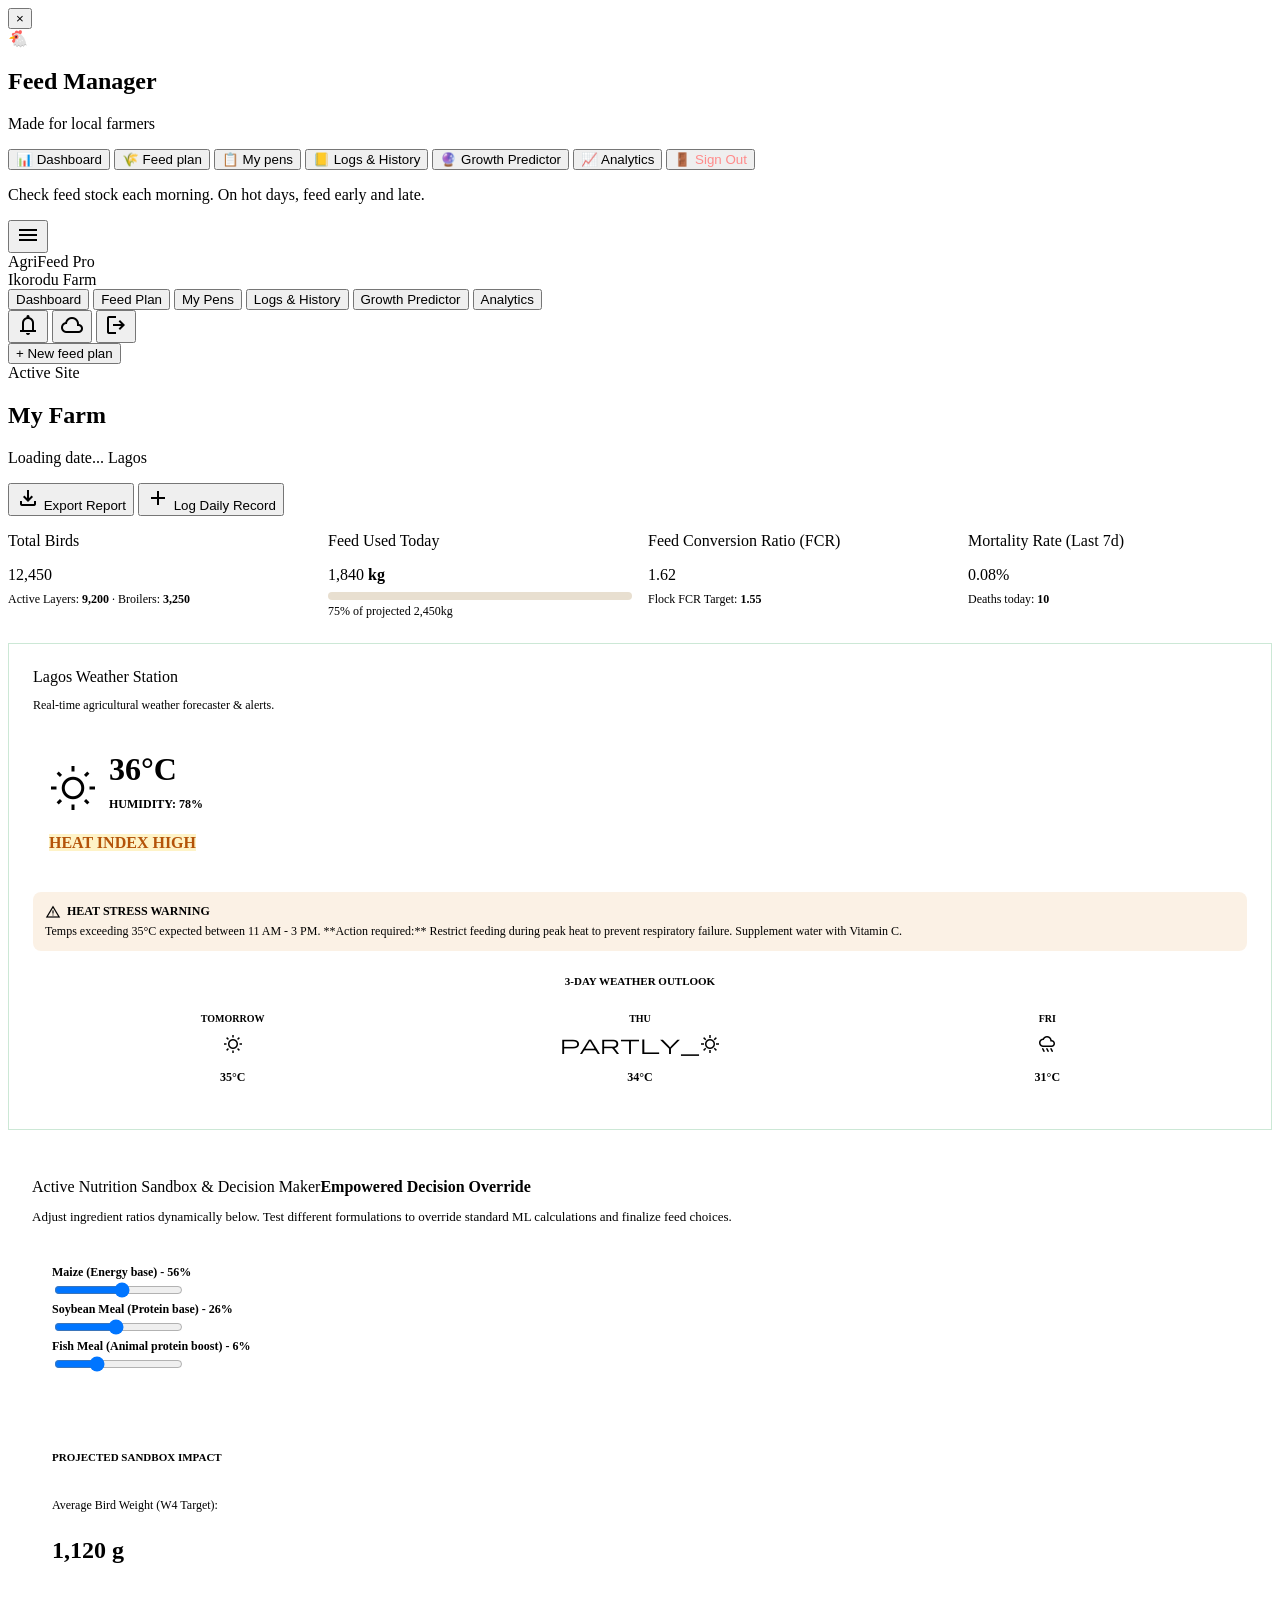
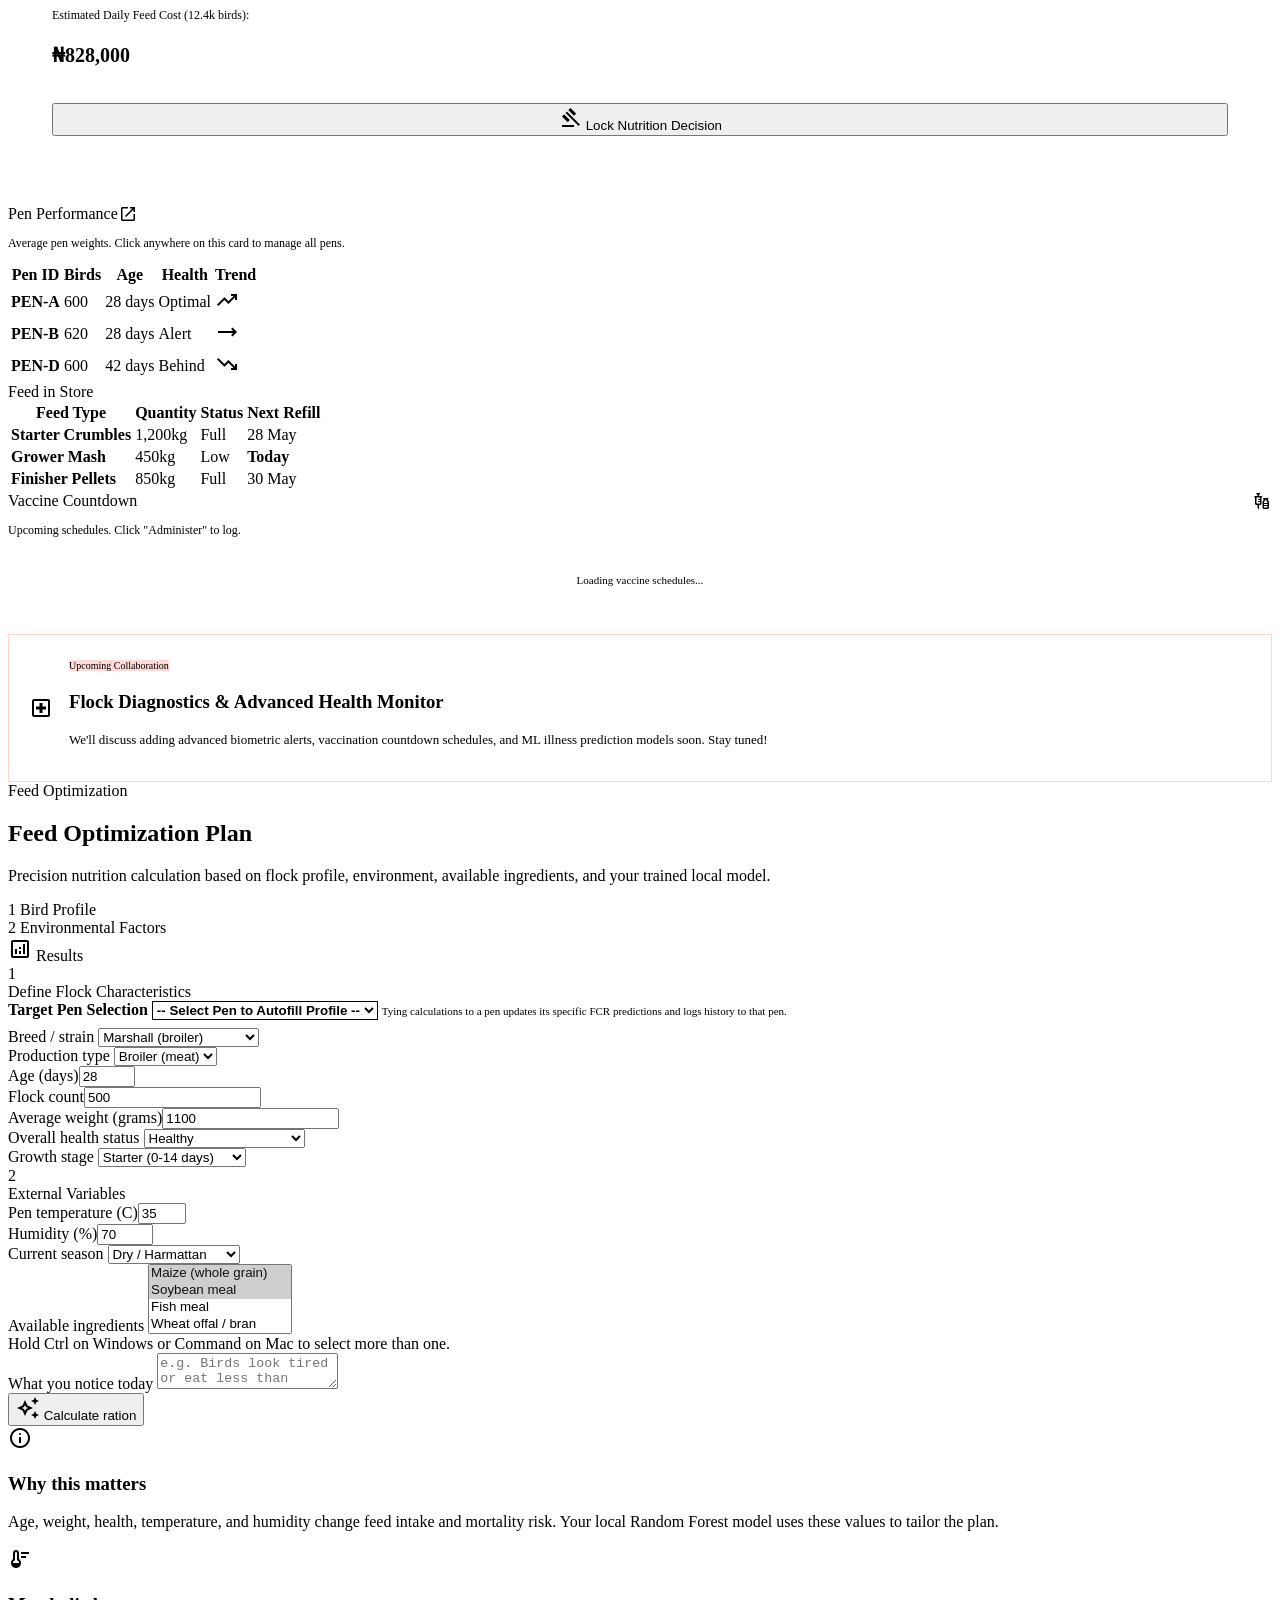
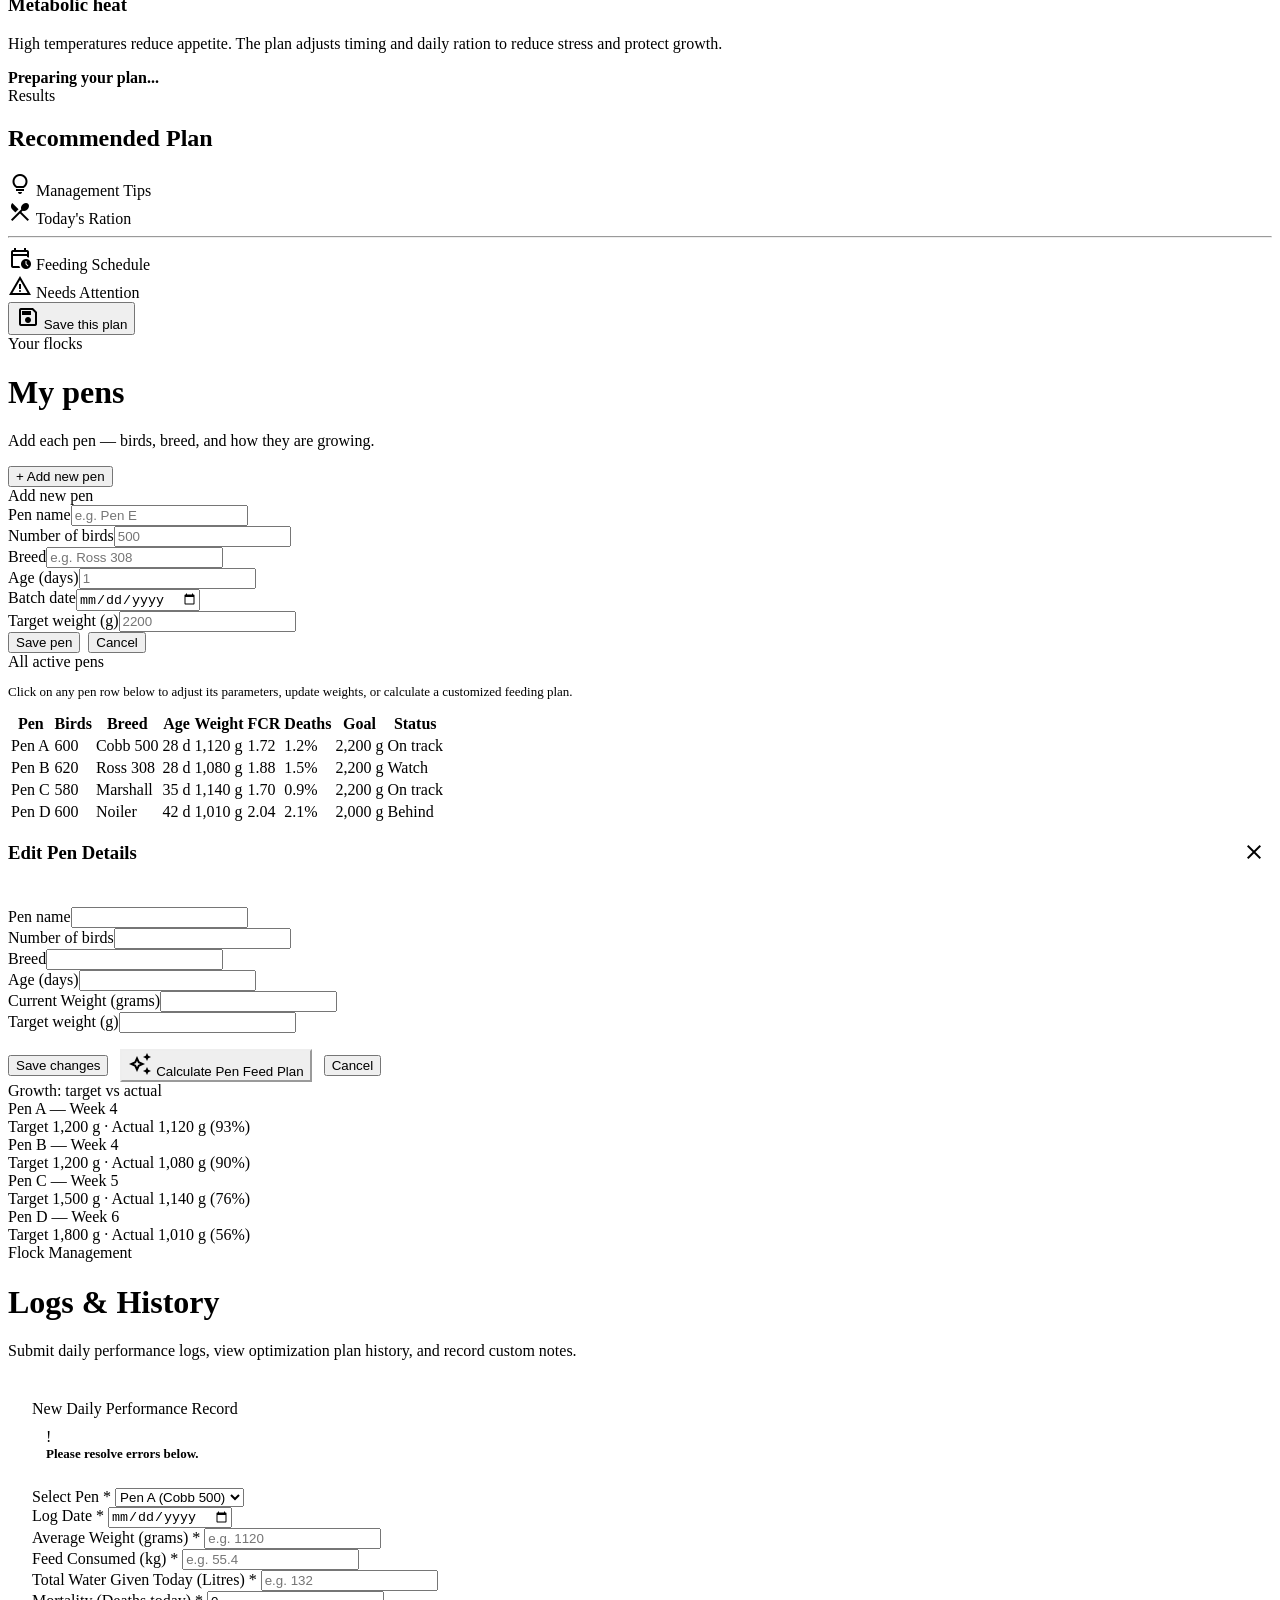
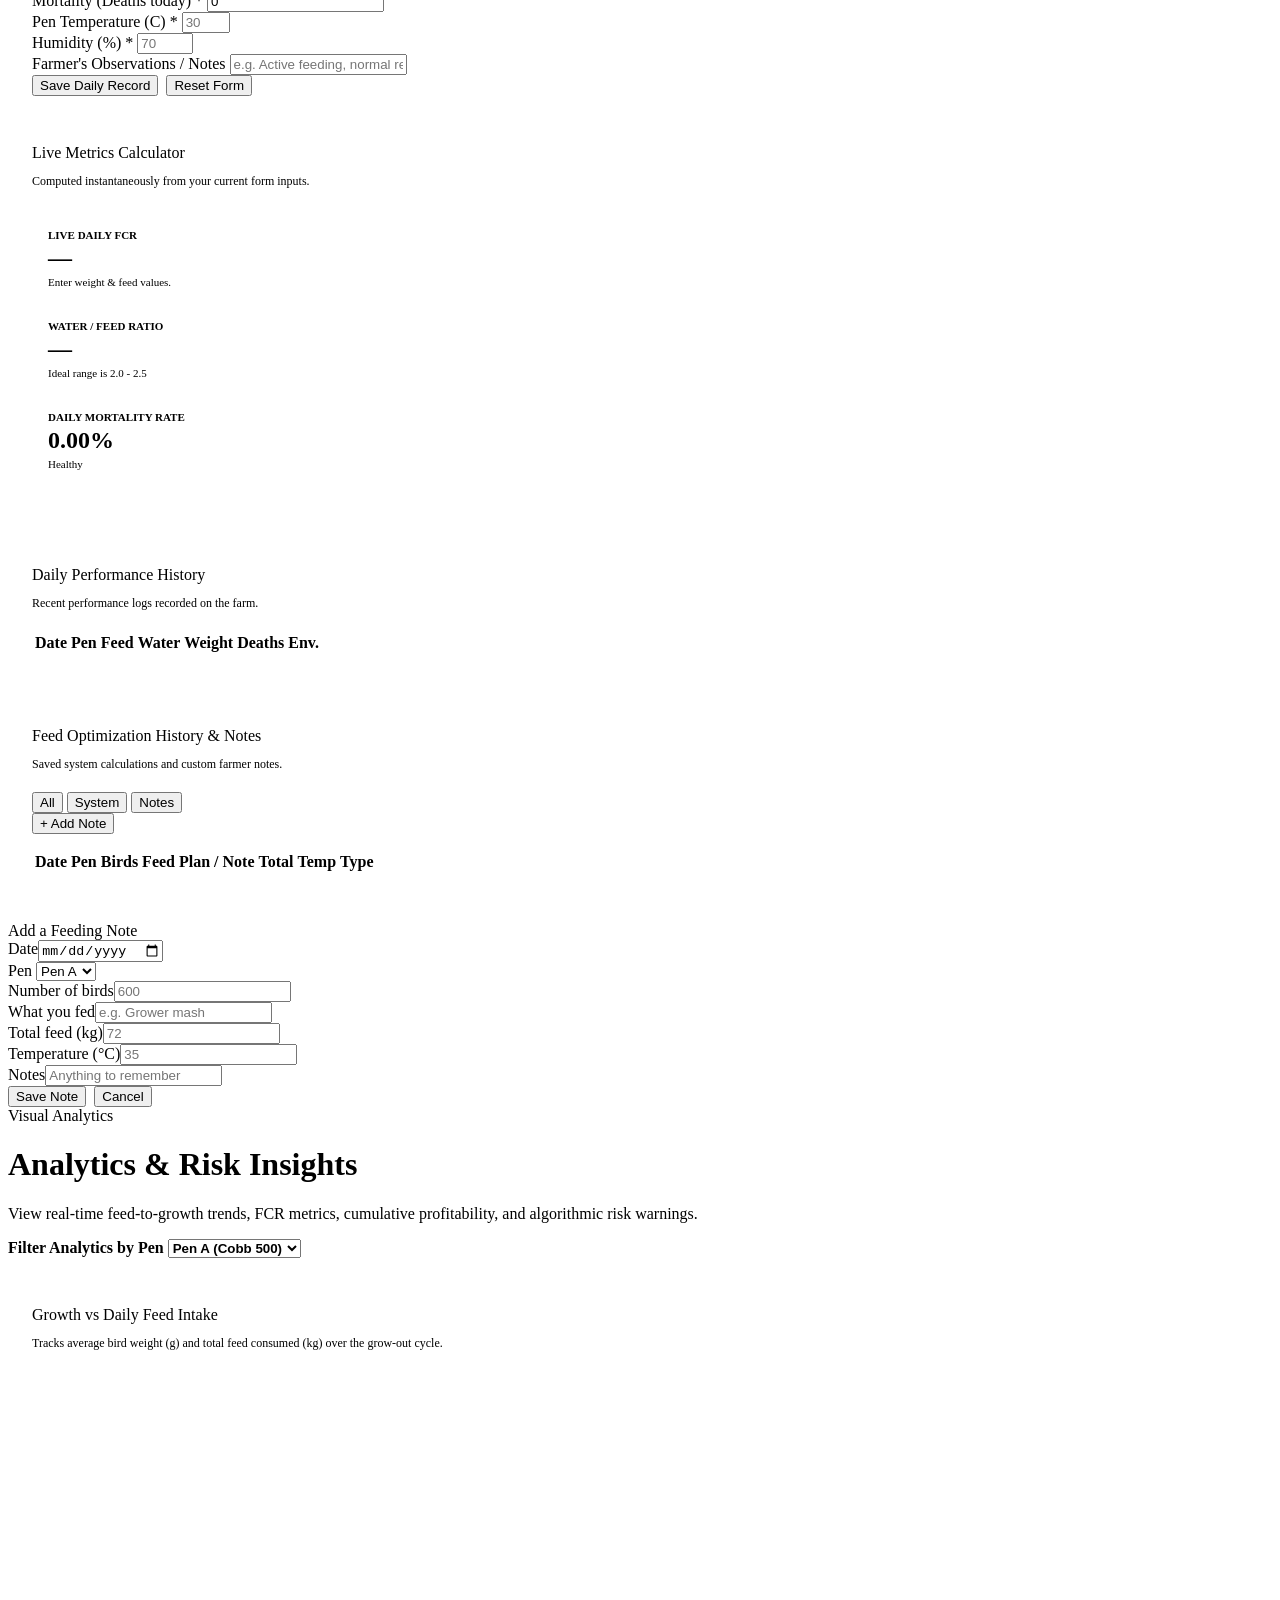
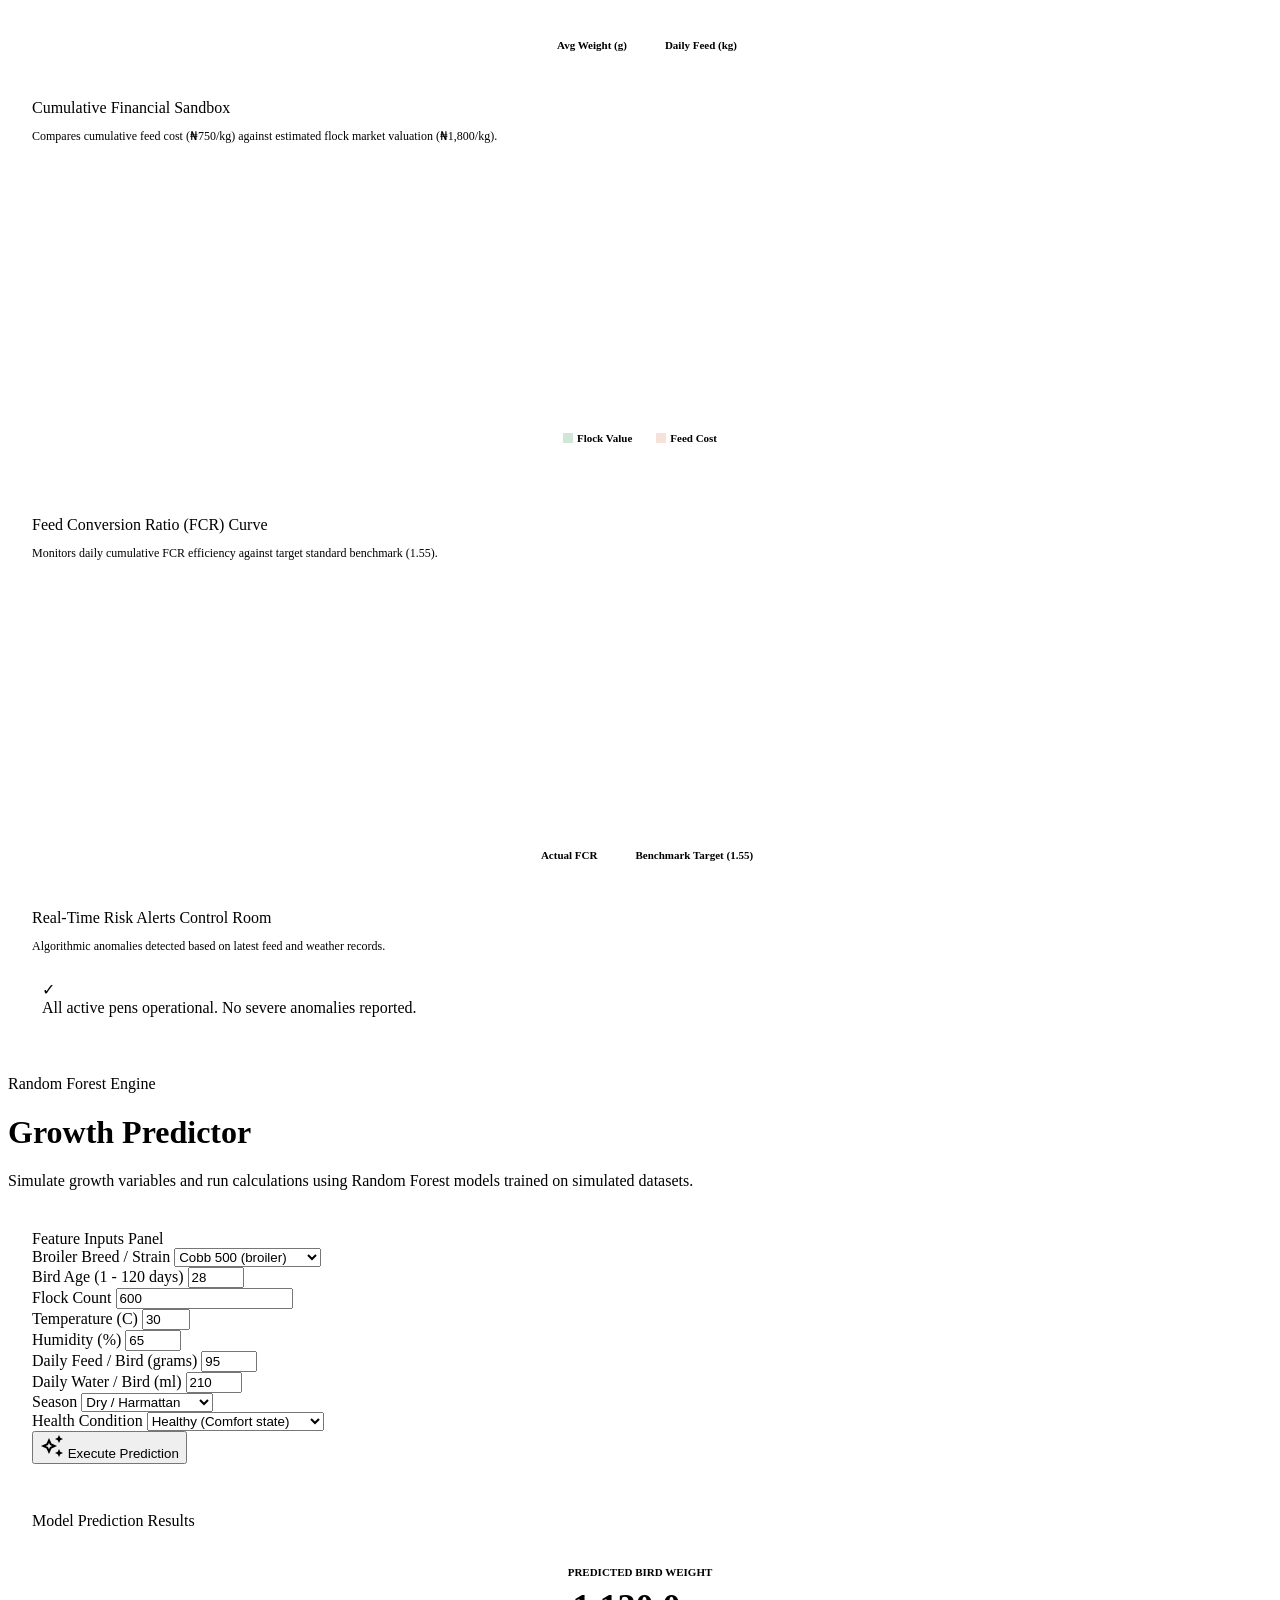
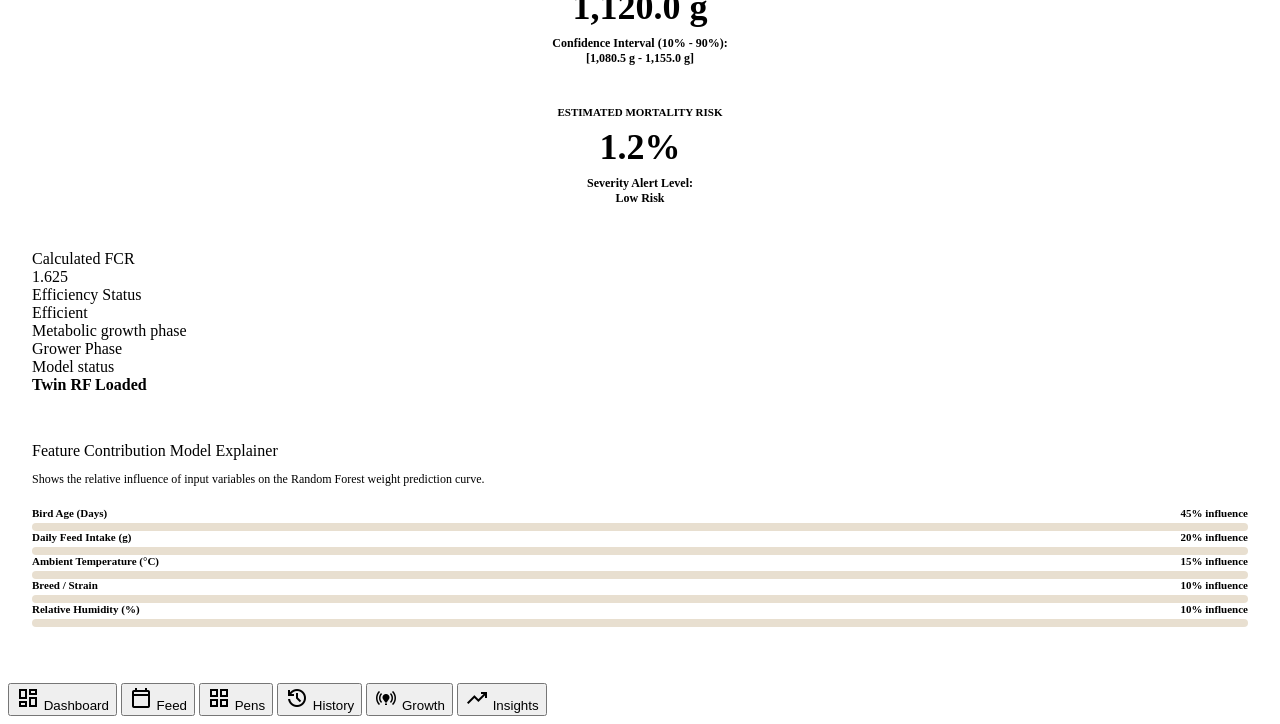
==== FYP Again/frontend/app.html @ c26911e1 "Add files via upload" ====
<!DOCTYPE html>
<html lang="en">
<head>
<meta charset="UTF-8">
<meta name="viewport" content="width=device-width, initial-scale=1.0">
<meta name="theme-color" content="#00522e">
<meta name="description" content="Simple poultry feed advice for local farmers">
<title>Poultry Feed Manager</title>
<link rel="preconnect" href="https://fonts.googleapis.com">
<link rel="preconnect" href="https://fonts.gstatic.com" crossorigin>
<link href="https://fonts.googleapis.com/css2?family=JetBrains+Mono:wght@600&family=Manrope:wght@400;600;700;800&family=Work+Sans:wght@400;500;600&display=swap" rel="stylesheet">
<link href="https://fonts.googleapis.com/css2?family=Material+Symbols+Outlined:wght,FILL@100..700,0..1&display=swap" rel="stylesheet">
<link rel="stylesheet" href="/static/styles.css">
</head>
<body>

<div class="app-shell">
  <div class="sidebar-overlay" onclick="toggleSidebar()"></div>

  <aside class="sidebar" aria-label="Main navigation">
    <button type="button" class="sidebar-close-btn" onclick="toggleSidebar()" aria-label="Close Sidebar">&times;</button>
    <div class="sidebar-brand">
      <span class="logo" aria-hidden="true">🐔</span>
      <div>
        <h2>Feed Manager</h2>
        <p>Made for local farmers</p>
      </div>
    </div>
    <div class="sidebar-nav" role="tablist">
      <button type="button" class="nav-btn active" data-page="dashboard" onclick="showPage('dashboard', this)">
        <span class="nav-icon" aria-hidden="true">📊</span> Dashboard
      </button>
      <button type="button" class="nav-btn" data-page="predict" onclick="showPage('predict', this)">
        <span class="nav-icon" aria-hidden="true">🌾</span> Feed plan
      </button>
      <button type="button" class="nav-btn" data-page="flock" onclick="showPage('flock', this)">
        <span class="nav-icon" aria-hidden="true">📋</span> My pens
      </button>
      <button type="button" class="nav-btn" data-page="records" onclick="showPage('records', this)">
        <span class="nav-icon" aria-hidden="true">📒</span> Logs &amp; History
      </button>
      <button type="button" class="nav-btn" data-page="mlpredict" onclick="showPage('mlpredict', this)">
        <span class="nav-icon" aria-hidden="true">🔮</span> Growth Predictor
      </button>
      <button type="button" class="nav-btn" data-page="analytics" onclick="showPage('analytics', this)">
        <span class="nav-icon" aria-hidden="true">📈</span> Analytics
      </button>
      <button type="button" class="nav-btn" onclick="handleLogout()" style="margin-top: auto; color: #ff8b8b;">
        <span class="nav-icon" aria-hidden="true">🚪</span> Sign Out
      </button>
    </div>
    <p class="sidebar-footer">Check feed stock each morning. On hot days, feed early and late.</p>
  </aside>
  
  <div class="main-wrap">
    <header class="topbar">
      <button type="button" class="hamburger-btn" onclick="toggleSidebar()" aria-label="Toggle Sidebar Menu">
        <span class="material-symbols-outlined">menu</span>
      </button>
      <div class="topbar-brand">
        <div class="topbar-title" id="topbar-title">AgriFeed Pro</div>
        <div class="topbar-sub" id="topbar-sub">Ikorodu Farm</div>
      </div>
      <nav class="topbar-nav" aria-label="Desktop navigation">
        <button type="button" class="nav-btn active" data-page="dashboard" onclick="showPage('dashboard', this)">Dashboard</button>
        <button type="button" class="nav-btn" data-page="predict" onclick="showPage('predict', this)">Feed Plan</button>
        <button type="button" class="nav-btn" data-page="flock" onclick="showPage('flock', this)">My Pens</button>
        <button type="button" class="nav-btn" data-page="records" onclick="showPage('records', this)">Logs &amp; History</button>
        <button type="button" class="nav-btn" data-page="mlpredict" onclick="showPage('mlpredict', this)">Growth Predictor</button>
        <button type="button" class="nav-btn" data-page="analytics" aria-label="Analytics page" onclick="showPage('analytics', this)">Analytics</button>
      </nav>
      <div class="topbar-actions">
        <button type="button" class="icon-btn" aria-label="Notifications"><span class="material-symbols-outlined">notifications</span></button>
        <button type="button" class="icon-btn" aria-label="Weather"><span class="material-symbols-outlined">cloud</span></button>
        <button type="button" class="icon-btn" aria-label="Sign Out" title="Sign Out" onclick="handleLogout()"><span class="material-symbols-outlined" style="color: var(--danger);">logout</span></button>
      </div>
      <button type="button" class="btn btn-primary btn-sm topbar-cta" onclick="goFeedPlan()">+ New feed plan</button>
    </header>

    <main class="main-content">

<!-- DASHBOARD -->
<div id="page-dashboard" class="page active">
  <section class="dashboard-hero">
    <div>
      <span class="page-eyebrow">Active Site</span>
      <h1>My Farm</h1>
      <p id="farm-date-line">Loading date... Lagos</p>
    </div>
    <div class="hero-actions">
      <button type="button" class="btn btn-secondary btn-sm" onclick="alert('Exporting PDF Report to downloads...')"><span class="material-symbols-outlined">download</span> Export Report</button>
      <button type="button" class="btn btn-primary btn-sm" onclick="goRecords()"><span class="material-symbols-outlined">add</span> Log Daily Record</button>
    </div>
  </section>

  <!-- Detailed Dashboard Stats Cards -->
  <section class="dashboard-stats" style="display:grid;grid-template-columns:repeat(auto-fit, minmax(240px, 1fr));gap:1rem;margin-bottom:1.5rem">
    <div class="stat-card pro-stat">
      <p class="stat-label">Total Birds</p>
      <div class="stat-value">12,450</div>
      <div class="stat-footer" style="font-size:12px;color:var(--text-sec);margin-top:8px">
        <span>Active Layers:</span> <strong style="color:var(--primary)">9,200</strong> · Broilers: <strong style="color:var(--accent)">3,250</strong>
      </div>
    </div>
    <div class="stat-card pro-stat">
      <p class="stat-label">Feed Used Today</p>
      <div class="stat-value" style="color:var(--primary)">1,840<span style="font-size:1rem;font-weight:600;margin-left:4px">kg</span></div>
      <div class="mini-progress" style="background:#e8dfd0;border-radius:6px;height:8px;width:100%;margin-top:8px;position:relative">
        <span style="width:75%;background:var(--primary);height:100%;display:block;border-radius:6px"></span>
      </div>
      <div class="stat-note" style="font-size:12px;color:var(--text-muted);margin-top:4px">75% of projected 2,450kg</div>
    </div>
    <div class="stat-card pro-stat">
      <p class="stat-label">Feed Conversion Ratio (FCR)</p>
      <div class="stat-value" style="color:var(--accent)">1.62</div>
      <div class="stat-footer" style="font-size:12px;color:var(--text-sec);margin-top:8px">
        <span>Flock FCR Target:</span> <strong style="color:var(--primary)">1.55</strong>
      </div>
    </div>
    <div class="stat-card pro-stat danger-stat" style="border-left-color:var(--danger)">
      <p class="stat-label">Mortality Rate (Last 7d)</p>
      <div class="stat-value" style="color:var(--danger)">0.08%</div>
      <div class="stat-footer" style="font-size:12px;color:var(--text-sec);margin-top:8px">
        <span>Deaths today:</span> <strong style="color:var(--danger)">10</strong>
      </div>
    </div>
  </section>

  <!-- Bento Grid: Interactive Modules, Alerts, and Beautiful SVG charts -->
  <section class="dashboard-grid" style="display:grid;grid-template-columns:1fr;gap:1.5rem;margin-bottom:1.5rem">
    
    <!-- Row 1: Aesthetics Chart + Active Weather Station -->
    <div style="display:grid;grid-template-columns:1fr;gap:1.5rem" class="md:grid-cols-3">
      
      <!-- Interactive Local Weather forecaster box + AgTech Alerts -->
      <div class="card weather-card md:col-span-3" style="background:linear-gradient(135deg, var(--surface) 0%, var(--primary-soft) 100%);border-radius:var(--radius);padding:1.5rem;box-shadow:var(--shadow-soft);border:1px solid #cce8d6">
        <div class="card-title" style="border-bottom:none;margin-bottom:8px">Lagos Weather Station</div>
        <p style="font-size:12px;color:var(--text-sec);margin-bottom:1.5rem">Real-time agricultural weather forecaster & alerts.</p>
        
        <div style="display:grid;grid-template-columns:1fr;gap:1.5rem" class="md:grid-cols-3">
          <!-- Current Stats -->
          <div style="display:flex;flex-direction:column;justify-content:center;background:var(--surface);padding:1rem;border-radius:var(--radius-sm);border:1px solid var(--border-soft)">
            <div style="display:flex;align-items:center;gap:12px">
              <span class="material-symbols-outlined" style="font-size:48px;color:var(--accent-bright)">wb_sunny</span>
              <div>
                <span style="font-size:32px;font-weight:800;line-height:1">36&deg;C</span>
                <p style="font-size:12px;color:var(--text-muted);font-weight:700">HUMIDITY: 78%</p>
              </div>
            </div>
            <div style="margin-top:10px">
              <span class="badge badge-warn" style="background:#fef3c7;color:#b45309;font-weight:800">HEAT INDEX HIGH</span>
            </div>
          </div>
          
          <!-- Heat stress alerts -->
          <div class="weather-alert" style="background:rgba(217,119,6,0.1);border-left:4px solid var(--accent);border-radius:8px;padding:12px;font-size:12px;color:var(--warn);display:flex;flex-direction:column;justify-content:center">
            <div style="display:flex;align-items:center;gap:6px;font-weight:800;margin-bottom:4px">
              <span class="material-symbols-outlined" style="font-size:16px">warning</span>
              HEAT STRESS WARNING
            </div>
            Temps exceeding 35&deg;C expected between 11 AM - 3 PM. **Action required:** Restrict feeding during peak heat to prevent respiratory failure. Supplement water with Vitamin C.
          </div>
          
          <!-- Outlook -->
          <div style="display:flex;flex-direction:column;justify-content:center">
            <div style="font-size:11px;font-weight:700;color:var(--text-muted);margin-bottom:8px;text-align:center">3-DAY WEATHER OUTLOOK</div>
            <div style="display:grid;grid-template-columns:repeat(3, 1fr);gap:8px;text-align:center">
              <div style="background:rgba(255,255,255,0.5);border-radius:10px;padding:8px">
                <p style="font-size:10px;font-weight:700;color:var(--text-muted)">TOMORROW</p>
                <span class="material-symbols-outlined" style="font-size:20px;color:var(--accent-bright)">wb_sunny</span>
                <p style="font-size:12px;font-weight:800">35&deg;C</p>
              </div>
              <div style="background:rgba(255,255,255,0.5);border-radius:10px;padding:8px">
                <p style="font-size:10px;font-weight:700;color:var(--text-muted)">THU</p>
                <span class="material-symbols-outlined" style="font-size:20px;color:var(--accent-bright)">partly_sunny</span>
                <p style="font-size:12px;font-weight:800">34&deg;C</p>
              </div>
              <div style="background:rgba(255,255,255,0.5);border-radius:10px;padding:8px">
                <p style="font-size:10px;font-weight:700;color:var(--text-muted)">FRI</p>
                <span class="material-symbols-outlined" style="font-size:20px;color:var(--sky)">rainy</span>
                <p style="font-size:12px;font-weight:800">31&deg;C</p>
              </div>
            </div>
          </div>
        </div>
      </div>
      
    </div>

    <!-- Row 2: Nutrition Decision Sandbox ( empowers farmers with hard decisions ) -->
    <div class="card sandbox-card" style="background:var(--surface);border-radius:var(--radius);padding:1.5rem;box-shadow:var(--shadow-soft);border:2px solid var(--primary-soft)">
      <div style="display:flex;justify-content:between;align-items:center;margin-bottom:12px">
        <div class="card-title" style="margin-bottom:0;border-bottom:none">Active Nutrition Sandbox & Decision Maker</div>
        <span class="badge badge-green" style="font-weight:800">Empowered Decision Override</span>
      </div>
      <p style="font-size:13px;color:var(--text-muted);margin-bottom:20px">Adjust ingredient ratios dynamically below. Test different formulations to override standard ML calculations and finalize feed choices.</p>
      
      <div style="display:grid;grid-template-columns:1fr;gap:1.5rem" class="md:grid-cols-3">
        <!-- Ratios knobs -->
        <div class="space-y-4 md:col-span-2" style="background:var(--surface-muted);padding:1.25rem;border-radius:var(--radius-sm);border:1px solid var(--border-soft)">
          <div style="display:flex;justify-content:between">
            <label style="font-size:12px;font-weight:800;color:var(--text-sec)">Maize (Energy base) - <span id="maizeVal">56%</span></label>
          </div>
          <input type="range" min="40" max="70" value="56" class="w-full accent-primary" id="maizeRange" oninput="updateOverrideSim()">
          
          <div style="display:flex;justify-content:between">
            <label style="font-size:12px;font-weight:800;color:var(--text-sec)">Soybean Meal (Protein base) - <span id="soyVal">26%</span></label>
          </div>
          <input type="range" min="15" max="38" value="26" class="w-full accent-primary" id="soyRange" oninput="updateOverrideSim()">
          
          <div style="display:flex;justify-content:between">
            <label style="font-size:12px;font-weight:800;color:var(--text-sec)">Fish Meal (Animal protein boost) - <span id="fishVal">6%</span></label>
          </div>
          <input type="range" min="2" max="15" value="6" class="w-full accent-primary" id="fishRange" oninput="updateOverrideSim()">
        </div>
        
        <!-- Live projection results -->
        <div style="background:linear-gradient(135deg, var(--surface) 0%, var(--accent-soft) 100%);border-radius:var(--radius-sm);padding:1.25rem;border:1px dashed var(--accent);display:flex;flex-direction:column;justify-content:center">
          <p style="font-size:11px;font-weight:800;color:var(--text-muted);text-transform:uppercase">Projected Sandbox Impact</p>
          
          <div style="margin-top:12px">
            <p style="font-size:12px;color:var(--text-sec)">Average Bird Weight (W4 Target):</p>
            <p style="font-size:24px;font-weight:800;color:var(--primary)" id="simWeight">1,120 g</p>
          </div>
          
          <div style="margin-top:8px">
            <p style="font-size:12px;color:var(--text-sec)">Estimated Daily Feed Cost (12.4k birds):</p>
            <p style="font-size:20px;font-weight:800;color:var(--accent)" id="simCost">₦828,000</p>
          </div>
          
          <button type="button" class="btn btn-primary btn-sm w-full" style="margin-top:16px" onclick="lockNutritionDecision()">
            <span class="material-symbols-outlined">gavel</span> Lock Nutrition Decision
          </button>
        </div>
      </div>
    </div>
  </section>

  <!-- Pen performance (Clickable Navigation) & Feed in Store & Vaccine Countdown -->
  <section class="grid3">
    <!-- Clickable Pen Performance card that goes to Pens page on click -->
    <div class="card data-card hover:border-primary transition-all duration-200" onclick="showPage('flock')" style="cursor:pointer;position:relative" title="Click to open My Pens page">
      <div style="display:flex;justify-content:between;align-items:center;margin-bottom:8px">
        <div class="card-title" style="margin-bottom:0;border-bottom:none">Pen Performance</div>
        <span class="material-symbols-outlined" style="color:var(--primary);font-size:20px">open_in_new</span>
      </div>
      <p style="font-size:12px;color:var(--text-muted);margin-bottom:12px">Average pen weights. Click anywhere on this card to manage all pens.</p>
      
      <div class="tbl-wrap">
        <table>
          <thead>
            <tr><th>Pen ID</th><th>Birds</th><th>Age</th><th>Health</th><th>Trend</th></tr>
          </thead>
          <tbody>
            <tr><td><strong>PEN-A</strong></td><td>600</td><td>28 days</td><td><span class="badge badge-green">Optimal</span></td><td><span class="material-symbols-outlined trend-up" style="color:var(--success)">trending_up</span></td></tr>
            <tr><td><strong>PEN-B</strong></td><td>620</td><td>28 days</td><td><span class="badge badge-warn">Alert</span></td><td><span class="material-symbols-outlined trend-flat" style="color:var(--warn)">trending_flat</span></td></tr>
            <tr><td><strong>PEN-D</strong></td><td>600</td><td>42 days</td><td><span class="badge badge-danger">Behind</span></td><td><span class="material-symbols-outlined trend-down" style="color:var(--danger)">trending_down</span></td></tr>
          </tbody>
        </table>
      </div>
    </div>
    
    <!-- Feed store quantity card -->
    <div class="card data-card" id="stock-card">
      <div class="card-title">Feed in Store</div>
      <div class="tbl-wrap">
        <table>
          <thead>
            <tr><th>Feed Type</th><th>Quantity</th><th>Status</th><th>Next Refill</th></tr>
          </thead>
          <tbody>
            <tr><td><strong>Starter Crumbles</strong></td><td>1,200kg</td><td><span class="badge badge-green">Full</span></td><td>28 May</td></tr>
            <tr><td><strong>Grower Mash</strong></td><td>450kg</td><td><span class="badge badge-warn">Low</span></td><td><strong style="color:var(--danger)">Today</strong></td></tr>
            <tr><td><strong>Finisher Pellets</strong></td><td>850kg</td><td><span class="badge badge-green">Full</span></td><td>30 May</td></tr>
          </tbody>
        </table>
      </div>
    </div>

    <!-- Vaccine Countdown & Alerts Card -->
    <div class="card data-card" id="vaccine-card">
      <div style="display:flex;justify-content:space-between;align-items:center;margin-bottom:8px">
        <div class="card-title" style="margin-bottom:0;border-bottom:none">Vaccine Countdown</div>
        <span class="material-symbols-outlined" style="color:var(--accent);font-size:20px">vaccines</span>
      </div>
      <p style="font-size:12px;color:var(--text-muted);margin-bottom:12px">Upcoming schedules. Click "Administer" to log.</p>
      <div id="vaccine-list-container" class="tbl-wrap" style="max-height: 160px; overflow-y: auto;">
        <div style="font-size:11px;color:var(--text-muted);text-align:center;padding:24px;">Loading vaccine schedules...</div>
      </div>
    </div>
  </section>
  
  <!-- Upcoming Collaboration Alert banner (Health feature block teaser) -->
  <section class="health-teaser" style="margin-top:1.5rem;background:linear-gradient(135deg, var(--surface) 0%, var(--danger-soft) 100%);border-radius:var(--radius);padding:1.25rem;border:1px solid #ffd8c9;box-shadow:var(--shadow-soft);display:flex;align-items:center;gap:1rem">
    <span class="material-symbols-outlined text-[40px]" style="color:var(--danger)">local_hospital</span>
    <div>
      <span class="page-eyebrow" style="background:#ffdad6;color:var(--danger);font-size:10px">Upcoming Collaboration</span>
      <h3 style="font-weight:800;color:var(--primary-strong)">Flock Diagnostics & Advanced Health Monitor</h3>
      <p style="font-size:13px;color:var(--text-sec);margin-top:2px">We'll discuss adding advanced biometric alerts, vaccination countdown schedules, and ML illness prediction models soon. Stay tuned!</p>
    </div>
  </section>
</div>
<!-- FEED PLAN -->
<div id="page-predict" class="page">
  <section class="feed-hero">
    <div>
      <span class="page-eyebrow">Feed Optimization</span>
      <h1>Feed Optimization Plan</h1>
      <p>Precision nutrition calculation based on flock profile, environment, available ingredients, and your trained local model.</p>
    </div>
  </section>

  <div class="stepper" aria-label="Feed plan steps">
    <div class="step-pill active"><span>1</span> Bird Profile</div>
    <div class="step-line"></div>
    <div class="step-pill active"><span>2</span> Environmental Factors</div>
    <div class="step-line"></div>
    <div class="step-pill"><span class="material-symbols-outlined">analytics</span> Results</div>
  </div>

  <section class="feed-layout">
    <div class="feed-main">
      <div class="card card-step pro-form-card">
        <span class="card-step-num">1</span>
        <div class="card-title">Define Flock Characteristics</div>
        <div class="stack">
          <!-- Direct Pen Link Selector -->
          <div class="field" style="margin-bottom: 8px;">
            <label style="color: var(--primary); font-weight: 800;">Target Pen Selection</label>
            <select id="p-pen-select" onchange="loadPenIntoFeedPlan(this.value)" style="border-color: var(--primary); font-weight: 700; background: var(--primary-soft);">
              <option value="">-- Select Pen to Autofill Profile --</option>
              <option value="Pen A">Pen A (600 Cobb 500, 28 days)</option>
              <option value="Pen B">Pen B (620 Ross 308, 28 days)</option>
              <option value="Pen C">Pen C (580 Marshall, 35 days)</option>
              <option value="Pen D">Pen D (600 Noiler, 42 days)</option>
            </select>
            <span style="font-size: 11px; color: var(--text-muted);">Tying calculations to a pen updates its specific FCR predictions and logs history to that pen.</span>
          </div>
          <div class="grid2">
            <div class="field"><label>Breed / strain</label>
              <select id="p-breed">
                <option>Marshall (broiler)</option>
                <option>Ross 308 (broiler)</option>
                <option>Cobb 500 (broiler)</option>
                <option>Isa Brown (layer)</option>
                <option>Lohmann Brown (layer)</option>
                <option>Nigerian Local (broiler)</option>
                <option>Noiler (dual purpose)</option>
              </select>
            </div>
            <div class="field"><label>Production type</label>
              <select id="p-type">
                <option>Broiler (meat)</option>
                <option>Layer (egg)</option>
                <option>Dual purpose</option>
              </select>
            </div>
          </div>
          <div class="grid2">
            <div class="field"><label>Age (days)</label><input type="number" id="p-age" value="28" min="1" max="120"></div>
            <div class="field"><label>Flock count</label><input type="number" id="p-count" value="500" min="1"></div>
          </div>
          <div class="grid2">
            <div class="field"><label>Average weight (grams)</label><input type="number" id="p-weight" value="1100" min="30"></div>
            <div class="field"><label>Overall health status</label>
              <select id="p-health">
                <option>Healthy</option>
                <option>Recovering from illness</option>
                <option>Low appetite</option>
                <option>After vaccination</option>
              </select>
            </div>
          </div>
          <div class="field"><label>Growth stage</label>
            <select id="p-phase">
              <option>Starter (0-14 days)</option>
              <option>Grower (15-28 days)</option>
              <option>Finisher (29-42 days)</option>
              <option>Layer - Pre-lay</option>
              <option>Layer - Peak lay</option>
            </select>
          </div>
        </div>
      </div>

      <div class="card card-step pro-form-card">
        <span class="card-step-num">2</span>
        <div class="card-title">External Variables</div>
        <div class="stack">
          <div class="grid2">
            <div class="field"><label>Pen temperature (C)</label><input type="number" id="p-temp" value="35" min="15" max="45"></div>
            <div class="field"><label>Humidity (%)</label><input type="number" id="p-humidity" value="70" min="20" max="100"></div>
          </div>
          <div class="field"><label>Current season</label>
            <select id="p-season">
              <option>Dry / Harmattan</option>
              <option>Early rainy season</option>
              <option>Peak rainy season</option>
              <option>Late rainy season</option>
            </select>
          </div>
          <div class="field"><label>Available ingredients</label>
            <select id="p-feeds" multiple>
              <option selected>Maize (whole grain)</option>
              <option selected>Soybean meal</option>
              <option>Fish meal</option>
              <option>Wheat offal / bran</option>
              <option>Palm kernel cake</option>
              <option>Groundnut cake</option>
              <option>Blood meal</option>
              <option>Limestone / Calcium</option>
              <option selected>Vitamin premix</option>
              <option>Methionine supplement</option>
            </select>
            <div class="api-note">Hold Ctrl on Windows or Command on Mac to select more than one.</div>
          </div>
          <div class="field"><label>What you notice today</label>
            <textarea id="p-obs" placeholder="e.g. Birds look tired or eat less than usual."></textarea>
          </div>
        </div>
      </div>

      <button type="button" class="btn btn-primary btn-full calculate-btn" onclick="getAdvice()">
        <span class="material-symbols-outlined">auto_awesome</span> Calculate ration
      </button>
    </div>

    <aside class="feed-aside">
      <div class="info-panel primary-panel">
        <span class="material-symbols-outlined">info</span>
        <h3>Why this matters</h3>
        <p>Age, weight, health, temperature, and humidity change feed intake and mortality risk. Your local Random Forest model uses these values to tailor the plan.</p>
      </div>
      <div class="info-panel amber-panel">
        <span class="material-symbols-outlined">thermostat</span>
        <h3>Metabolic heat</h3>
        <p>High temperatures reduce appetite. The plan adjusts timing and daily ration to reduce stress and protect growth.</p>
      </div>
    </aside>
  </section>

  <div class="loading" id="pred-loading">
    <div class="spinner"></div>
    <div style="color:var(--text-sec);font-weight:700">Preparing your plan...</div>
  </div>

  <section id="pred-result" class="results-panel">
    <div class="result-header">
      <span class="page-eyebrow">Results</span>
      <h2>Recommended Plan</h2>
    </div>
    <div class="grid3 results-grid">
      <div class="card result-card">
        <div class="card-title"><span class="material-symbols-outlined">lightbulb</span> Management Tips</div>
        <div id="res-tips"></div>
      </div>
      <div class="card result-card">
        <div class="card-title"><span class="material-symbols-outlined">restaurant_menu</span> Today's Ration</div>
        <div id="res-ration"></div>
        <hr class="divider">
        <div id="res-herd"></div>
      </div>
      <div class="card result-card">
        <div class="card-title"><span class="material-symbols-outlined">calendar_clock</span> Feeding Schedule</div>
        <div id="res-schedule" class="schedule-grid"></div>
      </div>
    </div>
    <div class="card hidden" id="res-alert-card">
      <div class="card-title"><span class="material-symbols-outlined">warning</span> Needs Attention</div>
      <div id="res-alert"></div>
    </div>
    <div class="actions-end">
      <button type="button" class="btn btn-secondary btn-sm" onclick="saveRecord()"><span class="material-symbols-outlined">save</span> Save this plan</button>
    </div>
  </section>
</div>
<!-- PENS -->
<div id="page-flock" class="page">
  <div class="page-header">
    <span class="page-eyebrow">Your flocks</span>
    <h1>My pens</h1>
    <p>Add each pen — birds, breed, and how they are growing.</p>
  </div>

  <div class="toolbar">
    <button type="button" class="btn btn-primary btn-sm" onclick="showAddPen()">+ Add new pen</button>
  </div>

  <div id="add-pen-form" class="card hidden">
    <div class="card-title">Add new pen</div>
    <div class="grid3 mb-lg">
      <div class="field"><label>Pen name</label><input type="text" id="new-pen-name" placeholder="e.g. Pen E"></div>
      <div class="field"><label>Number of birds</label><input type="number" id="new-pen-count" placeholder="500"></div>
      <div class="field"><label>Breed</label><input type="text" id="new-pen-breed" placeholder="e.g. Ross 308"></div>
    </div>
    <div class="grid3 mb-lg">
      <div class="field"><label>Age (days)</label><input type="number" id="new-pen-age" placeholder="1"></div>
      <div class="field"><label>Batch date</label><input type="date" id="new-pen-date"></div>
      <div class="field"><label>Target weight (g)</label><input type="number" id="new-pen-target" placeholder="2200"></div>
    </div>
    <div style="display:flex;gap:8px;flex-wrap:wrap">
      <button type="button" class="btn btn-primary btn-sm" onclick="addPen()">Save pen</button>
      <button type="button" class="btn btn-secondary btn-sm" onclick="toggleHidden('add-pen-form')">Cancel</button>
    </div>
  </div>

  <div class="card">
    <div class="card-title">All active pens</div>
    <p style="font-size: 13px; color: var(--text-muted); margin-bottom: 12px;">Click on any pen row below to adjust its parameters, update weights, or calculate a customized feeding plan.</p>
    <div class="tbl-wrap">
      <table>
        <thead><tr><th>Pen</th><th>Birds</th><th>Breed</th><th>Age</th><th>Weight</th><th>FCR</th><th>Deaths</th><th>Goal</th><th>Status</th></tr></thead>
        <tbody id="pen-tbody">
          <tr onclick="openEditPenModal('Pen A', 600, 'Cobb 500', 28, 2200, 1120, '1.72', '1.2%')" style="cursor: pointer;" class="hover:bg-primary-soft/30 transition-colors"><td>Pen A</td><td>600</td><td>Cobb 500</td><td>28 d</td><td>1,120 g</td><td>1.72</td><td>1.2%</td><td>2,200 g</td><td><span class="badge badge-green">On track</span></td></tr>
          <tr onclick="openEditPenModal('Pen B', 620, 'Ross 308', 28, 2200, 1080, '1.88', '1.5%')" style="cursor: pointer;" class="hover:bg-primary-soft/30 transition-colors"><td>Pen B</td><td>620</td><td>Ross 308</td><td>28 d</td><td>1,080 g</td><td>1.88</td><td>1.5%</td><td>2,200 g</td><td><span class="badge badge-warn">Watch</span></td></tr>
          <tr onclick="openEditPenModal('Pen C', 580, 'Marshall', 35, 2200, 1140, '1.70', '0.9%')" style="cursor: pointer;" class="hover:bg-primary-soft/30 transition-colors"><td>Pen C</td><td>580</td><td>Marshall</td><td>35 d</td><td>1,140 g</td><td>1.70</td><td>0.9%</td><td>2,200 g</td><td><span class="badge badge-green">On track</span></td></tr>
          <tr onclick="openEditPenModal('Pen D', 600, 'Noiler', 42, 2000, 1010, '2.04', '2.1%')" style="cursor: pointer;" class="hover:bg-primary-soft/30 transition-colors"><td>Pen D</td><td>600</td><td>Noiler</td><td>42 d</td><td>1,010 g</td><td>2.04</td><td>2.1%</td><td>2,000 g</td><td><span class="badge badge-danger">Behind</span></td></tr>
        </tbody>
      </table>
    </div>
  </div>

  <!-- Float Modal: Edit Pen Details -->
  <div id="edit-pen-modal" class="card hidden" style="border: 2px solid var(--primary); background: var(--surface);">
    <div style="display: flex; justify-content: space-between; align-items: center; border-bottom: 2px solid var(--border-soft); padding-bottom: 8px; margin-bottom: 16px;">
      <h3 id="edit-pen-title" style="font-weight: 800; color: var(--primary-strong);">Edit Pen Details</h3>
      <button type="button" onclick="closeEditPenModal()" class="icon-btn" style="border: none; background: transparent; cursor: pointer;"><span class="material-symbols-outlined">close</span></button>
    </div>
    
    <input type="hidden" id="edit-pen-original-name">
    
    <div class="grid3 mb-lg">
      <div class="field"><label>Pen name</label><input type="text" id="edit-pen-name"></div>
      <div class="field"><label>Number of birds</label><input type="number" id="edit-pen-count"></div>
      <div class="field"><label>Breed</label><input type="text" id="edit-pen-breed"></div>
    </div>
    <div class="grid3 mb-lg">
      <div class="field"><label>Age (days)</label><input type="number" id="edit-pen-age"></div>
      <div class="field"><label>Current Weight (grams)</label><input type="number" id="edit-pen-weight"></div>
      <div class="field"><label>Target weight (g)</label><input type="number" id="edit-pen-target"></div>
    </div>
    
    <div style="display:flex;gap:12px;flex-wrap:wrap;align-items:center;margin-top:16px">
      <button type="button" class="btn btn-primary btn-sm" onclick="savePenEdits()">Save changes</button>
      <button type="button" class="btn btn-secondary btn-sm" style="border-color: var(--primary); color: var(--primary);" onclick="calculateFeedForActivePen()">
        <span class="material-symbols-outlined">auto_awesome</span> Calculate Pen Feed Plan
      </button>
      <button type="button" class="btn btn-secondary btn-sm" onclick="closeEditPenModal()">Cancel</button>
    </div>
  </div>

  <div class="card">
    <div class="card-title">Growth: target vs actual</div>
    <div class="grid2">
      <div class="progress-item">
        <div class="progress-label">Pen A — Week 4</div>
        <div class="progress-meta">Target 1,200 g · Actual 1,120 g (93%)</div>
        <div class="progress-wrap"><div class="progress-bar amber" style="width:93%"></div></div>
      </div>
      <div class="progress-item">
        <div class="progress-label">Pen B — Week 4</div>
        <div class="progress-meta">Target 1,200 g · Actual 1,080 g (90%)</div>
        <div class="progress-wrap"><div class="progress-bar amber" style="width:90%"></div></div>
      </div>
      <div class="progress-item">
        <div class="progress-label">Pen C — Week 5</div>
        <div class="progress-meta">Target 1,500 g · Actual 1,140 g (76%)</div>
        <div class="progress-wrap"><div class="progress-bar red" style="width:76%"></div></div>
      </div>
      <div class="progress-item">
        <div class="progress-label">Pen D — Week 6</div>
        <div class="progress-meta">Target 1,800 g · Actual 1,010 g (56%)</div>
        <div class="progress-wrap"><div class="progress-bar red" style="width:56%"></div></div>
      </div>
    </div>
  </div>
</div>

<!-- LOGS & HISTORY -->
<div id="page-records" class="page">
  <div class="page-header">
    <span class="page-eyebrow">Flock Management</span>
    <h1>Logs &amp; History</h1>
    <p>Submit daily performance logs, view optimization plan history, and record custom notes.</p>
  </div>

  <!-- Row 1: Daily Logging Form & Live Metrics Calculator (Stacked side-by-side) -->
  <div class="grid3" style="align-items: start; gap: 1.5rem; margin-bottom: 2rem;">
    <!-- Form Card -->
    <div class="card md:col-span-2" style="background: var(--surface); padding: 1.5rem; border-radius: var(--radius);">
      <div class="card-title">New Daily Performance Record</div>
      
      <!-- Live validation feedback panel -->
      <div id="log-validation-alert" class="alert alert-danger hidden" style="margin-bottom: 1rem; padding: 10px 14px; border-radius: 8px;">
        <div class="alert-icon">!</div>
        <div id="log-validation-msg" style="font-size: 13px; font-weight: 600;">Please resolve errors below.</div>
      </div>

      <form id="daily-log-form" onsubmit="event.preventDefault(); submitDailyLog();">
        <div class="grid3 mb-lg">
          <div class="field">
            <label>Select Pen *</label>
            <select id="log-pen-select" required onchange="onLogPenChange()">
              <option value="Pen A">Pen A (Cobb 500)</option>
              <option value="Pen B">Pen B (Ross 308)</option>
              <option value="Pen C">Pen C (Marshall)</option>
              <option value="Pen D">Pen D (Noiler)</option>
            </select>
          </div>
          <div class="field">
            <label>Log Date *</label>
            <input type="date" id="log-date" required>
          </div>
          <div class="field">
            <label>Average Weight (grams) *</label>
            <input type="number" id="log-weight" placeholder="e.g. 1120" min="1" required oninput="validateLogInputs()">
          </div>
        </div>

        <div class="grid2 mb-lg">
          <div class="field">
            <label>Feed Consumed (kg) *</label>
            <input type="number" step="0.01" id="log-feed-kg" placeholder="e.g. 55.4" min="0" required oninput="validateLogInputs()">
          </div>
          <div class="field">
            <label>Total Water Given Today (Litres) *</label>
            <input type="number" id="log-water-l" step="0.1" placeholder="e.g. 132" min="0" required oninput="validateLogInputs()">
          </div>
        </div>

        <div class="grid3 mb-lg">
          <div class="field">
            <label>Mortality (Deaths today) *</label>
            <input type="number" id="log-deaths" placeholder="0" min="0" value="0" required oninput="validateLogInputs()">
          </div>
          <div class="field">
            <label>Pen Temperature (C) *</label>
            <input type="number" id="log-temp" placeholder="30" min="10" max="50" required oninput="validateLogInputs()">
          </div>
          <div class="field">
            <label>Humidity (%) *</label>
            <input type="number" id="log-humidity" placeholder="70" min="10" max="100" required oninput="validateLogInputs()">
          </div>
        </div>

        <div class="field mb-lg">
          <label>Farmer's Observations / Notes</label>
          <input type="text" id="log-notes" placeholder="e.g. Active feeding, normal respiratory sounds.">
        </div>

        <div style="display:flex;gap:8px;flex-wrap:wrap">
          <button type="submit" class="btn btn-primary btn-sm">Save Daily Record</button>
          <button type="button" class="btn btn-secondary btn-sm" onclick="resetLoggingForm()">Reset Form</button>
        </div>
      </form>
    </div>

    <!-- Live metrics card -->
    <div class="card md:col-span-1" style="background: var(--surface); padding: 1.5rem; border-radius: var(--radius); border-top: 5px solid var(--accent);">
      <div class="card-title">Live Metrics Calculator</div>
      <p style="font-size: 12px; color: var(--text-sec); margin-bottom: 1.5rem;">Computed instantaneously from your current form inputs.</p>
      
      <div class="stack" style="gap: 1.25rem;">
        <div style="background: var(--primary-soft); padding: 1rem; border-radius: var(--radius-sm); border: 1px solid var(--border-soft);">
          <div style="font-size: 11px; font-weight: 700; color: var(--primary); text-transform: uppercase;">Live Daily FCR</div>
          <div style="font-size: 24px; font-weight: 800; color: var(--primary-strong); margin: 4px 0;" id="live-fcr">&mdash;</div>
          <div id="live-fcr-status" style="font-size: 11px; color: var(--text-sec);">Enter weight & feed values.</div>
        </div>

        <div style="background: var(--accent-soft); padding: 1rem; border-radius: var(--radius-sm); border: 1px solid var(--border-soft);">
          <div style="font-size: 11px; font-weight: 700; color: var(--accent); text-transform: uppercase;">Water / Feed Ratio</div>
          <div style="font-size: 24px; font-weight: 800; color: var(--accent-strong); margin: 4px 0;" id="live-water-feed">&mdash;</div>
          <div id="live-water-status" style="font-size: 11px; color: var(--text-sec);">Ideal range is 2.0 - 2.5</div>
        </div>

        <div style="background: var(--surface-muted); padding: 1rem; border-radius: var(--radius-sm); border: 1px solid var(--border-soft);">
          <div style="font-size: 11px; font-weight: 700; color: var(--text-muted); text-transform: uppercase;">Daily Mortality Rate</div>
          <div style="font-size: 24px; font-weight: 800; color: var(--text-muted); margin: 4px 0;" id="live-mort-pct">0.00%</div>
          <div id="live-mort-status" style="font-size: 11px; color: var(--text-sec);">Healthy</div>
        </div>
      </div>
    </div>
  </div>

  <!-- Row 2: Double table layout -->
  <div style="display: grid; grid-template-columns: 1fr; gap: 1.5rem;" class="md:grid-cols-2">
    <!-- Left Column: Daily Performance Logs History Table -->
    <div class="card" style="background: var(--surface); padding: 1.5rem; border-radius: var(--radius);">
      <div class="card-title">Daily Performance History</div>
      <p style="font-size: 12px; color: var(--text-muted); margin-bottom: 1.25rem;">Recent performance logs recorded on the farm.</p>
      <div class="tbl-wrap" style="max-height: 400px; overflow-y: auto;">
        <table>
          <thead>
            <tr>
              <th>Date</th>
              <th>Pen</th>
              <th>Feed</th>
              <th>Water</th>
              <th>Weight</th>
              <th>Deaths</th>
              <th>Env.</th>
            </tr>
          </thead>
          <tbody id="logs-tbody">
            <!-- Populated dynamically via javascript -->
          </tbody>
        </table>
      </div>
    </div>

    <!-- Right Column: Saved Feed Plans & Notes -->
    <div class="card" style="background: var(--surface); padding: 1.5rem; border-radius: var(--radius);">
      <div class="card-title">Feed Optimization History &amp; Notes</div>
      <p style="font-size: 12px; color: var(--text-muted); margin-bottom: 1.25rem;">Saved system calculations and custom farmer notes.</p>
      <div class="toolbar-between" style="margin-bottom: 1rem;">
        <div class="tabs inline">
          <button type="button" class="tab active" onclick="filterRecords('all',this)">All</button>
          <button type="button" class="tab" onclick="filterRecords('ai',this)">System</button>
          <button type="button" class="tab" onclick="filterRecords('manual',this)">Notes</button>
        </div>
        <button type="button" class="btn btn-secondary btn-sm" onclick="addManualRecord()">+ Add Note</button>
      </div>
      <div class="tbl-wrap" style="max-height: 400px; overflow-y: auto;">
        <table>
          <thead>
            <tr>
              <th>Date</th>
              <th>Pen</th>
              <th>Birds</th>
              <th>Feed Plan / Note</th>
              <th>Total</th>
              <th>Temp</th>
              <th>Type</th>
            </tr>
          </thead>
          <tbody id="records-tbody">
            <!-- Populated dynamically via javascript -->
          </tbody>
        </table>
      </div>
    </div>
  </div>

  <!-- Manual note popup/drawer card (hidden by default) -->
  <div id="manual-form" class="card hidden" style="margin-top: 1.5rem;">
    <div class="card-title">Add a Feeding Note</div>
    <div class="grid3 mb-lg">
      <div class="field"><label>Date</label><input type="date" id="m-date"></div>
      <div class="field"><label>Pen</label>
        <select id="m-pen"><option>Pen A</option><option>Pen B</option><option>Pen C</option><option>Pen D</option></select>
      </div>
      <div class="field"><label>Number of birds</label><input type="number" id="m-birds" placeholder="600"></div>
    </div>
    <div class="grid2 mb-lg">
      <div class="field"><label>What you fed</label><input type="text" id="m-feed" placeholder="e.g. Grower mash"></div>
      <div class="field"><label>Total feed (kg)</label><input type="number" id="m-kg" placeholder="72"></div>
    </div>
    <div class="grid2 mb-lg">
      <div class="field"><label>Temperature (&deg;C)</label><input type="number" id="m-temp" placeholder="35"></div>
      <div class="field"><label>Notes</label><input type="text" id="m-notes" placeholder="Anything to remember"></div>
    </div>
    <div style="display:flex;gap:8px;flex-wrap:wrap">
      <button type="button" class="btn btn-primary btn-sm" onclick="saveManual()">Save Note</button>
      <button type="button" class="btn btn-secondary btn-sm" onclick="toggleHidden('manual-form')">Cancel</button>
    </div>
  </div>
</div>

<!-- ANALYTICS PAGE -->
<div id="page-analytics" class="page">
  <div class="page-header">
    <span class="page-eyebrow">Visual Analytics</span>
    <h1>Analytics &amp; Risk Insights</h1>
    <p>View real-time feed-to-growth trends, FCR metrics, cumulative profitability, and algorithmic risk warnings.</p>
  </div>

  <div class="toolbar-between" style="margin-bottom: 1.5rem;">
    <div class="field" style="margin-bottom: 0; min-width: 200px;">
      <label style="font-weight: 700;">Filter Analytics by Pen</label>
      <select id="log-pen-select" onchange="renderAnalyticsCharts()" style="font-weight: 700;">
        <option value="Pen A">Pen A (Cobb 500)</option>
        <option value="Pen B">Pen B (Ross 308)</option>
        <option value="Pen C">Pen C (Marshall)</option>
        <option value="Pen D">Pen D (Noiler)</option>
      </select>
    </div>
  </div>

  <div class="grid2" style="gap: 1.5rem; margin-bottom: 1.5rem;">
    <!-- Chart 1: Growth vs Feed consumption -->
    <div class="card" style="background: var(--surface); padding: 1.5rem; border-radius: var(--radius);">
      <div class="card-title">Growth vs Daily Feed Intake</div>
      <p style="font-size: 12px; color: var(--text-muted); margin-bottom: 1rem;">Tracks average bird weight (g) and total feed consumed (kg) over the grow-out cycle.</p>
      <div class="chart-area" style="position: relative; height: 260px; width: 100%;">
        <svg id="chart-growth-feed" viewBox="0 0 500 200" class="w-full h-full" style="overflow: visible;">
          <!-- Painted by scripts.js -->
        </svg>
      </div>
      <div style="display:flex; justify-content:center; gap:1.5rem; font-size:11px; font-weight:700; margin-top:0.75rem;">
        <span style="color:var(--primary); display:flex; align-items:center; gap:4px;"><span style="display:inline-block; width:10px; height:3px; background:var(--primary);"></span> Avg Weight (g)</span>
        <span style="color:var(--accent); display:flex; align-items:center; gap:4px;"><span style="display:inline-block; width:10px; height:3px; background:var(--accent); border-bottom:1px dashed var(--accent);"></span> Daily Feed (kg)</span>
      </div>
    </div>

    <!-- Chart 2: Cumulative Profitability Trend -->
    <div class="card" style="background: var(--surface); padding: 1.5rem; border-radius: var(--radius);">
      <div class="card-title">Cumulative Financial Sandbox</div>
      <p style="font-size: 12px; color: var(--text-muted); margin-bottom: 1rem;">Compares cumulative feed cost (&#8358;750/kg) against estimated flock market valuation (&#8358;1,800/kg).</p>
      <div class="chart-area" style="position: relative; height: 260px; width: 100%;">
        <svg id="chart-profitability" viewBox="0 0 500 200" class="w-full h-full" style="overflow: visible;">
          <!-- Painted by scripts.js -->
        </svg>
      </div>
      <div style="display:flex; justify-content:center; gap:1.5rem; font-size:11px; font-weight:700; margin-top:0.75rem;">
        <span style="color:var(--success); display:flex; align-items:center; gap:4px;"><span style="display:inline-block; width:10px; height:10px; background:rgba(21,128,61,0.2); border:1px solid var(--success);"></span> Flock Value</span>
        <span style="color:var(--danger); display:flex; align-items:center; gap:4px;"><span style="display:inline-block; width:10px; height:10px; background:rgba(194,65,12,0.15); border:1px solid var(--danger);"></span> Feed Cost</span>
      </div>
    </div>
  </div>

  <div class="grid2" style="gap: 1.5rem; margin-bottom: 1.5rem;">
    <!-- Chart 3: FCR Efficiency Curve -->
    <div class="card" style="background: var(--surface); padding: 1.5rem; border-radius: var(--radius);">
      <div class="card-title">Feed Conversion Ratio (FCR) Curve</div>
      <p style="font-size: 12px; color: var(--text-muted); margin-bottom: 1rem;">Monitors daily cumulative FCR efficiency against target standard benchmark (1.55).</p>
      <div class="chart-area" style="position: relative; height: 260px; width: 100%;">
        <svg id="chart-fcr" viewBox="0 0 500 200" class="w-full h-full" style="overflow: visible;">
          <!-- Painted by scripts.js -->
        </svg>
      </div>
      <div style="display:flex; justify-content:center; gap:1.5rem; font-size:11px; font-weight:700; margin-top:0.75rem;">
        <span style="color:var(--primary); display:flex; align-items:center; gap:4px;"><span style="display:inline-block; width:10px; height:3px; background:var(--primary);"></span> Actual FCR</span>
        <span style="color:var(--accent); display:flex; align-items:center; gap:4px;"><span style="display:inline-block; width:10px; height:3px; background:var(--accent); border-bottom:1px dashed var(--accent);"></span> Benchmark Target (1.55)</span>
      </div>
    </div>

    <!-- Real-Time Alerts Card -->
    <div class="card" style="background: var(--surface); padding: 1.5rem; border-radius: var(--radius);">
      <div class="card-title">Real-Time Risk Alerts Control Room</div>
      <p style="font-size: 12px; color: var(--text-muted); margin-bottom: 1rem;">Algorithmic anomalies detected based on latest feed and weather records.</p>
      
      <div class="stack" id="analytics-alerts-container" style="gap: 12px;">
        <!-- Populated dynamically with alerts -->
        <div class="alert alert-success" style="padding: 10px; border-radius: 8px;">
          <div class="alert-icon">&checkmark;</div>
          <div>All active pens operational. No severe anomalies reported.</div>
        </div>
      </div>
    </div>
  </div>
</div>

<!-- GROWTH PREDICTOR PAGE -->
<div id="page-mlpredict" class="page">
  <div class="page-header">
    <span class="page-eyebrow">Random Forest Engine</span>
    <h1>Growth Predictor</h1>
    <p>Simulate growth variables and run calculations using Random Forest models trained on simulated datasets.</p>
  </div>

  <div class="grid3" style="align-items: start; gap: 1.5rem; margin-bottom: 2rem;">
    <!-- Inputs Form Card -->
    <div class="card md:col-span-1" style="background: var(--surface); padding: 1.5rem; border-radius: var(--radius);">
      <div class="card-title">Feature Inputs Panel</div>
      <form id="ml-predict-form" onsubmit="event.preventDefault(); runMlPrediction();">
        <div class="field mb-md">
          <label>Broiler Breed / Strain</label>
          <select id="ml-breed">
            <option value="Cobb 500">Cobb 500 (broiler)</option>
            <option value="Ross 308">Ross 308 (broiler)</option>
            <option value="Marshall">Marshall (broiler)</option>
            <option value="Noiler">Noiler (dual purpose)</option>
          </select>
        </div>
        <div class="field mb-md">
          <label>Bird Age (1 - 120 days)</label>
          <input type="number" id="ml-age" value="28" min="1" max="120" required>
        </div>
        <div class="field mb-md">
          <label>Flock Count</label>
          <input type="number" id="ml-flock-size" value="600" min="1" required>
        </div>
        <div class="field mb-md">
          <label>Temperature (C)</label>
          <input type="number" id="ml-temp" value="30" min="15" max="45" required>
        </div>
        <div class="field mb-md">
          <label>Humidity (%)</label>
          <input type="number" id="ml-humidity" value="65" min="20" max="100" required>
        </div>
        <div class="field mb-md">
          <label>Daily Feed / Bird (grams)</label>
          <input type="number" id="ml-feed" value="95" min="10" max="250" required>
        </div>
        <div class="field mb-md">
          <label>Daily Water / Bird (ml)</label>
          <input type="number" id="ml-water" value="210" min="20" max="500" required>
        </div>
        <div class="field mb-md">
          <label>Season</label>
          <select id="ml-season">
            <option value="Dry/Harmattan">Dry / Harmattan</option>
            <option value="Early Rainy">Early rainy season</option>
            <option value="Peak Rainy">Peak rainy season</option>
            <option value="Late Rainy">Late rainy season</option>
          </select>
        </div>
        <div class="field mb-lg">
          <label>Health Condition</label>
          <select id="ml-health">
            <option value="Healthy">Healthy (Comfort state)</option>
            <option value="Mild Stress">Mild Stress / Low Appetite</option>
            <option value="Recovering">Recovering from illness</option>
            <option value="Post-Vaccination">Post-vaccination stress</option>
          </select>
        </div>
        <button type="submit" class="btn btn-primary btn-full">
          <span class="material-symbols-outlined">auto_awesome</span> Execute Prediction
        </button>
      </form>
    </div>

    <!-- Outputs Panel -->
    <div class="md:col-span-2 stack" style="gap: 1.5rem;">
      <div class="card" style="background: var(--surface); padding: 1.5rem; border-radius: var(--radius); border-top: 5px solid var(--primary);">
        <div class="card-title">Model Prediction Results</div>
        
        <div class="grid2" style="gap: 1.5rem; margin-top: 1rem; margin-bottom: 1.5rem;">
          <!-- Result Card 1: Estimated weight -->
          <div style="background: var(--primary-soft); border-radius: var(--radius); padding: 1.25rem; border: 1px solid var(--border-soft); text-align: center;">
            <div style="font-size: 11px; font-weight: 700; color: var(--primary); text-transform: uppercase; margin-bottom: 8px;">Predicted Bird Weight</div>
            <div id="ml-res-weight" style="font-size: 36px; font-weight: 800; color: var(--primary-strong);">1,120.0 g</div>
            <div style="font-size: 12px; color: var(--text-sec); margin-top: 8px; font-weight: 600;">
              Confidence Interval (10% - 90%):<br>
              <span id="ml-res-weight-range" style="color: var(--primary)">[1,080.5 g - 1,155.0 g]</span>
            </div>
          </div>

          <!-- Result Card 2: Mortality Risk -->
          <div style="background: var(--surface-muted); border-radius: var(--radius); padding: 1.25rem; border: 1px solid var(--border-soft); text-align: center;">
            <div style="font-size: 11px; font-weight: 700; color: var(--text-muted); text-transform: uppercase; margin-bottom: 8px;">Estimated Mortality Risk</div>
            <div id="ml-res-mort-pct" style="font-size: 36px; font-weight: 800; color: var(--success);">1.2%</div>
            <div style="font-size: 12px; color: var(--text-sec); margin-top: 8px; font-weight: 600;">
              Severity Alert Level:<br>
              <span id="ml-res-mort-level" class="badge badge-green">Low Risk</span>
            </div>
          </div>
        </div>

        <div class="detail-grid">
          <div class="detail-item">
            <div class="detail-label">Calculated FCR</div>
            <div class="detail-value" id="ml-res-fcr">1.625</div>
          </div>
          <div class="detail-item">
            <div class="detail-label">Efficiency Status</div>
            <div class="detail-value" id="ml-res-fcr-status"><span class="badge badge-green">Efficient</span></div>
          </div>
          <div class="detail-item">
            <div class="detail-label">Metabolic growth phase</div>
            <div class="detail-value" id="ml-res-phase">Grower Phase</div>
          </div>
          <div class="detail-item">
            <div class="detail-label">Model status</div>
            <div class="detail-value" style="color: var(--success); font-weight: 800;">Twin RF Loaded</div>
          </div>
        </div>
      </div>

      <!-- Feature Importance Explanation Card -->
      <div class="card" style="background: var(--surface); padding: 1.5rem; border-radius: var(--radius);">
        <div class="card-title">Feature Contribution Model Explainer</div>
        <p style="font-size: 12px; color: var(--text-muted); margin-bottom: 1.25rem;">
          Shows the relative influence of input variables on the Random Forest weight prediction curve.
        </p>
        
        <div class="stack" style="gap: 12px;">
          <div>
            <div style="display:flex; justify-content:space-between; font-size:11px; font-weight:700; color:var(--text-sec); margin-bottom:4px;">
              <span>Bird Age (Days)</span>
              <span>45% influence</span>
            </div>
            <div style="background:#e8dfd0; height:8px; border-radius:4px; overflow:hidden;">
              <div style="background:var(--primary); width:45%; height:100%;"></div>
            </div>
          </div>

          <div>
            <div style="display:flex; justify-content:space-between; font-size:11px; font-weight:700; color:var(--text-sec); margin-bottom:4px;">
              <span>Daily Feed Intake (g)</span>
              <span>20% influence</span>
            </div>
            <div style="background:#e8dfd0; height:8px; border-radius:4px; overflow:hidden;">
              <div style="background:var(--primary); width:20%; height:100%;"></div>
            </div>
          </div>

          <div>
            <div style="display:flex; justify-content:space-between; font-size:11px; font-weight:700; color:var(--text-sec); margin-bottom:4px;">
              <span>Ambient Temperature (&deg;C)</span>
              <span>15% influence</span>
            </div>
            <div style="background:#e8dfd0; height:8px; border-radius:4px; overflow:hidden;">
              <div style="background:var(--primary); width:15%; height:100%;"></div>
            </div>
          </div>

          <div>
            <div style="display:flex; justify-content:space-between; font-size:11px; font-weight:700; color:var(--text-sec); margin-bottom:4px;">
              <span>Breed / Strain</span>
              <span>10% influence</span>
            </div>
            <div style="background:#e8dfd0; height:8px; border-radius:4px; overflow:hidden;">
              <div style="background:var(--primary); width:10%; height:100%;"></div>
            </div>
          </div>

          <div>
            <div style="display:flex; justify-content:space-between; font-size:11px; font-weight:700; color:var(--text-sec); margin-bottom:4px;">
              <span>Relative Humidity (%)</span>
              <span>10% influence</span>
            </div>
            <div style="background:#e8dfd0; height:8px; border-radius:4px; overflow:hidden;">
              <div style="background:var(--primary); width:10%; height:100%;"></div>
            </div>
          </div>
        </div>
      </div>
    </div>
  </div>
</div>

    </main>
  </div>
</div>

<nav class="bottom-nav" aria-label="Mobile menu">
  <button type="button" class="nav-btn active" data-page="dashboard" onclick="showPage('dashboard', this)">
    <span class="material-symbols-outlined nav-icon" aria-hidden="true">dashboard</span> Dashboard
  </button>
  <button type="button" class="nav-btn" data-page="predict" onclick="showPage('predict', this)">
    <span class="material-symbols-outlined nav-icon" aria-hidden="true">calendar_today</span> Feed
  </button>
  <button type="button" class="nav-btn" data-page="flock" onclick="showPage('flock', this)">
    <span class="material-symbols-outlined nav-icon" aria-hidden="true">grid_view</span> Pens
  </button>
  <button type="button" class="nav-btn" data-page="records" onclick="showPage('records', this)">
    <span class="material-symbols-outlined nav-icon" aria-hidden="true">history</span> History
  </button>
  <button type="button" class="nav-btn" data-page="mlpredict" onclick="showPage('mlpredict', this)">
    <span class="material-symbols-outlined nav-icon" aria-hidden="true">online_prediction</span> Growth
  </button>
  <button type="button" class="nav-btn" data-page="analytics" onclick="showPage('analytics', this)">
    <span class="material-symbols-outlined nav-icon" aria-hidden="true">trending_up</span> Insights
  </button>
</nav>

<script src="/static/scripts.js" defer></script>
</body>
</html>
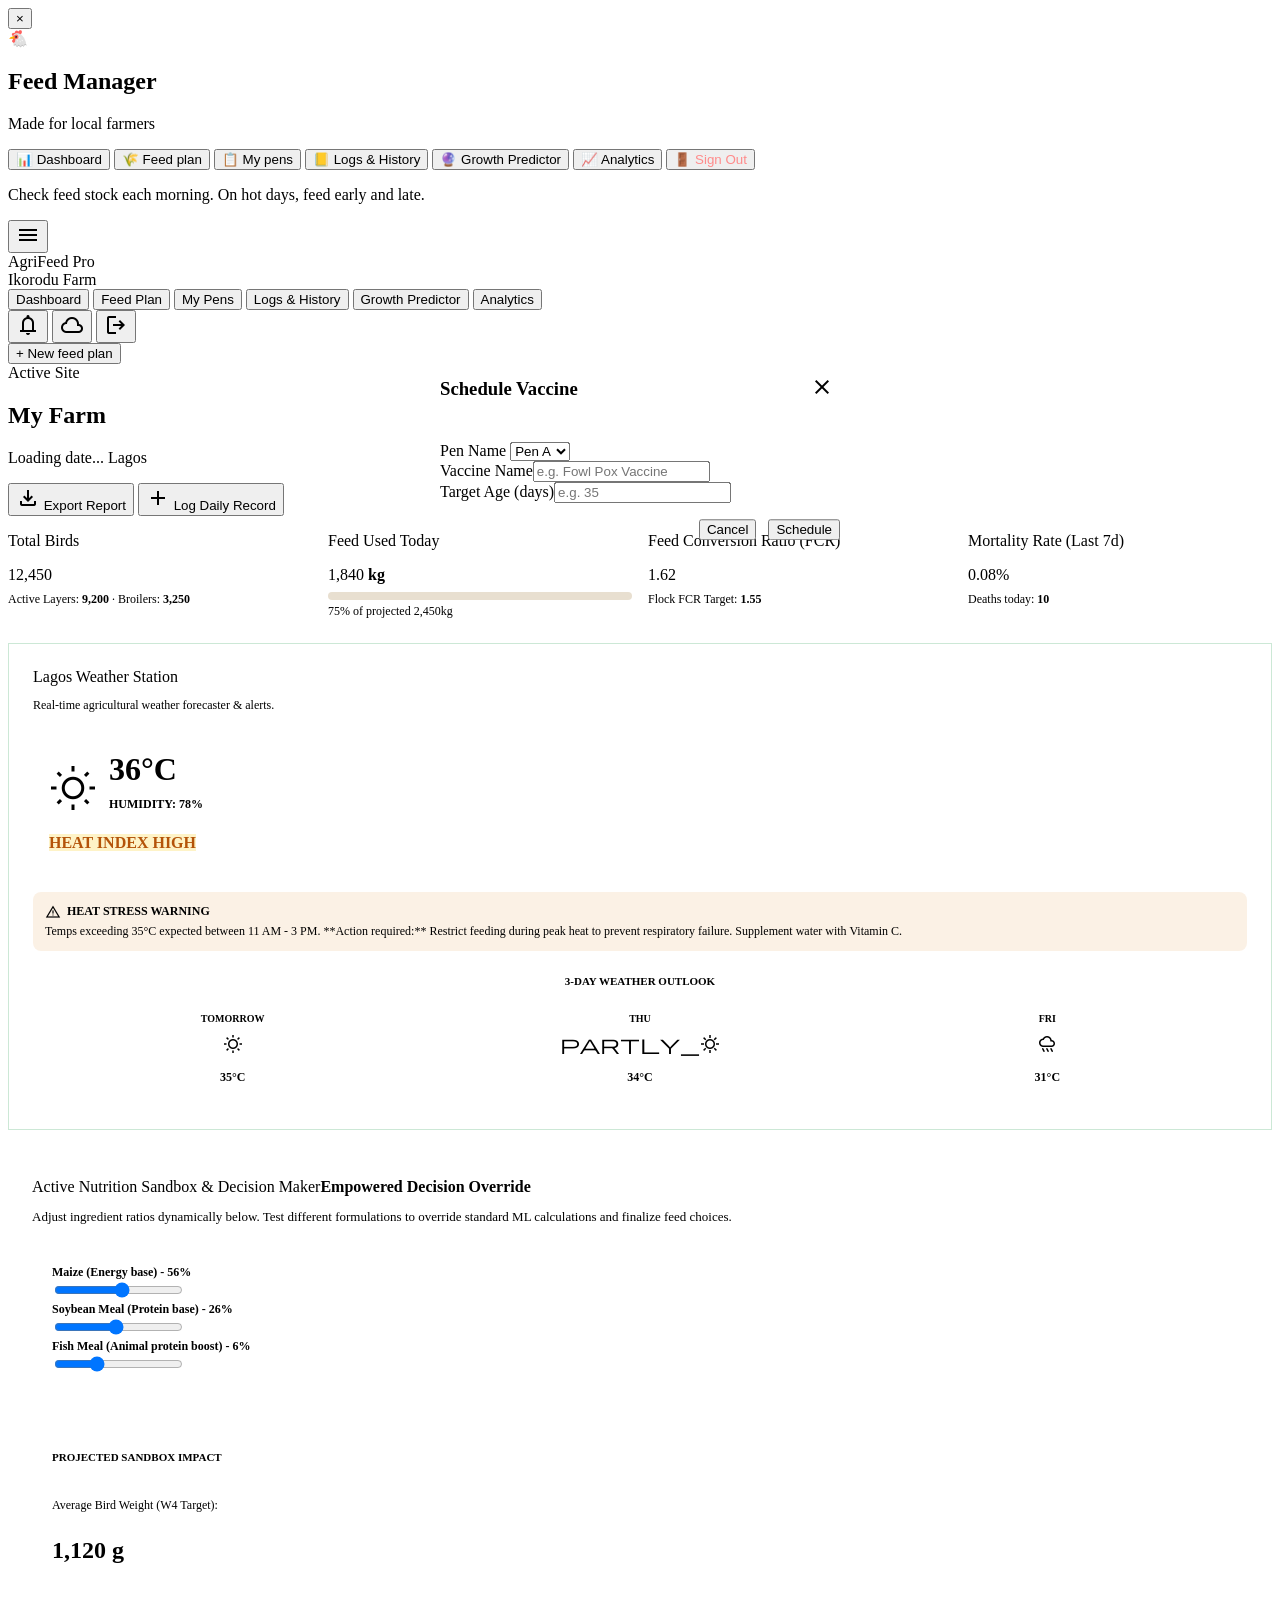
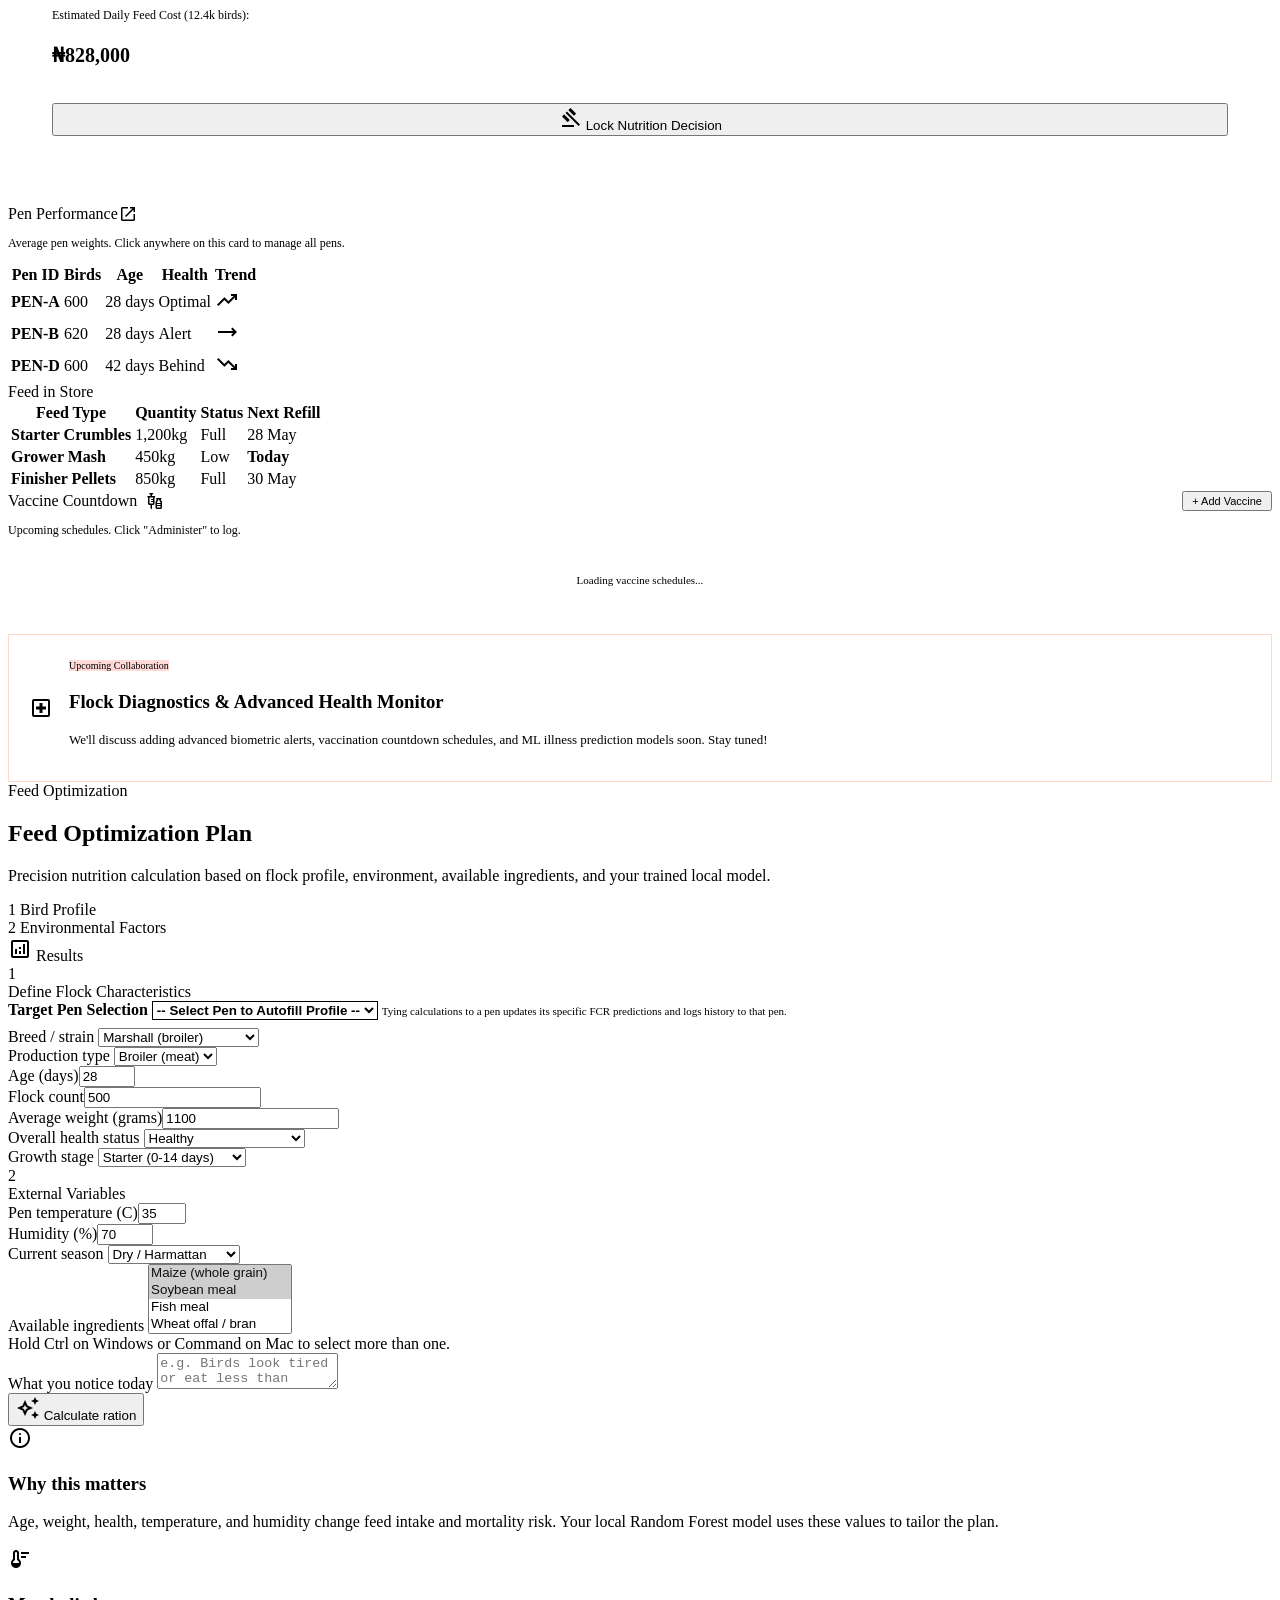
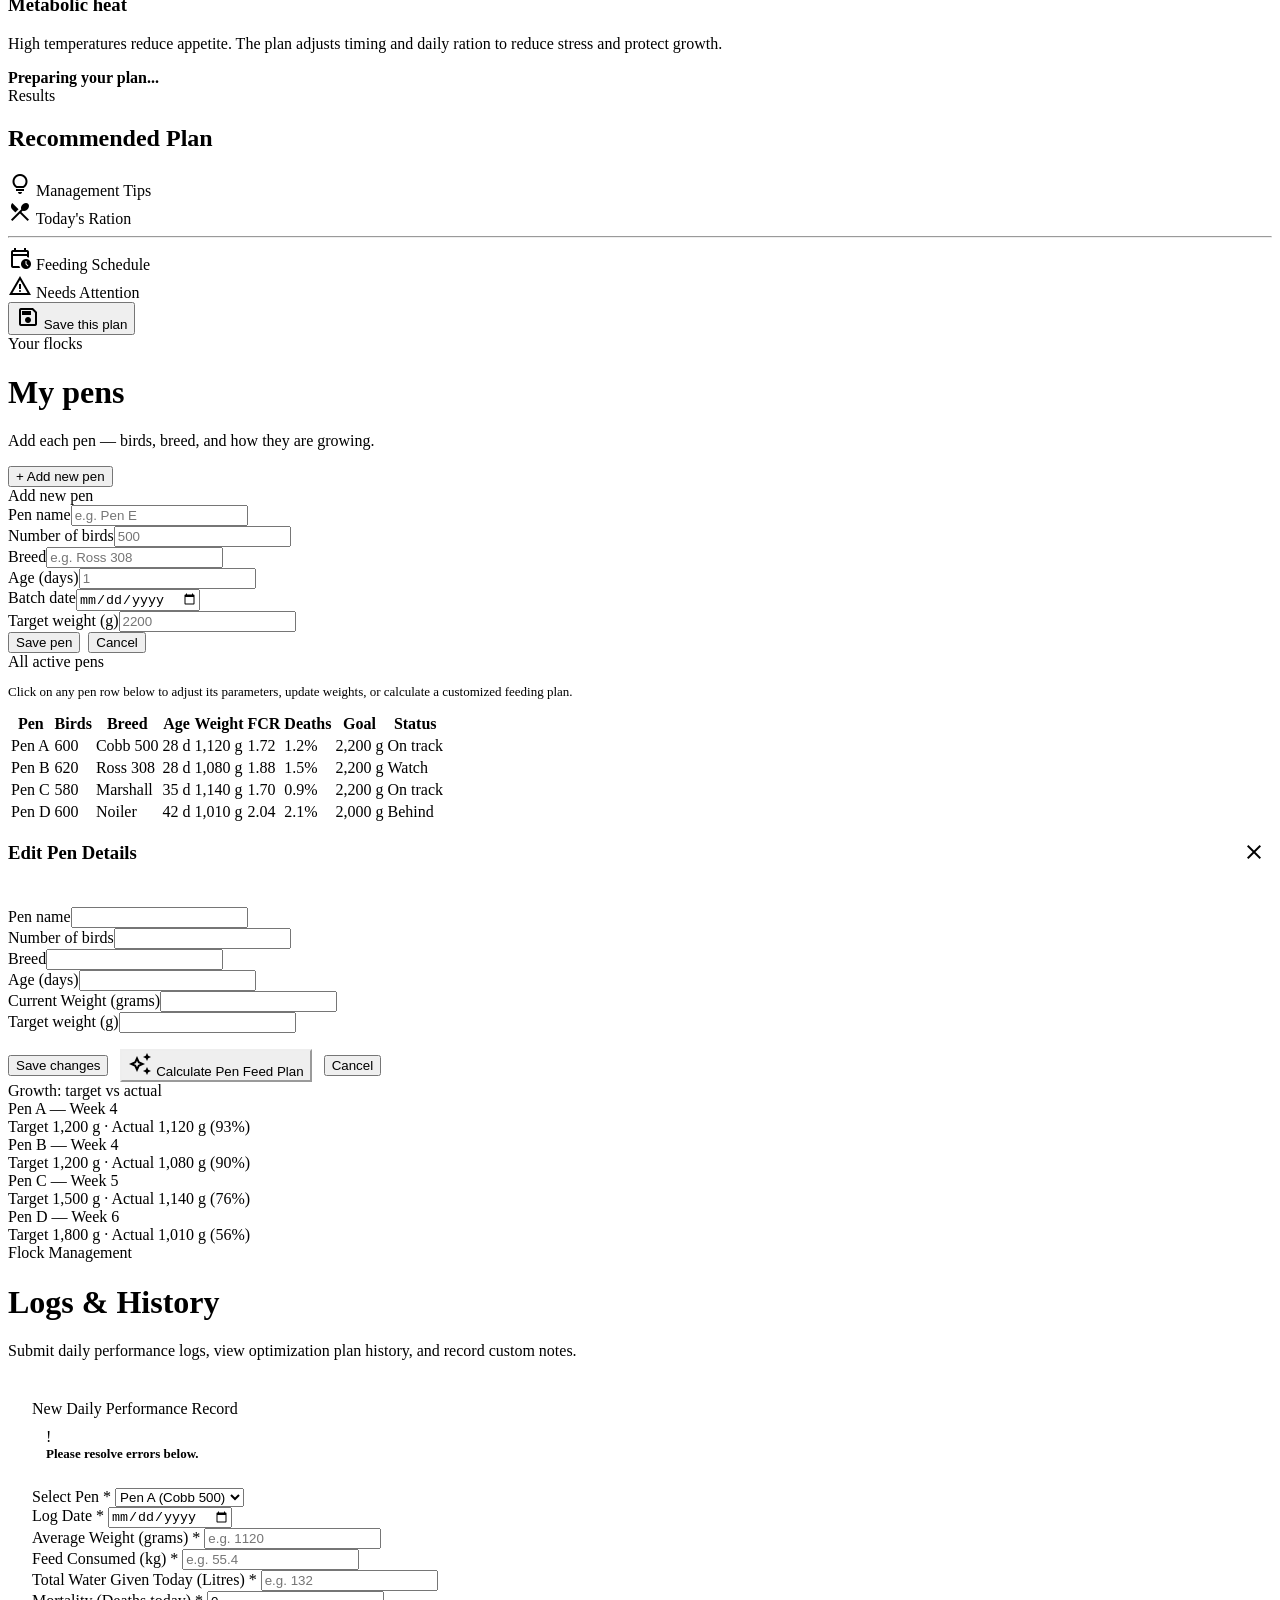
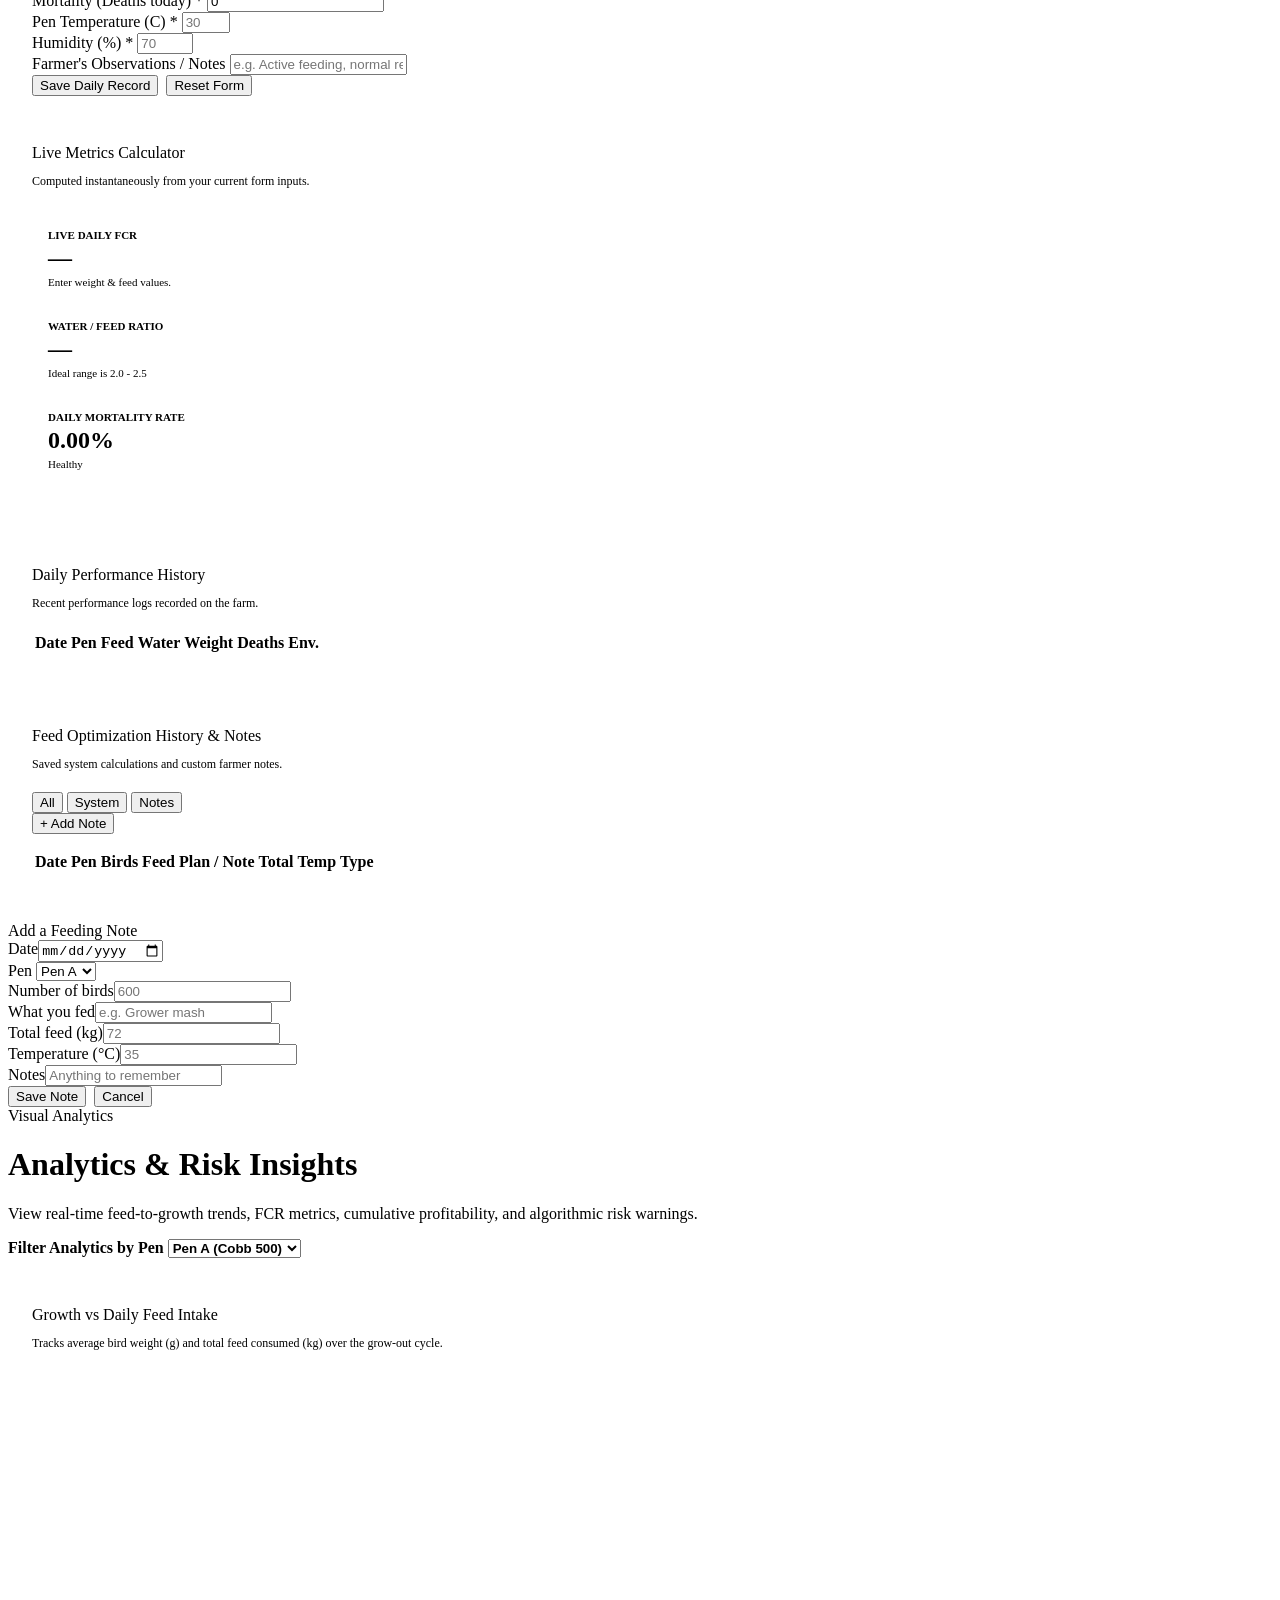
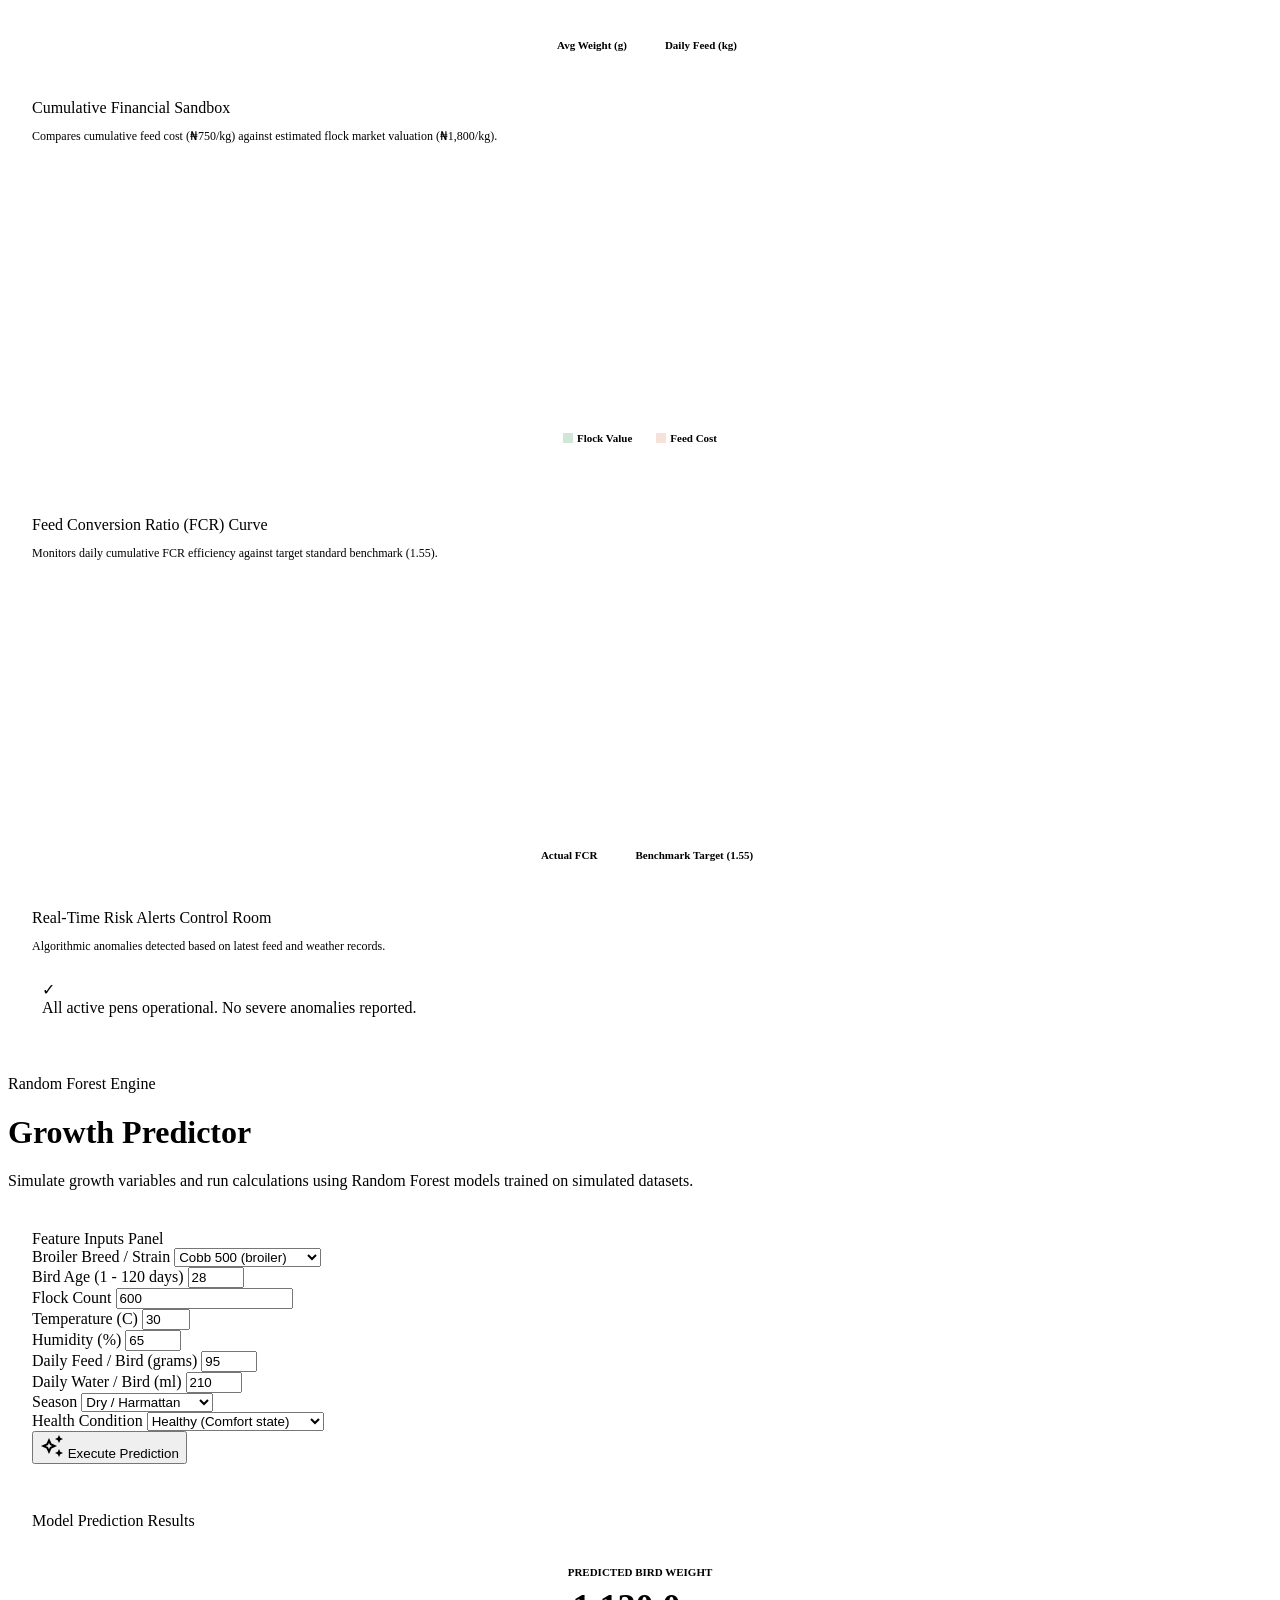
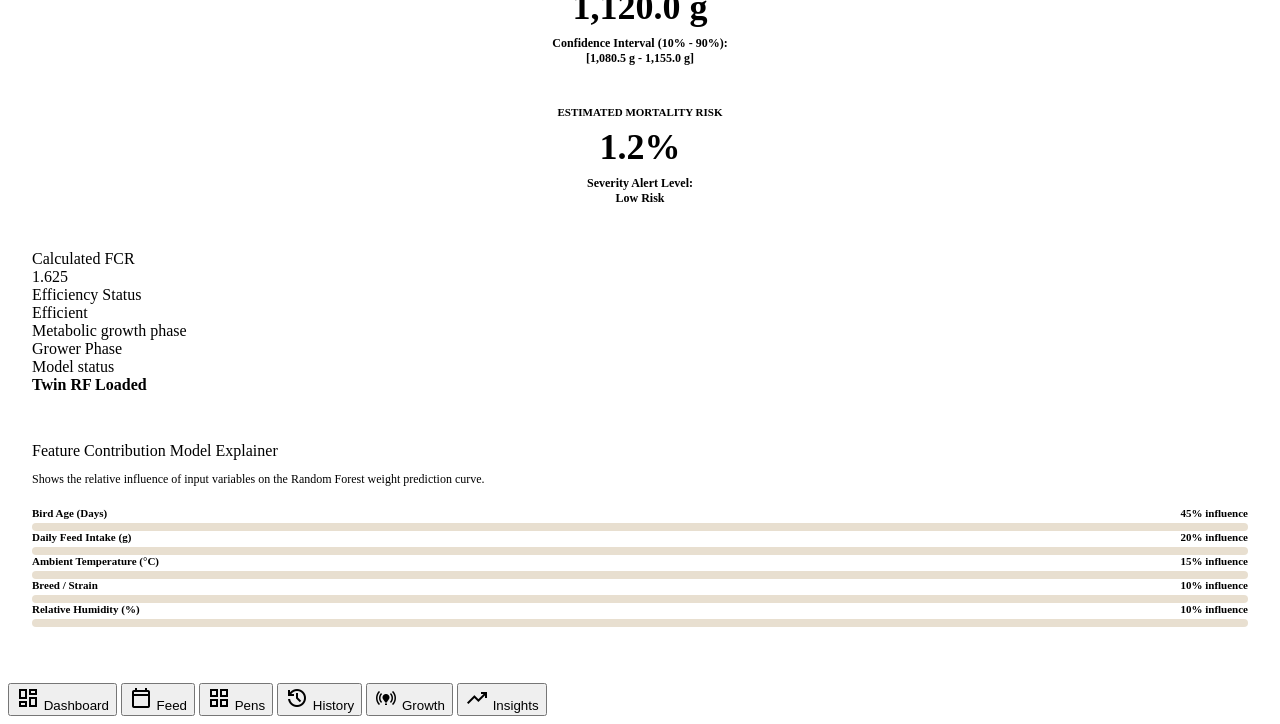
==== commit 218fcf01: "Add UI and API for adding scheduled vaccines Co-authored-by: Bukenke <180950652+Bukenke@users.norepl" ====
--- a/FYP Again/frontend/app.html
+++ b/FYP Again/frontend/app.html
@@ -1,1060 +1,1087 @@
-<!DOCTYPE html>
-<html lang="en">
-<head>
-<meta charset="UTF-8">
-<meta name="viewport" content="width=device-width, initial-scale=1.0">
-<meta name="theme-color" content="#00522e">
-<meta name="description" content="Simple poultry feed advice for local farmers">
-<title>Poultry Feed Manager</title>
-<link rel="preconnect" href="https://fonts.googleapis.com">
-<link rel="preconnect" href="https://fonts.gstatic.com" crossorigin>
-<link href="https://fonts.googleapis.com/css2?family=JetBrains+Mono:wght@600&family=Manrope:wght@400;600;700;800&family=Work+Sans:wght@400;500;600&display=swap" rel="stylesheet">
-<link href="https://fonts.googleapis.com/css2?family=Material+Symbols+Outlined:wght,FILL@100..700,0..1&display=swap" rel="stylesheet">
-<link rel="stylesheet" href="/static/styles.css">
-</head>
-<body>
-
-<div class="app-shell">
-  <div class="sidebar-overlay" onclick="toggleSidebar()"></div>
-
-  <aside class="sidebar" aria-label="Main navigation">
-    <button type="button" class="sidebar-close-btn" onclick="toggleSidebar()" aria-label="Close Sidebar">&times;</button>
-    <div class="sidebar-brand">
-      <span class="logo" aria-hidden="true">🐔</span>
-      <div>
-        <h2>Feed Manager</h2>
-        <p>Made for local farmers</p>
-      </div>
-    </div>
-    <div class="sidebar-nav" role="tablist">
-      <button type="button" class="nav-btn active" data-page="dashboard" onclick="showPage('dashboard', this)">
-        <span class="nav-icon" aria-hidden="true">📊</span> Dashboard
-      </button>
-      <button type="button" class="nav-btn" data-page="predict" onclick="showPage('predict', this)">
-        <span class="nav-icon" aria-hidden="true">🌾</span> Feed plan
-      </button>
-      <button type="button" class="nav-btn" data-page="flock" onclick="showPage('flock', this)">
-        <span class="nav-icon" aria-hidden="true">📋</span> My pens
-      </button>
-      <button type="button" class="nav-btn" data-page="records" onclick="showPage('records', this)">
-        <span class="nav-icon" aria-hidden="true">📒</span> Logs &amp; History
-      </button>
-      <button type="button" class="nav-btn" data-page="mlpredict" onclick="showPage('mlpredict', this)">
-        <span class="nav-icon" aria-hidden="true">🔮</span> Growth Predictor
-      </button>
-      <button type="button" class="nav-btn" data-page="analytics" onclick="showPage('analytics', this)">
-        <span class="nav-icon" aria-hidden="true">📈</span> Analytics
-      </button>
-      <button type="button" class="nav-btn" onclick="handleLogout()" style="margin-top: auto; color: #ff8b8b;">
-        <span class="nav-icon" aria-hidden="true">🚪</span> Sign Out
-      </button>
-    </div>
-    <p class="sidebar-footer">Check feed stock each morning. On hot days, feed early and late.</p>
-  </aside>
-  
-  <div class="main-wrap">
-    <header class="topbar">
-      <button type="button" class="hamburger-btn" onclick="toggleSidebar()" aria-label="Toggle Sidebar Menu">
-        <span class="material-symbols-outlined">menu</span>
-      </button>
-      <div class="topbar-brand">
-        <div class="topbar-title" id="topbar-title">AgriFeed Pro</div>
-        <div class="topbar-sub" id="topbar-sub">Ikorodu Farm</div>
-      </div>
-      <nav class="topbar-nav" aria-label="Desktop navigation">
-        <button type="button" class="nav-btn active" data-page="dashboard" onclick="showPage('dashboard', this)">Dashboard</button>
-        <button type="button" class="nav-btn" data-page="predict" onclick="showPage('predict', this)">Feed Plan</button>
-        <button type="button" class="nav-btn" data-page="flock" onclick="showPage('flock', this)">My Pens</button>
-        <button type="button" class="nav-btn" data-page="records" onclick="showPage('records', this)">Logs &amp; History</button>
-        <button type="button" class="nav-btn" data-page="mlpredict" onclick="showPage('mlpredict', this)">Growth Predictor</button>
-        <button type="button" class="nav-btn" data-page="analytics" aria-label="Analytics page" onclick="showPage('analytics', this)">Analytics</button>
-      </nav>
-      <div class="topbar-actions">
-        <button type="button" class="icon-btn" aria-label="Notifications"><span class="material-symbols-outlined">notifications</span></button>
-        <button type="button" class="icon-btn" aria-label="Weather"><span class="material-symbols-outlined">cloud</span></button>
-        <button type="button" class="icon-btn" aria-label="Sign Out" title="Sign Out" onclick="handleLogout()"><span class="material-symbols-outlined" style="color: var(--danger);">logout</span></button>
-      </div>
-      <button type="button" class="btn btn-primary btn-sm topbar-cta" onclick="goFeedPlan()">+ New feed plan</button>
-    </header>
-
-    <main class="main-content">
-
-<!-- DASHBOARD -->
-<div id="page-dashboard" class="page active">
-  <section class="dashboard-hero">
-    <div>
-      <span class="page-eyebrow">Active Site</span>
-      <h1>My Farm</h1>
-      <p id="farm-date-line">Loading date... Lagos</p>
-    </div>
-    <div class="hero-actions">
-      <button type="button" class="btn btn-secondary btn-sm" onclick="alert('Exporting PDF Report to downloads...')"><span class="material-symbols-outlined">download</span> Export Report</button>
-      <button type="button" class="btn btn-primary btn-sm" onclick="goRecords()"><span class="material-symbols-outlined">add</span> Log Daily Record</button>
-    </div>
-  </section>
-
-  <!-- Detailed Dashboard Stats Cards -->
-  <section class="dashboard-stats" style="display:grid;grid-template-columns:repeat(auto-fit, minmax(240px, 1fr));gap:1rem;margin-bottom:1.5rem">
-    <div class="stat-card pro-stat">
-      <p class="stat-label">Total Birds</p>
-      <div class="stat-value">12,450</div>
-      <div class="stat-footer" style="font-size:12px;color:var(--text-sec);margin-top:8px">
-        <span>Active Layers:</span> <strong style="color:var(--primary)">9,200</strong> · Broilers: <strong style="color:var(--accent)">3,250</strong>
-      </div>
-    </div>
-    <div class="stat-card pro-stat">
-      <p class="stat-label">Feed Used Today</p>
-      <div class="stat-value" style="color:var(--primary)">1,840<span style="font-size:1rem;font-weight:600;margin-left:4px">kg</span></div>
-      <div class="mini-progress" style="background:#e8dfd0;border-radius:6px;height:8px;width:100%;margin-top:8px;position:relative">
-        <span style="width:75%;background:var(--primary);height:100%;display:block;border-radius:6px"></span>
-      </div>
-      <div class="stat-note" style="font-size:12px;color:var(--text-muted);margin-top:4px">75% of projected 2,450kg</div>
-    </div>
-    <div class="stat-card pro-stat">
-      <p class="stat-label">Feed Conversion Ratio (FCR)</p>
-      <div class="stat-value" style="color:var(--accent)">1.62</div>
-      <div class="stat-footer" style="font-size:12px;color:var(--text-sec);margin-top:8px">
-        <span>Flock FCR Target:</span> <strong style="color:var(--primary)">1.55</strong>
-      </div>
-    </div>
-    <div class="stat-card pro-stat danger-stat" style="border-left-color:var(--danger)">
-      <p class="stat-label">Mortality Rate (Last 7d)</p>
-      <div class="stat-value" style="color:var(--danger)">0.08%</div>
-      <div class="stat-footer" style="font-size:12px;color:var(--text-sec);margin-top:8px">
-        <span>Deaths today:</span> <strong style="color:var(--danger)">10</strong>
-      </div>
-    </div>
-  </section>
-
-  <!-- Bento Grid: Interactive Modules, Alerts, and Beautiful SVG charts -->
-  <section class="dashboard-grid" style="display:grid;grid-template-columns:1fr;gap:1.5rem;margin-bottom:1.5rem">
-    
-    <!-- Row 1: Aesthetics Chart + Active Weather Station -->
-    <div style="display:grid;grid-template-columns:1fr;gap:1.5rem" class="md:grid-cols-3">
-      
-      <!-- Interactive Local Weather forecaster box + AgTech Alerts -->
-      <div class="card weather-card md:col-span-3" style="background:linear-gradient(135deg, var(--surface) 0%, var(--primary-soft) 100%);border-radius:var(--radius);padding:1.5rem;box-shadow:var(--shadow-soft);border:1px solid #cce8d6">
-        <div class="card-title" style="border-bottom:none;margin-bottom:8px">Lagos Weather Station</div>
-        <p style="font-size:12px;color:var(--text-sec);margin-bottom:1.5rem">Real-time agricultural weather forecaster & alerts.</p>
-        
-        <div style="display:grid;grid-template-columns:1fr;gap:1.5rem" class="md:grid-cols-3">
-          <!-- Current Stats -->
-          <div style="display:flex;flex-direction:column;justify-content:center;background:var(--surface);padding:1rem;border-radius:var(--radius-sm);border:1px solid var(--border-soft)">
-            <div style="display:flex;align-items:center;gap:12px">
-              <span class="material-symbols-outlined" style="font-size:48px;color:var(--accent-bright)">wb_sunny</span>
-              <div>
-                <span style="font-size:32px;font-weight:800;line-height:1">36&deg;C</span>
-                <p style="font-size:12px;color:var(--text-muted);font-weight:700">HUMIDITY: 78%</p>
-              </div>
-            </div>
-            <div style="margin-top:10px">
-              <span class="badge badge-warn" style="background:#fef3c7;color:#b45309;font-weight:800">HEAT INDEX HIGH</span>
-            </div>
-          </div>
-          
-          <!-- Heat stress alerts -->
-          <div class="weather-alert" style="background:rgba(217,119,6,0.1);border-left:4px solid var(--accent);border-radius:8px;padding:12px;font-size:12px;color:var(--warn);display:flex;flex-direction:column;justify-content:center">
-            <div style="display:flex;align-items:center;gap:6px;font-weight:800;margin-bottom:4px">
-              <span class="material-symbols-outlined" style="font-size:16px">warning</span>
-              HEAT STRESS WARNING
-            </div>
-            Temps exceeding 35&deg;C expected between 11 AM - 3 PM. **Action required:** Restrict feeding during peak heat to prevent respiratory failure. Supplement water with Vitamin C.
-          </div>
-          
-          <!-- Outlook -->
-          <div style="display:flex;flex-direction:column;justify-content:center">
-            <div style="font-size:11px;font-weight:700;color:var(--text-muted);margin-bottom:8px;text-align:center">3-DAY WEATHER OUTLOOK</div>
-            <div style="display:grid;grid-template-columns:repeat(3, 1fr);gap:8px;text-align:center">
-              <div style="background:rgba(255,255,255,0.5);border-radius:10px;padding:8px">
-                <p style="font-size:10px;font-weight:700;color:var(--text-muted)">TOMORROW</p>
-                <span class="material-symbols-outlined" style="font-size:20px;color:var(--accent-bright)">wb_sunny</span>
-                <p style="font-size:12px;font-weight:800">35&deg;C</p>
-              </div>
-              <div style="background:rgba(255,255,255,0.5);border-radius:10px;padding:8px">
-                <p style="font-size:10px;font-weight:700;color:var(--text-muted)">THU</p>
-                <span class="material-symbols-outlined" style="font-size:20px;color:var(--accent-bright)">partly_sunny</span>
-                <p style="font-size:12px;font-weight:800">34&deg;C</p>
-              </div>
-              <div style="background:rgba(255,255,255,0.5);border-radius:10px;padding:8px">
-                <p style="font-size:10px;font-weight:700;color:var(--text-muted)">FRI</p>
-                <span class="material-symbols-outlined" style="font-size:20px;color:var(--sky)">rainy</span>
-                <p style="font-size:12px;font-weight:800">31&deg;C</p>
-              </div>
-            </div>
-          </div>
-        </div>
-      </div>
-      
-    </div>
-
-    <!-- Row 2: Nutrition Decision Sandbox ( empowers farmers with hard decisions ) -->
-    <div class="card sandbox-card" style="background:var(--surface);border-radius:var(--radius);padding:1.5rem;box-shadow:var(--shadow-soft);border:2px solid var(--primary-soft)">
-      <div style="display:flex;justify-content:between;align-items:center;margin-bottom:12px">
-        <div class="card-title" style="margin-bottom:0;border-bottom:none">Active Nutrition Sandbox & Decision Maker</div>
-        <span class="badge badge-green" style="font-weight:800">Empowered Decision Override</span>
-      </div>
-      <p style="font-size:13px;color:var(--text-muted);margin-bottom:20px">Adjust ingredient ratios dynamically below. Test different formulations to override standard ML calculations and finalize feed choices.</p>
-      
-      <div style="display:grid;grid-template-columns:1fr;gap:1.5rem" class="md:grid-cols-3">
-        <!-- Ratios knobs -->
-        <div class="space-y-4 md:col-span-2" style="background:var(--surface-muted);padding:1.25rem;border-radius:var(--radius-sm);border:1px solid var(--border-soft)">
-          <div style="display:flex;justify-content:between">
-            <label style="font-size:12px;font-weight:800;color:var(--text-sec)">Maize (Energy base) - <span id="maizeVal">56%</span></label>
-          </div>
-          <input type="range" min="40" max="70" value="56" class="w-full accent-primary" id="maizeRange" oninput="updateOverrideSim()">
-          
-          <div style="display:flex;justify-content:between">
-            <label style="font-size:12px;font-weight:800;color:var(--text-sec)">Soybean Meal (Protein base) - <span id="soyVal">26%</span></label>
-          </div>
-          <input type="range" min="15" max="38" value="26" class="w-full accent-primary" id="soyRange" oninput="updateOverrideSim()">
-          
-          <div style="display:flex;justify-content:between">
-            <label style="font-size:12px;font-weight:800;color:var(--text-sec)">Fish Meal (Animal protein boost) - <span id="fishVal">6%</span></label>
-          </div>
-          <input type="range" min="2" max="15" value="6" class="w-full accent-primary" id="fishRange" oninput="updateOverrideSim()">
-        </div>
-        
-        <!-- Live projection results -->
-        <div style="background:linear-gradient(135deg, var(--surface) 0%, var(--accent-soft) 100%);border-radius:var(--radius-sm);padding:1.25rem;border:1px dashed var(--accent);display:flex;flex-direction:column;justify-content:center">
-          <p style="font-size:11px;font-weight:800;color:var(--text-muted);text-transform:uppercase">Projected Sandbox Impact</p>
-          
-          <div style="margin-top:12px">
-            <p style="font-size:12px;color:var(--text-sec)">Average Bird Weight (W4 Target):</p>
-            <p style="font-size:24px;font-weight:800;color:var(--primary)" id="simWeight">1,120 g</p>
-          </div>
-          
-          <div style="margin-top:8px">
-            <p style="font-size:12px;color:var(--text-sec)">Estimated Daily Feed Cost (12.4k birds):</p>
-            <p style="font-size:20px;font-weight:800;color:var(--accent)" id="simCost">₦828,000</p>
-          </div>
-          
-          <button type="button" class="btn btn-primary btn-sm w-full" style="margin-top:16px" onclick="lockNutritionDecision()">
-            <span class="material-symbols-outlined">gavel</span> Lock Nutrition Decision
-          </button>
-        </div>
-      </div>
-    </div>
-  </section>
-
-  <!-- Pen performance (Clickable Navigation) & Feed in Store & Vaccine Countdown -->
-  <section class="grid3">
-    <!-- Clickable Pen Performance card that goes to Pens page on click -->
-    <div class="card data-card hover:border-primary transition-all duration-200" onclick="showPage('flock')" style="cursor:pointer;position:relative" title="Click to open My Pens page">
-      <div style="display:flex;justify-content:between;align-items:center;margin-bottom:8px">
-        <div class="card-title" style="margin-bottom:0;border-bottom:none">Pen Performance</div>
-        <span class="material-symbols-outlined" style="color:var(--primary);font-size:20px">open_in_new</span>
-      </div>
-      <p style="font-size:12px;color:var(--text-muted);margin-bottom:12px">Average pen weights. Click anywhere on this card to manage all pens.</p>
-      
-      <div class="tbl-wrap">
-        <table>
-          <thead>
-            <tr><th>Pen ID</th><th>Birds</th><th>Age</th><th>Health</th><th>Trend</th></tr>
-          </thead>
-          <tbody>
-            <tr><td><strong>PEN-A</strong></td><td>600</td><td>28 days</td><td><span class="badge badge-green">Optimal</span></td><td><span class="material-symbols-outlined trend-up" style="color:var(--success)">trending_up</span></td></tr>
-            <tr><td><strong>PEN-B</strong></td><td>620</td><td>28 days</td><td><span class="badge badge-warn">Alert</span></td><td><span class="material-symbols-outlined trend-flat" style="color:var(--warn)">trending_flat</span></td></tr>
-            <tr><td><strong>PEN-D</strong></td><td>600</td><td>42 days</td><td><span class="badge badge-danger">Behind</span></td><td><span class="material-symbols-outlined trend-down" style="color:var(--danger)">trending_down</span></td></tr>
-          </tbody>
-        </table>
-      </div>
-    </div>
-    
-    <!-- Feed store quantity card -->
-    <div class="card data-card" id="stock-card">
-      <div class="card-title">Feed in Store</div>
-      <div class="tbl-wrap">
-        <table>
-          <thead>
-            <tr><th>Feed Type</th><th>Quantity</th><th>Status</th><th>Next Refill</th></tr>
-          </thead>
-          <tbody>
-            <tr><td><strong>Starter Crumbles</strong></td><td>1,200kg</td><td><span class="badge badge-green">Full</span></td><td>28 May</td></tr>
-            <tr><td><strong>Grower Mash</strong></td><td>450kg</td><td><span class="badge badge-warn">Low</span></td><td><strong style="color:var(--danger)">Today</strong></td></tr>
-            <tr><td><strong>Finisher Pellets</strong></td><td>850kg</td><td><span class="badge badge-green">Full</span></td><td>30 May</td></tr>
-          </tbody>
-        </table>
-      </div>
-    </div>
-
-    <!-- Vaccine Countdown & Alerts Card -->
-    <div class="card data-card" id="vaccine-card">
-      <div style="display:flex;justify-content:space-between;align-items:center;margin-bottom:8px">
-        <div class="card-title" style="margin-bottom:0;border-bottom:none">Vaccine Countdown</div>
-        <span class="material-symbols-outlined" style="color:var(--accent);font-size:20px">vaccines</span>
-      </div>
-      <p style="font-size:12px;color:var(--text-muted);margin-bottom:12px">Upcoming schedules. Click "Administer" to log.</p>
-      <div id="vaccine-list-container" class="tbl-wrap" style="max-height: 160px; overflow-y: auto;">
-        <div style="font-size:11px;color:var(--text-muted);text-align:center;padding:24px;">Loading vaccine schedules...</div>
-      </div>
-    </div>
-  </section>
-  
-  <!-- Upcoming Collaboration Alert banner (Health feature block teaser) -->
-  <section class="health-teaser" style="margin-top:1.5rem;background:linear-gradient(135deg, var(--surface) 0%, var(--danger-soft) 100%);border-radius:var(--radius);padding:1.25rem;border:1px solid #ffd8c9;box-shadow:var(--shadow-soft);display:flex;align-items:center;gap:1rem">
-    <span class="material-symbols-outlined text-[40px]" style="color:var(--danger)">local_hospital</span>
-    <div>
-      <span class="page-eyebrow" style="background:#ffdad6;color:var(--danger);font-size:10px">Upcoming Collaboration</span>
-      <h3 style="font-weight:800;color:var(--primary-strong)">Flock Diagnostics & Advanced Health Monitor</h3>
-      <p style="font-size:13px;color:var(--text-sec);margin-top:2px">We'll discuss adding advanced biometric alerts, vaccination countdown schedules, and ML illness prediction models soon. Stay tuned!</p>
-    </div>
-  </section>
-</div>
-<!-- FEED PLAN -->
-<div id="page-predict" class="page">
-  <section class="feed-hero">
-    <div>
-      <span class="page-eyebrow">Feed Optimization</span>
-      <h1>Feed Optimization Plan</h1>
-      <p>Precision nutrition calculation based on flock profile, environment, available ingredients, and your trained local model.</p>
-    </div>
-  </section>
-
-  <div class="stepper" aria-label="Feed plan steps">
-    <div class="step-pill active"><span>1</span> Bird Profile</div>
-    <div class="step-line"></div>
-    <div class="step-pill active"><span>2</span> Environmental Factors</div>
-    <div class="step-line"></div>
-    <div class="step-pill"><span class="material-symbols-outlined">analytics</span> Results</div>
-  </div>
-
-  <section class="feed-layout">
-    <div class="feed-main">
-      <div class="card card-step pro-form-card">
-        <span class="card-step-num">1</span>
-        <div class="card-title">Define Flock Characteristics</div>
-        <div class="stack">
-          <!-- Direct Pen Link Selector -->
-          <div class="field" style="margin-bottom: 8px;">
-            <label style="color: var(--primary); font-weight: 800;">Target Pen Selection</label>
-            <select id="p-pen-select" onchange="loadPenIntoFeedPlan(this.value)" style="border-color: var(--primary); font-weight: 700; background: var(--primary-soft);">
-              <option value="">-- Select Pen to Autofill Profile --</option>
-              <option value="Pen A">Pen A (600 Cobb 500, 28 days)</option>
-              <option value="Pen B">Pen B (620 Ross 308, 28 days)</option>
-              <option value="Pen C">Pen C (580 Marshall, 35 days)</option>
-              <option value="Pen D">Pen D (600 Noiler, 42 days)</option>
-            </select>
-            <span style="font-size: 11px; color: var(--text-muted);">Tying calculations to a pen updates its specific FCR predictions and logs history to that pen.</span>
-          </div>
-          <div class="grid2">
-            <div class="field"><label>Breed / strain</label>
-              <select id="p-breed">
-                <option>Marshall (broiler)</option>
-                <option>Ross 308 (broiler)</option>
-                <option>Cobb 500 (broiler)</option>
-                <option>Isa Brown (layer)</option>
-                <option>Lohmann Brown (layer)</option>
-                <option>Nigerian Local (broiler)</option>
-                <option>Noiler (dual purpose)</option>
-              </select>
-            </div>
-            <div class="field"><label>Production type</label>
-              <select id="p-type">
-                <option>Broiler (meat)</option>
-                <option>Layer (egg)</option>
-                <option>Dual purpose</option>
-              </select>
-            </div>
-          </div>
-          <div class="grid2">
-            <div class="field"><label>Age (days)</label><input type="number" id="p-age" value="28" min="1" max="120"></div>
-            <div class="field"><label>Flock count</label><input type="number" id="p-count" value="500" min="1"></div>
-          </div>
-          <div class="grid2">
-            <div class="field"><label>Average weight (grams)</label><input type="number" id="p-weight" value="1100" min="30"></div>
-            <div class="field"><label>Overall health status</label>
-              <select id="p-health">
-                <option>Healthy</option>
-                <option>Recovering from illness</option>
-                <option>Low appetite</option>
-                <option>After vaccination</option>
-              </select>
-            </div>
-          </div>
-          <div class="field"><label>Growth stage</label>
-            <select id="p-phase">
-              <option>Starter (0-14 days)</option>
-              <option>Grower (15-28 days)</option>
-              <option>Finisher (29-42 days)</option>
-              <option>Layer - Pre-lay</option>
-              <option>Layer - Peak lay</option>
-            </select>
-          </div>
-        </div>
-      </div>
-
-      <div class="card card-step pro-form-card">
-        <span class="card-step-num">2</span>
-        <div class="card-title">External Variables</div>
-        <div class="stack">
-          <div class="grid2">
-            <div class="field"><label>Pen temperature (C)</label><input type="number" id="p-temp" value="35" min="15" max="45"></div>
-            <div class="field"><label>Humidity (%)</label><input type="number" id="p-humidity" value="70" min="20" max="100"></div>
-          </div>
-          <div class="field"><label>Current season</label>
-            <select id="p-season">
-              <option>Dry / Harmattan</option>
-              <option>Early rainy season</option>
-              <option>Peak rainy season</option>
-              <option>Late rainy season</option>
-            </select>
-          </div>
-          <div class="field"><label>Available ingredients</label>
-            <select id="p-feeds" multiple>
-              <option selected>Maize (whole grain)</option>
-              <option selected>Soybean meal</option>
-              <option>Fish meal</option>
-              <option>Wheat offal / bran</option>
-              <option>Palm kernel cake</option>
-              <option>Groundnut cake</option>
-              <option>Blood meal</option>
-              <option>Limestone / Calcium</option>
-              <option selected>Vitamin premix</option>
-              <option>Methionine supplement</option>
-            </select>
-            <div class="api-note">Hold Ctrl on Windows or Command on Mac to select more than one.</div>
-          </div>
-          <div class="field"><label>What you notice today</label>
-            <textarea id="p-obs" placeholder="e.g. Birds look tired or eat less than usual."></textarea>
-          </div>
-        </div>
-      </div>
-
-      <button type="button" class="btn btn-primary btn-full calculate-btn" onclick="getAdvice()">
-        <span class="material-symbols-outlined">auto_awesome</span> Calculate ration
-      </button>
-    </div>
-
-    <aside class="feed-aside">
-      <div class="info-panel primary-panel">
-        <span class="material-symbols-outlined">info</span>
-        <h3>Why this matters</h3>
-        <p>Age, weight, health, temperature, and humidity change feed intake and mortality risk. Your local Random Forest model uses these values to tailor the plan.</p>
-      </div>
-      <div class="info-panel amber-panel">
-        <span class="material-symbols-outlined">thermostat</span>
-        <h3>Metabolic heat</h3>
-        <p>High temperatures reduce appetite. The plan adjusts timing and daily ration to reduce stress and protect growth.</p>
-      </div>
-    </aside>
-  </section>
-
-  <div class="loading" id="pred-loading">
-    <div class="spinner"></div>
-    <div style="color:var(--text-sec);font-weight:700">Preparing your plan...</div>
-  </div>
-
-  <section id="pred-result" class="results-panel">
-    <div class="result-header">
-      <span class="page-eyebrow">Results</span>
-      <h2>Recommended Plan</h2>
-    </div>
-    <div class="grid3 results-grid">
-      <div class="card result-card">
-        <div class="card-title"><span class="material-symbols-outlined">lightbulb</span> Management Tips</div>
-        <div id="res-tips"></div>
-      </div>
-      <div class="card result-card">
-        <div class="card-title"><span class="material-symbols-outlined">restaurant_menu</span> Today's Ration</div>
-        <div id="res-ration"></div>
-        <hr class="divider">
-        <div id="res-herd"></div>
-      </div>
-      <div class="card result-card">
-        <div class="card-title"><span class="material-symbols-outlined">calendar_clock</span> Feeding Schedule</div>
-        <div id="res-schedule" class="schedule-grid"></div>
-      </div>
-    </div>
-    <div class="card hidden" id="res-alert-card">
-      <div class="card-title"><span class="material-symbols-outlined">warning</span> Needs Attention</div>
-      <div id="res-alert"></div>
-    </div>
-    <div class="actions-end">
-      <button type="button" class="btn btn-secondary btn-sm" onclick="saveRecord()"><span class="material-symbols-outlined">save</span> Save this plan</button>
-    </div>
-  </section>
-</div>
-<!-- PENS -->
-<div id="page-flock" class="page">
-  <div class="page-header">
-    <span class="page-eyebrow">Your flocks</span>
-    <h1>My pens</h1>
-    <p>Add each pen — birds, breed, and how they are growing.</p>
-  </div>
-
-  <div class="toolbar">
-    <button type="button" class="btn btn-primary btn-sm" onclick="showAddPen()">+ Add new pen</button>
-  </div>
-
-  <div id="add-pen-form" class="card hidden">
-    <div class="card-title">Add new pen</div>
-    <div class="grid3 mb-lg">
-      <div class="field"><label>Pen name</label><input type="text" id="new-pen-name" placeholder="e.g. Pen E"></div>
-      <div class="field"><label>Number of birds</label><input type="number" id="new-pen-count" placeholder="500"></div>
-      <div class="field"><label>Breed</label><input type="text" id="new-pen-breed" placeholder="e.g. Ross 308"></div>
-    </div>
-    <div class="grid3 mb-lg">
-      <div class="field"><label>Age (days)</label><input type="number" id="new-pen-age" placeholder="1"></div>
-      <div class="field"><label>Batch date</label><input type="date" id="new-pen-date"></div>
-      <div class="field"><label>Target weight (g)</label><input type="number" id="new-pen-target" placeholder="2200"></div>
-    </div>
-    <div style="display:flex;gap:8px;flex-wrap:wrap">
-      <button type="button" class="btn btn-primary btn-sm" onclick="addPen()">Save pen</button>
-      <button type="button" class="btn btn-secondary btn-sm" onclick="toggleHidden('add-pen-form')">Cancel</button>
-    </div>
-  </div>
-
-  <div class="card">
-    <div class="card-title">All active pens</div>
-    <p style="font-size: 13px; color: var(--text-muted); margin-bottom: 12px;">Click on any pen row below to adjust its parameters, update weights, or calculate a customized feeding plan.</p>
-    <div class="tbl-wrap">
-      <table>
-        <thead><tr><th>Pen</th><th>Birds</th><th>Breed</th><th>Age</th><th>Weight</th><th>FCR</th><th>Deaths</th><th>Goal</th><th>Status</th></tr></thead>
-        <tbody id="pen-tbody">
-          <tr onclick="openEditPenModal('Pen A', 600, 'Cobb 500', 28, 2200, 1120, '1.72', '1.2%')" style="cursor: pointer;" class="hover:bg-primary-soft/30 transition-colors"><td>Pen A</td><td>600</td><td>Cobb 500</td><td>28 d</td><td>1,120 g</td><td>1.72</td><td>1.2%</td><td>2,200 g</td><td><span class="badge badge-green">On track</span></td></tr>
-          <tr onclick="openEditPenModal('Pen B', 620, 'Ross 308', 28, 2200, 1080, '1.88', '1.5%')" style="cursor: pointer;" class="hover:bg-primary-soft/30 transition-colors"><td>Pen B</td><td>620</td><td>Ross 308</td><td>28 d</td><td>1,080 g</td><td>1.88</td><td>1.5%</td><td>2,200 g</td><td><span class="badge badge-warn">Watch</span></td></tr>
-          <tr onclick="openEditPenModal('Pen C', 580, 'Marshall', 35, 2200, 1140, '1.70', '0.9%')" style="cursor: pointer;" class="hover:bg-primary-soft/30 transition-colors"><td>Pen C</td><td>580</td><td>Marshall</td><td>35 d</td><td>1,140 g</td><td>1.70</td><td>0.9%</td><td>2,200 g</td><td><span class="badge badge-green">On track</span></td></tr>
-          <tr onclick="openEditPenModal('Pen D', 600, 'Noiler', 42, 2000, 1010, '2.04', '2.1%')" style="cursor: pointer;" class="hover:bg-primary-soft/30 transition-colors"><td>Pen D</td><td>600</td><td>Noiler</td><td>42 d</td><td>1,010 g</td><td>2.04</td><td>2.1%</td><td>2,000 g</td><td><span class="badge badge-danger">Behind</span></td></tr>
-        </tbody>
-      </table>
-    </div>
-  </div>
-
-  <!-- Float Modal: Edit Pen Details -->
-  <div id="edit-pen-modal" class="card hidden" style="border: 2px solid var(--primary); background: var(--surface);">
-    <div style="display: flex; justify-content: space-between; align-items: center; border-bottom: 2px solid var(--border-soft); padding-bottom: 8px; margin-bottom: 16px;">
-      <h3 id="edit-pen-title" style="font-weight: 800; color: var(--primary-strong);">Edit Pen Details</h3>
-      <button type="button" onclick="closeEditPenModal()" class="icon-btn" style="border: none; background: transparent; cursor: pointer;"><span class="material-symbols-outlined">close</span></button>
-    </div>
-    
-    <input type="hidden" id="edit-pen-original-name">
-    
-    <div class="grid3 mb-lg">
-      <div class="field"><label>Pen name</label><input type="text" id="edit-pen-name"></div>
-      <div class="field"><label>Number of birds</label><input type="number" id="edit-pen-count"></div>
-      <div class="field"><label>Breed</label><input type="text" id="edit-pen-breed"></div>
-    </div>
-    <div class="grid3 mb-lg">
-      <div class="field"><label>Age (days)</label><input type="number" id="edit-pen-age"></div>
-      <div class="field"><label>Current Weight (grams)</label><input type="number" id="edit-pen-weight"></div>
-      <div class="field"><label>Target weight (g)</label><input type="number" id="edit-pen-target"></div>
-    </div>
-    
-    <div style="display:flex;gap:12px;flex-wrap:wrap;align-items:center;margin-top:16px">
-      <button type="button" class="btn btn-primary btn-sm" onclick="savePenEdits()">Save changes</button>
-      <button type="button" class="btn btn-secondary btn-sm" style="border-color: var(--primary); color: var(--primary);" onclick="calculateFeedForActivePen()">
-        <span class="material-symbols-outlined">auto_awesome</span> Calculate Pen Feed Plan
-      </button>
-      <button type="button" class="btn btn-secondary btn-sm" onclick="closeEditPenModal()">Cancel</button>
-    </div>
-  </div>
-
-  <div class="card">
-    <div class="card-title">Growth: target vs actual</div>
-    <div class="grid2">
-      <div class="progress-item">
-        <div class="progress-label">Pen A — Week 4</div>
-        <div class="progress-meta">Target 1,200 g · Actual 1,120 g (93%)</div>
-        <div class="progress-wrap"><div class="progress-bar amber" style="width:93%"></div></div>
-      </div>
-      <div class="progress-item">
-        <div class="progress-label">Pen B — Week 4</div>
-        <div class="progress-meta">Target 1,200 g · Actual 1,080 g (90%)</div>
-        <div class="progress-wrap"><div class="progress-bar amber" style="width:90%"></div></div>
-      </div>
-      <div class="progress-item">
-        <div class="progress-label">Pen C — Week 5</div>
-        <div class="progress-meta">Target 1,500 g · Actual 1,140 g (76%)</div>
-        <div class="progress-wrap"><div class="progress-bar red" style="width:76%"></div></div>
-      </div>
-      <div class="progress-item">
-        <div class="progress-label">Pen D — Week 6</div>
-        <div class="progress-meta">Target 1,800 g · Actual 1,010 g (56%)</div>
-        <div class="progress-wrap"><div class="progress-bar red" style="width:56%"></div></div>
-      </div>
-    </div>
-  </div>
-</div>
-
-<!-- LOGS & HISTORY -->
-<div id="page-records" class="page">
-  <div class="page-header">
-    <span class="page-eyebrow">Flock Management</span>
-    <h1>Logs &amp; History</h1>
-    <p>Submit daily performance logs, view optimization plan history, and record custom notes.</p>
-  </div>
-
-  <!-- Row 1: Daily Logging Form & Live Metrics Calculator (Stacked side-by-side) -->
-  <div class="grid3" style="align-items: start; gap: 1.5rem; margin-bottom: 2rem;">
-    <!-- Form Card -->
-    <div class="card md:col-span-2" style="background: var(--surface); padding: 1.5rem; border-radius: var(--radius);">
-      <div class="card-title">New Daily Performance Record</div>
-      
-      <!-- Live validation feedback panel -->
-      <div id="log-validation-alert" class="alert alert-danger hidden" style="margin-bottom: 1rem; padding: 10px 14px; border-radius: 8px;">
-        <div class="alert-icon">!</div>
-        <div id="log-validation-msg" style="font-size: 13px; font-weight: 600;">Please resolve errors below.</div>
-      </div>
-
-      <form id="daily-log-form" onsubmit="event.preventDefault(); submitDailyLog();">
-        <div class="grid3 mb-lg">
-          <div class="field">
-            <label>Select Pen *</label>
-            <select id="log-pen-select" required onchange="onLogPenChange()">
-              <option value="Pen A">Pen A (Cobb 500)</option>
-              <option value="Pen B">Pen B (Ross 308)</option>
-              <option value="Pen C">Pen C (Marshall)</option>
-              <option value="Pen D">Pen D (Noiler)</option>
-            </select>
-          </div>
-          <div class="field">
-            <label>Log Date *</label>
-            <input type="date" id="log-date" required>
-          </div>
-          <div class="field">
-            <label>Average Weight (grams) *</label>
-            <input type="number" id="log-weight" placeholder="e.g. 1120" min="1" required oninput="validateLogInputs()">
-          </div>
-        </div>
-
-        <div class="grid2 mb-lg">
-          <div class="field">
-            <label>Feed Consumed (kg) *</label>
-            <input type="number" step="0.01" id="log-feed-kg" placeholder="e.g. 55.4" min="0" required oninput="validateLogInputs()">
-          </div>
-          <div class="field">
-            <label>Total Water Given Today (Litres) *</label>
-            <input type="number" id="log-water-l" step="0.1" placeholder="e.g. 132" min="0" required oninput="validateLogInputs()">
-          </div>
-        </div>
-
-        <div class="grid3 mb-lg">
-          <div class="field">
-            <label>Mortality (Deaths today) *</label>
-            <input type="number" id="log-deaths" placeholder="0" min="0" value="0" required oninput="validateLogInputs()">
-          </div>
-          <div class="field">
-            <label>Pen Temperature (C) *</label>
-            <input type="number" id="log-temp" placeholder="30" min="10" max="50" required oninput="validateLogInputs()">
-          </div>
-          <div class="field">
-            <label>Humidity (%) *</label>
-            <input type="number" id="log-humidity" placeholder="70" min="10" max="100" required oninput="validateLogInputs()">
-          </div>
-        </div>
-
-        <div class="field mb-lg">
-          <label>Farmer's Observations / Notes</label>
-          <input type="text" id="log-notes" placeholder="e.g. Active feeding, normal respiratory sounds.">
-        </div>
-
-        <div style="display:flex;gap:8px;flex-wrap:wrap">
-          <button type="submit" class="btn btn-primary btn-sm">Save Daily Record</button>
-          <button type="button" class="btn btn-secondary btn-sm" onclick="resetLoggingForm()">Reset Form</button>
-        </div>
-      </form>
-    </div>
-
-    <!-- Live metrics card -->
-    <div class="card md:col-span-1" style="background: var(--surface); padding: 1.5rem; border-radius: var(--radius); border-top: 5px solid var(--accent);">
-      <div class="card-title">Live Metrics Calculator</div>
-      <p style="font-size: 12px; color: var(--text-sec); margin-bottom: 1.5rem;">Computed instantaneously from your current form inputs.</p>
-      
-      <div class="stack" style="gap: 1.25rem;">
-        <div style="background: var(--primary-soft); padding: 1rem; border-radius: var(--radius-sm); border: 1px solid var(--border-soft);">
-          <div style="font-size: 11px; font-weight: 700; color: var(--primary); text-transform: uppercase;">Live Daily FCR</div>
-          <div style="font-size: 24px; font-weight: 800; color: var(--primary-strong); margin: 4px 0;" id="live-fcr">&mdash;</div>
-          <div id="live-fcr-status" style="font-size: 11px; color: var(--text-sec);">Enter weight & feed values.</div>
-        </div>
-
-        <div style="background: var(--accent-soft); padding: 1rem; border-radius: var(--radius-sm); border: 1px solid var(--border-soft);">
-          <div style="font-size: 11px; font-weight: 700; color: var(--accent); text-transform: uppercase;">Water / Feed Ratio</div>
-          <div style="font-size: 24px; font-weight: 800; color: var(--accent-strong); margin: 4px 0;" id="live-water-feed">&mdash;</div>
-          <div id="live-water-status" style="font-size: 11px; color: var(--text-sec);">Ideal range is 2.0 - 2.5</div>
-        </div>
-
-        <div style="background: var(--surface-muted); padding: 1rem; border-radius: var(--radius-sm); border: 1px solid var(--border-soft);">
-          <div style="font-size: 11px; font-weight: 700; color: var(--text-muted); text-transform: uppercase;">Daily Mortality Rate</div>
-          <div style="font-size: 24px; font-weight: 800; color: var(--text-muted); margin: 4px 0;" id="live-mort-pct">0.00%</div>
-          <div id="live-mort-status" style="font-size: 11px; color: var(--text-sec);">Healthy</div>
-        </div>
-      </div>
-    </div>
-  </div>
-
-  <!-- Row 2: Double table layout -->
-  <div style="display: grid; grid-template-columns: 1fr; gap: 1.5rem;" class="md:grid-cols-2">
-    <!-- Left Column: Daily Performance Logs History Table -->
-    <div class="card" style="background: var(--surface); padding: 1.5rem; border-radius: var(--radius);">
-      <div class="card-title">Daily Performance History</div>
-      <p style="font-size: 12px; color: var(--text-muted); margin-bottom: 1.25rem;">Recent performance logs recorded on the farm.</p>
-      <div class="tbl-wrap" style="max-height: 400px; overflow-y: auto;">
-        <table>
-          <thead>
-            <tr>
-              <th>Date</th>
-              <th>Pen</th>
-              <th>Feed</th>
-              <th>Water</th>
-              <th>Weight</th>
-              <th>Deaths</th>
-              <th>Env.</th>
-            </tr>
-          </thead>
-          <tbody id="logs-tbody">
-            <!-- Populated dynamically via javascript -->
-          </tbody>
-        </table>
-      </div>
-    </div>
-
-    <!-- Right Column: Saved Feed Plans & Notes -->
-    <div class="card" style="background: var(--surface); padding: 1.5rem; border-radius: var(--radius);">
-      <div class="card-title">Feed Optimization History &amp; Notes</div>
-      <p style="font-size: 12px; color: var(--text-muted); margin-bottom: 1.25rem;">Saved system calculations and custom farmer notes.</p>
-      <div class="toolbar-between" style="margin-bottom: 1rem;">
-        <div class="tabs inline">
-          <button type="button" class="tab active" onclick="filterRecords('all',this)">All</button>
-          <button type="button" class="tab" onclick="filterRecords('ai',this)">System</button>
-          <button type="button" class="tab" onclick="filterRecords('manual',this)">Notes</button>
-        </div>
-        <button type="button" class="btn btn-secondary btn-sm" onclick="addManualRecord()">+ Add Note</button>
-      </div>
-      <div class="tbl-wrap" style="max-height: 400px; overflow-y: auto;">
-        <table>
-          <thead>
-            <tr>
-              <th>Date</th>
-              <th>Pen</th>
-              <th>Birds</th>
-              <th>Feed Plan / Note</th>
-              <th>Total</th>
-              <th>Temp</th>
-              <th>Type</th>
-            </tr>
-          </thead>
-          <tbody id="records-tbody">
-            <!-- Populated dynamically via javascript -->
-          </tbody>
-        </table>
-      </div>
-    </div>
-  </div>
-
-  <!-- Manual note popup/drawer card (hidden by default) -->
-  <div id="manual-form" class="card hidden" style="margin-top: 1.5rem;">
-    <div class="card-title">Add a Feeding Note</div>
-    <div class="grid3 mb-lg">
-      <div class="field"><label>Date</label><input type="date" id="m-date"></div>
-      <div class="field"><label>Pen</label>
-        <select id="m-pen"><option>Pen A</option><option>Pen B</option><option>Pen C</option><option>Pen D</option></select>
-      </div>
-      <div class="field"><label>Number of birds</label><input type="number" id="m-birds" placeholder="600"></div>
-    </div>
-    <div class="grid2 mb-lg">
-      <div class="field"><label>What you fed</label><input type="text" id="m-feed" placeholder="e.g. Grower mash"></div>
-      <div class="field"><label>Total feed (kg)</label><input type="number" id="m-kg" placeholder="72"></div>
-    </div>
-    <div class="grid2 mb-lg">
-      <div class="field"><label>Temperature (&deg;C)</label><input type="number" id="m-temp" placeholder="35"></div>
-      <div class="field"><label>Notes</label><input type="text" id="m-notes" placeholder="Anything to remember"></div>
-    </div>
-    <div style="display:flex;gap:8px;flex-wrap:wrap">
-      <button type="button" class="btn btn-primary btn-sm" onclick="saveManual()">Save Note</button>
-      <button type="button" class="btn btn-secondary btn-sm" onclick="toggleHidden('manual-form')">Cancel</button>
-    </div>
-  </div>
-</div>
-
-<!-- ANALYTICS PAGE -->
-<div id="page-analytics" class="page">
-  <div class="page-header">
-    <span class="page-eyebrow">Visual Analytics</span>
-    <h1>Analytics &amp; Risk Insights</h1>
-    <p>View real-time feed-to-growth trends, FCR metrics, cumulative profitability, and algorithmic risk warnings.</p>
-  </div>
-
-  <div class="toolbar-between" style="margin-bottom: 1.5rem;">
-    <div class="field" style="margin-bottom: 0; min-width: 200px;">
-      <label style="font-weight: 700;">Filter Analytics by Pen</label>
-      <select id="log-pen-select" onchange="renderAnalyticsCharts()" style="font-weight: 700;">
-        <option value="Pen A">Pen A (Cobb 500)</option>
-        <option value="Pen B">Pen B (Ross 308)</option>
-        <option value="Pen C">Pen C (Marshall)</option>
-        <option value="Pen D">Pen D (Noiler)</option>
-      </select>
-    </div>
-  </div>
-
-  <div class="grid2" style="gap: 1.5rem; margin-bottom: 1.5rem;">
-    <!-- Chart 1: Growth vs Feed consumption -->
-    <div class="card" style="background: var(--surface); padding: 1.5rem; border-radius: var(--radius);">
-      <div class="card-title">Growth vs Daily Feed Intake</div>
-      <p style="font-size: 12px; color: var(--text-muted); margin-bottom: 1rem;">Tracks average bird weight (g) and total feed consumed (kg) over the grow-out cycle.</p>
-      <div class="chart-area" style="position: relative; height: 260px; width: 100%;">
-        <svg id="chart-growth-feed" viewBox="0 0 500 200" class="w-full h-full" style="overflow: visible;">
-          <!-- Painted by scripts.js -->
-        </svg>
-      </div>
-      <div style="display:flex; justify-content:center; gap:1.5rem; font-size:11px; font-weight:700; margin-top:0.75rem;">
-        <span style="color:var(--primary); display:flex; align-items:center; gap:4px;"><span style="display:inline-block; width:10px; height:3px; background:var(--primary);"></span> Avg Weight (g)</span>
-        <span style="color:var(--accent); display:flex; align-items:center; gap:4px;"><span style="display:inline-block; width:10px; height:3px; background:var(--accent); border-bottom:1px dashed var(--accent);"></span> Daily Feed (kg)</span>
-      </div>
-    </div>
-
-    <!-- Chart 2: Cumulative Profitability Trend -->
-    <div class="card" style="background: var(--surface); padding: 1.5rem; border-radius: var(--radius);">
-      <div class="card-title">Cumulative Financial Sandbox</div>
-      <p style="font-size: 12px; color: var(--text-muted); margin-bottom: 1rem;">Compares cumulative feed cost (&#8358;750/kg) against estimated flock market valuation (&#8358;1,800/kg).</p>
-      <div class="chart-area" style="position: relative; height: 260px; width: 100%;">
-        <svg id="chart-profitability" viewBox="0 0 500 200" class="w-full h-full" style="overflow: visible;">
-          <!-- Painted by scripts.js -->
-        </svg>
-      </div>
-      <div style="display:flex; justify-content:center; gap:1.5rem; font-size:11px; font-weight:700; margin-top:0.75rem;">
-        <span style="color:var(--success); display:flex; align-items:center; gap:4px;"><span style="display:inline-block; width:10px; height:10px; background:rgba(21,128,61,0.2); border:1px solid var(--success);"></span> Flock Value</span>
-        <span style="color:var(--danger); display:flex; align-items:center; gap:4px;"><span style="display:inline-block; width:10px; height:10px; background:rgba(194,65,12,0.15); border:1px solid var(--danger);"></span> Feed Cost</span>
-      </div>
-    </div>
-  </div>
-
-  <div class="grid2" style="gap: 1.5rem; margin-bottom: 1.5rem;">
-    <!-- Chart 3: FCR Efficiency Curve -->
-    <div class="card" style="background: var(--surface); padding: 1.5rem; border-radius: var(--radius);">
-      <div class="card-title">Feed Conversion Ratio (FCR) Curve</div>
-      <p style="font-size: 12px; color: var(--text-muted); margin-bottom: 1rem;">Monitors daily cumulative FCR efficiency against target standard benchmark (1.55).</p>
-      <div class="chart-area" style="position: relative; height: 260px; width: 100%;">
-        <svg id="chart-fcr" viewBox="0 0 500 200" class="w-full h-full" style="overflow: visible;">
-          <!-- Painted by scripts.js -->
-        </svg>
-      </div>
-      <div style="display:flex; justify-content:center; gap:1.5rem; font-size:11px; font-weight:700; margin-top:0.75rem;">
-        <span style="color:var(--primary); display:flex; align-items:center; gap:4px;"><span style="display:inline-block; width:10px; height:3px; background:var(--primary);"></span> Actual FCR</span>
-        <span style="color:var(--accent); display:flex; align-items:center; gap:4px;"><span style="display:inline-block; width:10px; height:3px; background:var(--accent); border-bottom:1px dashed var(--accent);"></span> Benchmark Target (1.55)</span>
-      </div>
-    </div>
-
-    <!-- Real-Time Alerts Card -->
-    <div class="card" style="background: var(--surface); padding: 1.5rem; border-radius: var(--radius);">
-      <div class="card-title">Real-Time Risk Alerts Control Room</div>
-      <p style="font-size: 12px; color: var(--text-muted); margin-bottom: 1rem;">Algorithmic anomalies detected based on latest feed and weather records.</p>
-      
-      <div class="stack" id="analytics-alerts-container" style="gap: 12px;">
-        <!-- Populated dynamically with alerts -->
-        <div class="alert alert-success" style="padding: 10px; border-radius: 8px;">
-          <div class="alert-icon">&checkmark;</div>
-          <div>All active pens operational. No severe anomalies reported.</div>
-        </div>
-      </div>
-    </div>
-  </div>
-</div>
-
-<!-- GROWTH PREDICTOR PAGE -->
-<div id="page-mlpredict" class="page">
-  <div class="page-header">
-    <span class="page-eyebrow">Random Forest Engine</span>
-    <h1>Growth Predictor</h1>
-    <p>Simulate growth variables and run calculations using Random Forest models trained on simulated datasets.</p>
-  </div>
-
-  <div class="grid3" style="align-items: start; gap: 1.5rem; margin-bottom: 2rem;">
-    <!-- Inputs Form Card -->
-    <div class="card md:col-span-1" style="background: var(--surface); padding: 1.5rem; border-radius: var(--radius);">
-      <div class="card-title">Feature Inputs Panel</div>
-      <form id="ml-predict-form" onsubmit="event.preventDefault(); runMlPrediction();">
-        <div class="field mb-md">
-          <label>Broiler Breed / Strain</label>
-          <select id="ml-breed">
-            <option value="Cobb 500">Cobb 500 (broiler)</option>
-            <option value="Ross 308">Ross 308 (broiler)</option>
-            <option value="Marshall">Marshall (broiler)</option>
-            <option value="Noiler">Noiler (dual purpose)</option>
-          </select>
-        </div>
-        <div class="field mb-md">
-          <label>Bird Age (1 - 120 days)</label>
-          <input type="number" id="ml-age" value="28" min="1" max="120" required>
-        </div>
-        <div class="field mb-md">
-          <label>Flock Count</label>
-          <input type="number" id="ml-flock-size" value="600" min="1" required>
-        </div>
-        <div class="field mb-md">
-          <label>Temperature (C)</label>
-          <input type="number" id="ml-temp" value="30" min="15" max="45" required>
-        </div>
-        <div class="field mb-md">
-          <label>Humidity (%)</label>
-          <input type="number" id="ml-humidity" value="65" min="20" max="100" required>
-        </div>
-        <div class="field mb-md">
-          <label>Daily Feed / Bird (grams)</label>
-          <input type="number" id="ml-feed" value="95" min="10" max="250" required>
-        </div>
-        <div class="field mb-md">
-          <label>Daily Water / Bird (ml)</label>
-          <input type="number" id="ml-water" value="210" min="20" max="500" required>
-        </div>
-        <div class="field mb-md">
-          <label>Season</label>
-          <select id="ml-season">
-            <option value="Dry/Harmattan">Dry / Harmattan</option>
-            <option value="Early Rainy">Early rainy season</option>
-            <option value="Peak Rainy">Peak rainy season</option>
-            <option value="Late Rainy">Late rainy season</option>
-          </select>
-        </div>
-        <div class="field mb-lg">
-          <label>Health Condition</label>
-          <select id="ml-health">
-            <option value="Healthy">Healthy (Comfort state)</option>
-            <option value="Mild Stress">Mild Stress / Low Appetite</option>
-            <option value="Recovering">Recovering from illness</option>
-            <option value="Post-Vaccination">Post-vaccination stress</option>
-          </select>
-        </div>
-        <button type="submit" class="btn btn-primary btn-full">
-          <span class="material-symbols-outlined">auto_awesome</span> Execute Prediction
-        </button>
-      </form>
-    </div>
-
-    <!-- Outputs Panel -->
-    <div class="md:col-span-2 stack" style="gap: 1.5rem;">
-      <div class="card" style="background: var(--surface); padding: 1.5rem; border-radius: var(--radius); border-top: 5px solid var(--primary);">
-        <div class="card-title">Model Prediction Results</div>
-        
-        <div class="grid2" style="gap: 1.5rem; margin-top: 1rem; margin-bottom: 1.5rem;">
-          <!-- Result Card 1: Estimated weight -->
-          <div style="background: var(--primary-soft); border-radius: var(--radius); padding: 1.25rem; border: 1px solid var(--border-soft); text-align: center;">
-            <div style="font-size: 11px; font-weight: 700; color: var(--primary); text-transform: uppercase; margin-bottom: 8px;">Predicted Bird Weight</div>
-            <div id="ml-res-weight" style="font-size: 36px; font-weight: 800; color: var(--primary-strong);">1,120.0 g</div>
-            <div style="font-size: 12px; color: var(--text-sec); margin-top: 8px; font-weight: 600;">
-              Confidence Interval (10% - 90%):<br>
-              <span id="ml-res-weight-range" style="color: var(--primary)">[1,080.5 g - 1,155.0 g]</span>
-            </div>
-          </div>
-
-          <!-- Result Card 2: Mortality Risk -->
-          <div style="background: var(--surface-muted); border-radius: var(--radius); padding: 1.25rem; border: 1px solid var(--border-soft); text-align: center;">
-            <div style="font-size: 11px; font-weight: 700; color: var(--text-muted); text-transform: uppercase; margin-bottom: 8px;">Estimated Mortality Risk</div>
-            <div id="ml-res-mort-pct" style="font-size: 36px; font-weight: 800; color: var(--success);">1.2%</div>
-            <div style="font-size: 12px; color: var(--text-sec); margin-top: 8px; font-weight: 600;">
-              Severity Alert Level:<br>
-              <span id="ml-res-mort-level" class="badge badge-green">Low Risk</span>
-            </div>
-          </div>
-        </div>
-
-        <div class="detail-grid">
-          <div class="detail-item">
-            <div class="detail-label">Calculated FCR</div>
-            <div class="detail-value" id="ml-res-fcr">1.625</div>
-          </div>
-          <div class="detail-item">
-            <div class="detail-label">Efficiency Status</div>
-            <div class="detail-value" id="ml-res-fcr-status"><span class="badge badge-green">Efficient</span></div>
-          </div>
-          <div class="detail-item">
-            <div class="detail-label">Metabolic growth phase</div>
-            <div class="detail-value" id="ml-res-phase">Grower Phase</div>
-          </div>
-          <div class="detail-item">
-            <div class="detail-label">Model status</div>
-            <div class="detail-value" style="color: var(--success); font-weight: 800;">Twin RF Loaded</div>
-          </div>
-        </div>
-      </div>
-
-      <!-- Feature Importance Explanation Card -->
-      <div class="card" style="background: var(--surface); padding: 1.5rem; border-radius: var(--radius);">
-        <div class="card-title">Feature Contribution Model Explainer</div>
-        <p style="font-size: 12px; color: var(--text-muted); margin-bottom: 1.25rem;">
-          Shows the relative influence of input variables on the Random Forest weight prediction curve.
-        </p>
-        
-        <div class="stack" style="gap: 12px;">
-          <div>
-            <div style="display:flex; justify-content:space-between; font-size:11px; font-weight:700; color:var(--text-sec); margin-bottom:4px;">
-              <span>Bird Age (Days)</span>
-              <span>45% influence</span>
-            </div>
-            <div style="background:#e8dfd0; height:8px; border-radius:4px; overflow:hidden;">
-              <div style="background:var(--primary); width:45%; height:100%;"></div>
-            </div>
-          </div>
-
-          <div>
-            <div style="display:flex; justify-content:space-between; font-size:11px; font-weight:700; color:var(--text-sec); margin-bottom:4px;">
-              <span>Daily Feed Intake (g)</span>
-              <span>20% influence</span>
-            </div>
-            <div style="background:#e8dfd0; height:8px; border-radius:4px; overflow:hidden;">
-              <div style="background:var(--primary); width:20%; height:100%;"></div>
-            </div>
-          </div>
-
-          <div>
-            <div style="display:flex; justify-content:space-between; font-size:11px; font-weight:700; color:var(--text-sec); margin-bottom:4px;">
-              <span>Ambient Temperature (&deg;C)</span>
-              <span>15% influence</span>
-            </div>
-            <div style="background:#e8dfd0; height:8px; border-radius:4px; overflow:hidden;">
-              <div style="background:var(--primary); width:15%; height:100%;"></div>
-            </div>
-          </div>
-
-          <div>
-            <div style="display:flex; justify-content:space-between; font-size:11px; font-weight:700; color:var(--text-sec); margin-bottom:4px;">
-              <span>Breed / Strain</span>
-              <span>10% influence</span>
-            </div>
-            <div style="background:#e8dfd0; height:8px; border-radius:4px; overflow:hidden;">
-              <div style="background:var(--primary); width:10%; height:100%;"></div>
-            </div>
-          </div>
-
-          <div>
-            <div style="display:flex; justify-content:space-between; font-size:11px; font-weight:700; color:var(--text-sec); margin-bottom:4px;">
-              <span>Relative Humidity (%)</span>
-              <span>10% influence</span>
-            </div>
-            <div style="background:#e8dfd0; height:8px; border-radius:4px; overflow:hidden;">
-              <div style="background:var(--primary); width:10%; height:100%;"></div>
-            </div>
-          </div>
-        </div>
-      </div>
-    </div>
-  </div>
-</div>
-
-    </main>
-  </div>
-</div>
-
-<nav class="bottom-nav" aria-label="Mobile menu">
-  <button type="button" class="nav-btn active" data-page="dashboard" onclick="showPage('dashboard', this)">
-    <span class="material-symbols-outlined nav-icon" aria-hidden="true">dashboard</span> Dashboard
-  </button>
-  <button type="button" class="nav-btn" data-page="predict" onclick="showPage('predict', this)">
-    <span class="material-symbols-outlined nav-icon" aria-hidden="true">calendar_today</span> Feed
-  </button>
-  <button type="button" class="nav-btn" data-page="flock" onclick="showPage('flock', this)">
-    <span class="material-symbols-outlined nav-icon" aria-hidden="true">grid_view</span> Pens
-  </button>
-  <button type="button" class="nav-btn" data-page="records" onclick="showPage('records', this)">
-    <span class="material-symbols-outlined nav-icon" aria-hidden="true">history</span> History
-  </button>
-  <button type="button" class="nav-btn" data-page="mlpredict" onclick="showPage('mlpredict', this)">
-    <span class="material-symbols-outlined nav-icon" aria-hidden="true">online_prediction</span> Growth
-  </button>
-  <button type="button" class="nav-btn" data-page="analytics" onclick="showPage('analytics', this)">
-    <span class="material-symbols-outlined nav-icon" aria-hidden="true">trending_up</span> Insights
-  </button>
-</nav>
-
-<script src="/static/scripts.js" defer></script>
-</body>
-</html>
+<!DOCTYPE html>
+<html lang="en">
+<head>
+<meta charset="UTF-8">
+<meta name="viewport" content="width=device-width, initial-scale=1.0">
+<meta name="theme-color" content="#00522e">
+<meta name="description" content="Simple poultry feed advice for local farmers">
+<title>Poultry Feed Manager</title>
+<link rel="preconnect" href="https://fonts.googleapis.com">
+<link rel="preconnect" href="https://fonts.gstatic.com" crossorigin>
+<link href="https://fonts.googleapis.com/css2?family=JetBrains+Mono:wght@600&family=Manrope:wght@400;600;700;800&family=Work+Sans:wght@400;500;600&display=swap" rel="stylesheet">
+<link href="https://fonts.googleapis.com/css2?family=Material+Symbols+Outlined:wght,FILL@100..700,0..1&display=swap" rel="stylesheet">
+<link rel="stylesheet" href="/static/styles.css">
+</head>
+<body>
+
+<div class="app-shell">
+  <div class="sidebar-overlay" onclick="toggleSidebar()"></div>
+
+  <aside class="sidebar" aria-label="Main navigation">
+    <button type="button" class="sidebar-close-btn" onclick="toggleSidebar()" aria-label="Close Sidebar">&times;</button>
+    <div class="sidebar-brand">
+      <span class="logo" aria-hidden="true">🐔</span>
+      <div>
+        <h2>Feed Manager</h2>
+        <p>Made for local farmers</p>
+      </div>
+    </div>
+    <div class="sidebar-nav" role="tablist">
+      <button type="button" class="nav-btn active" data-page="dashboard" onclick="showPage('dashboard', this)">
+        <span class="nav-icon" aria-hidden="true">📊</span> Dashboard
+      </button>
+      <button type="button" class="nav-btn" data-page="predict" onclick="showPage('predict', this)">
+        <span class="nav-icon" aria-hidden="true">🌾</span> Feed plan
+      </button>
+      <button type="button" class="nav-btn" data-page="flock" onclick="showPage('flock', this)">
+        <span class="nav-icon" aria-hidden="true">📋</span> My pens
+      </button>
+      <button type="button" class="nav-btn" data-page="records" onclick="showPage('records', this)">
+        <span class="nav-icon" aria-hidden="true">📒</span> Logs &amp; History
+      </button>
+      <button type="button" class="nav-btn" data-page="mlpredict" onclick="showPage('mlpredict', this)">
+        <span class="nav-icon" aria-hidden="true">🔮</span> Growth Predictor
+      </button>
+      <button type="button" class="nav-btn" data-page="analytics" onclick="showPage('analytics', this)">
+        <span class="nav-icon" aria-hidden="true">📈</span> Analytics
+      </button>
+      <button type="button" class="nav-btn" onclick="handleLogout()" style="margin-top: auto; color: #ff8b8b;">
+        <span class="nav-icon" aria-hidden="true">🚪</span> Sign Out
+      </button>
+    </div>
+    <p class="sidebar-footer">Check feed stock each morning. On hot days, feed early and late.</p>
+  </aside>
+
+  <div class="main-wrap">
+    <header class="topbar">
+      <button type="button" class="hamburger-btn" onclick="toggleSidebar()" aria-label="Toggle Sidebar Menu">
+        <span class="material-symbols-outlined">menu</span>
+      </button>
+      <div class="topbar-brand">
+        <div class="topbar-title" id="topbar-title">AgriFeed Pro</div>
+        <div class="topbar-sub" id="topbar-sub">Ikorodu Farm</div>
+      </div>
+      <nav class="topbar-nav" aria-label="Desktop navigation">
+        <button type="button" class="nav-btn active" data-page="dashboard" onclick="showPage('dashboard', this)">Dashboard</button>
+        <button type="button" class="nav-btn" data-page="predict" onclick="showPage('predict', this)">Feed Plan</button>
+        <button type="button" class="nav-btn" data-page="flock" onclick="showPage('flock', this)">My Pens</button>
+        <button type="button" class="nav-btn" data-page="records" onclick="showPage('records', this)">Logs &amp; History</button>
+        <button type="button" class="nav-btn" data-page="mlpredict" onclick="showPage('mlpredict', this)">Growth Predictor</button>
+        <button type="button" class="nav-btn" data-page="analytics" aria-label="Analytics page" onclick="showPage('analytics', this)">Analytics</button>
+      </nav>
+      <div class="topbar-actions">
+        <button type="button" class="icon-btn" aria-label="Notifications"><span class="material-symbols-outlined">notifications</span></button>
+        <button type="button" class="icon-btn" aria-label="Weather"><span class="material-symbols-outlined">cloud</span></button>
+        <button type="button" class="icon-btn" aria-label="Sign Out" title="Sign Out" onclick="handleLogout()"><span class="material-symbols-outlined" style="color: var(--danger);">logout</span></button>
+      </div>
+      <button type="button" class="btn btn-primary btn-sm topbar-cta" onclick="goFeedPlan()">+ New feed plan</button>
+    </header>
+
+    <main class="main-content">
+
+<!-- DASHBOARD -->
+<div id="page-dashboard" class="page active">
+  <section class="dashboard-hero">
+    <div>
+      <span class="page-eyebrow">Active Site</span>
+      <h1>My Farm</h1>
+      <p id="farm-date-line">Loading date... Lagos</p>
+    </div>
+    <div class="hero-actions">
+      <button type="button" class="btn btn-secondary btn-sm" onclick="alert('Exporting PDF Report to downloads...')"><span class="material-symbols-outlined">download</span> Export Report</button>
+      <button type="button" class="btn btn-primary btn-sm" onclick="goRecords()"><span class="material-symbols-outlined">add</span> Log Daily Record</button>
+    </div>
+  </section>
+
+  <!-- Detailed Dashboard Stats Cards -->
+  <section class="dashboard-stats" style="display:grid;grid-template-columns:repeat(auto-fit, minmax(240px, 1fr));gap:1rem;margin-bottom:1.5rem">
+    <div class="stat-card pro-stat">
+      <p class="stat-label">Total Birds</p>
+      <div class="stat-value">12,450</div>
+      <div class="stat-footer" style="font-size:12px;color:var(--text-sec);margin-top:8px">
+        <span>Active Layers:</span> <strong style="color:var(--primary)">9,200</strong> · Broilers: <strong style="color:var(--accent)">3,250</strong>
+      </div>
+    </div>
+    <div class="stat-card pro-stat">
+      <p class="stat-label">Feed Used Today</p>
+      <div class="stat-value" style="color:var(--primary)">1,840<span style="font-size:1rem;font-weight:600;margin-left:4px">kg</span></div>
+      <div class="mini-progress" style="background:#e8dfd0;border-radius:6px;height:8px;width:100%;margin-top:8px;position:relative">
+        <span style="width:75%;background:var(--primary);height:100%;display:block;border-radius:6px"></span>
+      </div>
+      <div class="stat-note" style="font-size:12px;color:var(--text-muted);margin-top:4px">75% of projected 2,450kg</div>
+    </div>
+    <div class="stat-card pro-stat">
+      <p class="stat-label">Feed Conversion Ratio (FCR)</p>
+      <div class="stat-value" style="color:var(--accent)">1.62</div>
+      <div class="stat-footer" style="font-size:12px;color:var(--text-sec);margin-top:8px">
+        <span>Flock FCR Target:</span> <strong style="color:var(--primary)">1.55</strong>
+      </div>
+    </div>
+    <div class="stat-card pro-stat danger-stat" style="border-left-color:var(--danger)">
+      <p class="stat-label">Mortality Rate (Last 7d)</p>
+      <div class="stat-value" style="color:var(--danger)">0.08%</div>
+      <div class="stat-footer" style="font-size:12px;color:var(--text-sec);margin-top:8px">
+        <span>Deaths today:</span> <strong style="color:var(--danger)">10</strong>
+      </div>
+    </div>
+  </section>
+
+  <!-- Bento Grid: Interactive Modules, Alerts, and Beautiful SVG charts -->
+  <section class="dashboard-grid" style="display:grid;grid-template-columns:1fr;gap:1.5rem;margin-bottom:1.5rem">
+
+    <!-- Row 1: Aesthetics Chart + Active Weather Station -->
+    <div style="display:grid;grid-template-columns:1fr;gap:1.5rem" class="md:grid-cols-3">
+
+      <!-- Interactive Local Weather forecaster box + AgTech Alerts -->
+      <div class="card weather-card md:col-span-3" style="background:linear-gradient(135deg, var(--surface) 0%, var(--primary-soft) 100%);border-radius:var(--radius);padding:1.5rem;box-shadow:var(--shadow-soft);border:1px solid #cce8d6">
+        <div class="card-title" style="border-bottom:none;margin-bottom:8px">Lagos Weather Station</div>
+        <p style="font-size:12px;color:var(--text-sec);margin-bottom:1.5rem">Real-time agricultural weather forecaster & alerts.</p>
+
+        <div style="display:grid;grid-template-columns:1fr;gap:1.5rem" class="md:grid-cols-3">
+          <!-- Current Stats -->
+          <div style="display:flex;flex-direction:column;justify-content:center;background:var(--surface);padding:1rem;border-radius:var(--radius-sm);border:1px solid var(--border-soft)">
+            <div style="display:flex;align-items:center;gap:12px">
+              <span class="material-symbols-outlined" style="font-size:48px;color:var(--accent-bright)">wb_sunny</span>
+              <div>
+                <span style="font-size:32px;font-weight:800;line-height:1">36&deg;C</span>
+                <p style="font-size:12px;color:var(--text-muted);font-weight:700">HUMIDITY: 78%</p>
+              </div>
+            </div>
+            <div style="margin-top:10px">
+              <span class="badge badge-warn" style="background:#fef3c7;color:#b45309;font-weight:800">HEAT INDEX HIGH</span>
+            </div>
+          </div>
+
+          <!-- Heat stress alerts -->
+          <div class="weather-alert" style="background:rgba(217,119,6,0.1);border-left:4px solid var(--accent);border-radius:8px;padding:12px;font-size:12px;color:var(--warn);display:flex;flex-direction:column;justify-content:center">
+            <div style="display:flex;align-items:center;gap:6px;font-weight:800;margin-bottom:4px">
+              <span class="material-symbols-outlined" style="font-size:16px">warning</span>
+              HEAT STRESS WARNING
+            </div>
+            Temps exceeding 35&deg;C expected between 11 AM - 3 PM. **Action required:** Restrict feeding during peak heat to prevent respiratory failure. Supplement water with Vitamin C.
+          </div>
+
+          <!-- Outlook -->
+          <div style="display:flex;flex-direction:column;justify-content:center">
+            <div style="font-size:11px;font-weight:700;color:var(--text-muted);margin-bottom:8px;text-align:center">3-DAY WEATHER OUTLOOK</div>
+            <div style="display:grid;grid-template-columns:repeat(3, 1fr);gap:8px;text-align:center">
+              <div style="background:rgba(255,255,255,0.5);border-radius:10px;padding:8px">
+                <p style="font-size:10px;font-weight:700;color:var(--text-muted)">TOMORROW</p>
+                <span class="material-symbols-outlined" style="font-size:20px;color:var(--accent-bright)">wb_sunny</span>
+                <p style="font-size:12px;font-weight:800">35&deg;C</p>
+              </div>
+              <div style="background:rgba(255,255,255,0.5);border-radius:10px;padding:8px">
+                <p style="font-size:10px;font-weight:700;color:var(--text-muted)">THU</p>
+                <span class="material-symbols-outlined" style="font-size:20px;color:var(--accent-bright)">partly_sunny</span>
+                <p style="font-size:12px;font-weight:800">34&deg;C</p>
+              </div>
+              <div style="background:rgba(255,255,255,0.5);border-radius:10px;padding:8px">
+                <p style="font-size:10px;font-weight:700;color:var(--text-muted)">FRI</p>
+                <span class="material-symbols-outlined" style="font-size:20px;color:var(--sky)">rainy</span>
+                <p style="font-size:12px;font-weight:800">31&deg;C</p>
+              </div>
+            </div>
+          </div>
+        </div>
+      </div>
+
+    </div>
+
+    <!-- Row 2: Nutrition Decision Sandbox ( empowers farmers with hard decisions ) -->
+    <div class="card sandbox-card" style="background:var(--surface);border-radius:var(--radius);padding:1.5rem;box-shadow:var(--shadow-soft);border:2px solid var(--primary-soft)">
+      <div style="display:flex;justify-content:between;align-items:center;margin-bottom:12px">
+        <div class="card-title" style="margin-bottom:0;border-bottom:none">Active Nutrition Sandbox & Decision Maker</div>
+        <span class="badge badge-green" style="font-weight:800">Empowered Decision Override</span>
+      </div>
+      <p style="font-size:13px;color:var(--text-muted);margin-bottom:20px">Adjust ingredient ratios dynamically below. Test different formulations to override standard ML calculations and finalize feed choices.</p>
+
+      <div style="display:grid;grid-template-columns:1fr;gap:1.5rem" class="md:grid-cols-3">
+        <!-- Ratios knobs -->
+        <div class="space-y-4 md:col-span-2" style="background:var(--surface-muted);padding:1.25rem;border-radius:var(--radius-sm);border:1px solid var(--border-soft)">
+          <div style="display:flex;justify-content:between">
+            <label style="font-size:12px;font-weight:800;color:var(--text-sec)">Maize (Energy base) - <span id="maizeVal">56%</span></label>
+          </div>
+          <input type="range" min="40" max="70" value="56" class="w-full accent-primary" id="maizeRange" oninput="updateOverrideSim()">
+
+          <div style="display:flex;justify-content:between">
+            <label style="font-size:12px;font-weight:800;color:var(--text-sec)">Soybean Meal (Protein base) - <span id="soyVal">26%</span></label>
+          </div>
+          <input type="range" min="15" max="38" value="26" class="w-full accent-primary" id="soyRange" oninput="updateOverrideSim()">
+
+          <div style="display:flex;justify-content:between">
+            <label style="font-size:12px;font-weight:800;color:var(--text-sec)">Fish Meal (Animal protein boost) - <span id="fishVal">6%</span></label>
+          </div>
+          <input type="range" min="2" max="15" value="6" class="w-full accent-primary" id="fishRange" oninput="updateOverrideSim()">
+        </div>
+
+        <!-- Live projection results -->
+        <div style="background:linear-gradient(135deg, var(--surface) 0%, var(--accent-soft) 100%);border-radius:var(--radius-sm);padding:1.25rem;border:1px dashed var(--accent);display:flex;flex-direction:column;justify-content:center">
+          <p style="font-size:11px;font-weight:800;color:var(--text-muted);text-transform:uppercase">Projected Sandbox Impact</p>
+
+          <div style="margin-top:12px">
+            <p style="font-size:12px;color:var(--text-sec)">Average Bird Weight (W4 Target):</p>
+            <p style="font-size:24px;font-weight:800;color:var(--primary)" id="simWeight">1,120 g</p>
+          </div>
+
+          <div style="margin-top:8px">
+            <p style="font-size:12px;color:var(--text-sec)">Estimated Daily Feed Cost (12.4k birds):</p>
+            <p style="font-size:20px;font-weight:800;color:var(--accent)" id="simCost">₦828,000</p>
+          </div>
+
+          <button type="button" class="btn btn-primary btn-sm w-full" style="margin-top:16px" onclick="lockNutritionDecision()">
+            <span class="material-symbols-outlined">gavel</span> Lock Nutrition Decision
+          </button>
+        </div>
+      </div>
+    </div>
+  </section>
+
+  <!-- Pen performance (Clickable Navigation) & Feed in Store & Vaccine Countdown -->
+  <section class="grid3">
+    <!-- Clickable Pen Performance card that goes to Pens page on click -->
+    <div class="card data-card hover:border-primary transition-all duration-200" onclick="showPage('flock')" style="cursor:pointer;position:relative" title="Click to open My Pens page">
+      <div style="display:flex;justify-content:between;align-items:center;margin-bottom:8px">
+        <div class="card-title" style="margin-bottom:0;border-bottom:none">Pen Performance</div>
+        <span class="material-symbols-outlined" style="color:var(--primary);font-size:20px">open_in_new</span>
+      </div>
+      <p style="font-size:12px;color:var(--text-muted);margin-bottom:12px">Average pen weights. Click anywhere on this card to manage all pens.</p>
+
+      <div class="tbl-wrap">
+        <table>
+          <thead>
+            <tr><th>Pen ID</th><th>Birds</th><th>Age</th><th>Health</th><th>Trend</th></tr>
+          </thead>
+          <tbody>
+            <tr><td><strong>PEN-A</strong></td><td>600</td><td>28 days</td><td><span class="badge badge-green">Optimal</span></td><td><span class="material-symbols-outlined trend-up" style="color:var(--success)">trending_up</span></td></tr>
+            <tr><td><strong>PEN-B</strong></td><td>620</td><td>28 days</td><td><span class="badge badge-warn">Alert</span></td><td><span class="material-symbols-outlined trend-flat" style="color:var(--warn)">trending_flat</span></td></tr>
+            <tr><td><strong>PEN-D</strong></td><td>600</td><td>42 days</td><td><span class="badge badge-danger">Behind</span></td><td><span class="material-symbols-outlined trend-down" style="color:var(--danger)">trending_down</span></td></tr>
+          </tbody>
+        </table>
+      </div>
+    </div>
+
+    <!-- Feed store quantity card -->
+    <div class="card data-card" id="stock-card">
+      <div class="card-title">Feed in Store</div>
+      <div class="tbl-wrap">
+        <table>
+          <thead>
+            <tr><th>Feed Type</th><th>Quantity</th><th>Status</th><th>Next Refill</th></tr>
+          </thead>
+          <tbody>
+            <tr><td><strong>Starter Crumbles</strong></td><td>1,200kg</td><td><span class="badge badge-green">Full</span></td><td>28 May</td></tr>
+            <tr><td><strong>Grower Mash</strong></td><td>450kg</td><td><span class="badge badge-warn">Low</span></td><td><strong style="color:var(--danger)">Today</strong></td></tr>
+            <tr><td><strong>Finisher Pellets</strong></td><td>850kg</td><td><span class="badge badge-green">Full</span></td><td>30 May</td></tr>
+          </tbody>
+        </table>
+      </div>
+    </div>
+
+    <!-- Vaccine Countdown & Alerts Card -->
+    <div class="card data-card" id="vaccine-card">
+      <div style="display:flex;justify-content:space-between;align-items:center;margin-bottom:8px">
+        <div class="card-title" style="margin-bottom:0;border-bottom:none;display:flex;align-items:center;gap:8px">
+          Vaccine Countdown <span class="material-symbols-outlined" style="color:var(--accent);font-size:20px">vaccines</span>
+        </div>
+        <button type="button" class="btn btn-secondary btn-xs" onclick="showAddVaccineModal()" style="padding:2px 8px;font-size:11px;">+ Add Vaccine</button>
+      </div>
+      <p style="font-size:12px;color:var(--text-muted);margin-bottom:12px">Upcoming schedules. Click "Administer" to log.</p>
+      <div id="vaccine-list-container" class="tbl-wrap" style="max-height: 160px; overflow-y: auto;">
+        <div style="font-size:11px;color:var(--text-muted);text-align:center;padding:24px;">Loading vaccine schedules...</div>
+      </div>
+    </div>
+  </section>
+
+  <!-- Upcoming Collaboration Alert banner (Health feature block teaser) -->
+  <section class="health-teaser" style="margin-top:1.5rem;background:linear-gradient(135deg, var(--surface) 0%, var(--danger-soft) 100%);border-radius:var(--radius);padding:1.25rem;border:1px solid #ffd8c9;box-shadow:var(--shadow-soft);display:flex;align-items:center;gap:1rem">
+    <span class="material-symbols-outlined text-[40px]" style="color:var(--danger)">local_hospital</span>
+    <div>
+      <span class="page-eyebrow" style="background:#ffdad6;color:var(--danger);font-size:10px">Upcoming Collaboration</span>
+      <h3 style="font-weight:800;color:var(--primary-strong)">Flock Diagnostics & Advanced Health Monitor</h3>
+      <p style="font-size:13px;color:var(--text-sec);margin-top:2px">We'll discuss adding advanced biometric alerts, vaccination countdown schedules, and ML illness prediction models soon. Stay tuned!</p>
+    </div>
+  </section>
+</div>
+<!-- FEED PLAN -->
+<div id="page-predict" class="page">
+  <section class="feed-hero">
+    <div>
+      <span class="page-eyebrow">Feed Optimization</span>
+      <h1>Feed Optimization Plan</h1>
+      <p>Precision nutrition calculation based on flock profile, environment, available ingredients, and your trained local model.</p>
+    </div>
+  </section>
+
+  <div class="stepper" aria-label="Feed plan steps">
+    <div class="step-pill active"><span>1</span> Bird Profile</div>
+    <div class="step-line"></div>
+    <div class="step-pill active"><span>2</span> Environmental Factors</div>
+    <div class="step-line"></div>
+    <div class="step-pill"><span class="material-symbols-outlined">analytics</span> Results</div>
+  </div>
+
+  <section class="feed-layout">
+    <div class="feed-main">
+      <div class="card card-step pro-form-card">
+        <span class="card-step-num">1</span>
+        <div class="card-title">Define Flock Characteristics</div>
+        <div class="stack">
+          <!-- Direct Pen Link Selector -->
+          <div class="field" style="margin-bottom: 8px;">
+            <label style="color: var(--primary); font-weight: 800;">Target Pen Selection</label>
+            <select id="p-pen-select" onchange="loadPenIntoFeedPlan(this.value)" style="border-color: var(--primary); font-weight: 700; background: var(--primary-soft);">
+              <option value="">-- Select Pen to Autofill Profile --</option>
+              <option value="Pen A">Pen A (600 Cobb 500, 28 days)</option>
+              <option value="Pen B">Pen B (620 Ross 308, 28 days)</option>
+              <option value="Pen C">Pen C (580 Marshall, 35 days)</option>
+              <option value="Pen D">Pen D (600 Noiler, 42 days)</option>
+            </select>
+            <span style="font-size: 11px; color: var(--text-muted);">Tying calculations to a pen updates its specific FCR predictions and logs history to that pen.</span>
+          </div>
+          <div class="grid2">
+            <div class="field"><label>Breed / strain</label>
+              <select id="p-breed">
+                <option>Marshall (broiler)</option>
+                <option>Ross 308 (broiler)</option>
+                <option>Cobb 500 (broiler)</option>
+                <option>Isa Brown (layer)</option>
+                <option>Lohmann Brown (layer)</option>
+                <option>Nigerian Local (broiler)</option>
+                <option>Noiler (dual purpose)</option>
+              </select>
+            </div>
+            <div class="field"><label>Production type</label>
+              <select id="p-type">
+                <option>Broiler (meat)</option>
+                <option>Layer (egg)</option>
+                <option>Dual purpose</option>
+              </select>
+            </div>
+          </div>
+          <div class="grid2">
+            <div class="field"><label>Age (days)</label><input type="number" id="p-age" value="28" min="1" max="120"></div>
+            <div class="field"><label>Flock count</label><input type="number" id="p-count" value="500" min="1"></div>
+          </div>
+          <div class="grid2">
+            <div class="field"><label>Average weight (grams)</label><input type="number" id="p-weight" value="1100" min="30"></div>
+            <div class="field"><label>Overall health status</label>
+              <select id="p-health">
+                <option>Healthy</option>
+                <option>Recovering from illness</option>
+                <option>Low appetite</option>
+                <option>After vaccination</option>
+              </select>
+            </div>
+          </div>
+          <div class="field"><label>Growth stage</label>
+            <select id="p-phase">
+              <option>Starter (0-14 days)</option>
+              <option>Grower (15-28 days)</option>
+              <option>Finisher (29-42 days)</option>
+              <option>Layer - Pre-lay</option>
+              <option>Layer - Peak lay</option>
+            </select>
+          </div>
+        </div>
+      </div>
+
+      <div class="card card-step pro-form-card">
+        <span class="card-step-num">2</span>
+        <div class="card-title">External Variables</div>
+        <div class="stack">
+          <div class="grid2">
+            <div class="field"><label>Pen temperature (C)</label><input type="number" id="p-temp" value="35" min="15" max="45"></div>
+            <div class="field"><label>Humidity (%)</label><input type="number" id="p-humidity" value="70" min="20" max="100"></div>
+          </div>
+          <div class="field"><label>Current season</label>
+            <select id="p-season">
+              <option>Dry / Harmattan</option>
+              <option>Early rainy season</option>
+              <option>Peak rainy season</option>
+              <option>Late rainy season</option>
+            </select>
+          </div>
+          <div class="field"><label>Available ingredients</label>
+            <select id="p-feeds" multiple>
+              <option selected>Maize (whole grain)</option>
+              <option selected>Soybean meal</option>
+              <option>Fish meal</option>
+              <option>Wheat offal / bran</option>
+              <option>Palm kernel cake</option>
+              <option>Groundnut cake</option>
+              <option>Blood meal</option>
+              <option>Limestone / Calcium</option>
+              <option selected>Vitamin premix</option>
+              <option>Methionine supplement</option>
+            </select>
+            <div class="api-note">Hold Ctrl on Windows or Command on Mac to select more than one.</div>
+          </div>
+          <div class="field"><label>What you notice today</label>
+            <textarea id="p-obs" placeholder="e.g. Birds look tired or eat less than usual."></textarea>
+          </div>
+        </div>
+      </div>
+
+      <button type="button" class="btn btn-primary btn-full calculate-btn" onclick="getAdvice()">
+        <span class="material-symbols-outlined">auto_awesome</span> Calculate ration
+      </button>
+    </div>
+
+    <aside class="feed-aside">
+      <div class="info-panel primary-panel">
+        <span class="material-symbols-outlined">info</span>
+        <h3>Why this matters</h3>
+        <p>Age, weight, health, temperature, and humidity change feed intake and mortality risk. Your local Random Forest model uses these values to tailor the plan.</p>
+      </div>
+      <div class="info-panel amber-panel">
+        <span class="material-symbols-outlined">thermostat</span>
+        <h3>Metabolic heat</h3>
+        <p>High temperatures reduce appetite. The plan adjusts timing and daily ration to reduce stress and protect growth.</p>
+      </div>
+    </aside>
+  </section>
+
+  <div class="loading" id="pred-loading">
+    <div class="spinner"></div>
+    <div style="color:var(--text-sec);font-weight:700">Preparing your plan...</div>
+  </div>
+
+  <section id="pred-result" class="results-panel">
+    <div class="result-header">
+      <span class="page-eyebrow">Results</span>
+      <h2>Recommended Plan</h2>
+    </div>
+    <div class="grid3 results-grid">
+      <div class="card result-card">
+        <div class="card-title"><span class="material-symbols-outlined">lightbulb</span> Management Tips</div>
+        <div id="res-tips"></div>
+      </div>
+      <div class="card result-card">
+        <div class="card-title"><span class="material-symbols-outlined">restaurant_menu</span> Today's Ration</div>
+        <div id="res-ration"></div>
+        <hr class="divider">
+        <div id="res-herd"></div>
+      </div>
+      <div class="card result-card">
+        <div class="card-title"><span class="material-symbols-outlined">calendar_clock</span> Feeding Schedule</div>
+        <div id="res-schedule" class="schedule-grid"></div>
+      </div>
+    </div>
+    <div class="card hidden" id="res-alert-card">
+      <div class="card-title"><span class="material-symbols-outlined">warning</span> Needs Attention</div>
+      <div id="res-alert"></div>
+    </div>
+    <div class="actions-end">
+      <button type="button" class="btn btn-secondary btn-sm" onclick="saveRecord()"><span class="material-symbols-outlined">save</span> Save this plan</button>
+    </div>
+  </section>
+</div>
+<!-- PENS -->
+<div id="page-flock" class="page">
+  <div class="page-header">
+    <span class="page-eyebrow">Your flocks</span>
+    <h1>My pens</h1>
+    <p>Add each pen — birds, breed, and how they are growing.</p>
+  </div>
+
+  <div class="toolbar">
+    <button type="button" class="btn btn-primary btn-sm" onclick="showAddPen()">+ Add new pen</button>
+  </div>
+
+  <div id="add-pen-form" class="card hidden">
+    <div class="card-title">Add new pen</div>
+    <div class="grid3 mb-lg">
+      <div class="field"><label>Pen name</label><input type="text" id="new-pen-name" placeholder="e.g. Pen E"></div>
+      <div class="field"><label>Number of birds</label><input type="number" id="new-pen-count" placeholder="500"></div>
+      <div class="field"><label>Breed</label><input type="text" id="new-pen-breed" placeholder="e.g. Ross 308"></div>
+    </div>
+    <div class="grid3 mb-lg">
+      <div class="field"><label>Age (days)</label><input type="number" id="new-pen-age" placeholder="1"></div>
+      <div class="field"><label>Batch date</label><input type="date" id="new-pen-date"></div>
+      <div class="field"><label>Target weight (g)</label><input type="number" id="new-pen-target" placeholder="2200"></div>
+    </div>
+    <div style="display:flex;gap:8px;flex-wrap:wrap">
+      <button type="button" class="btn btn-primary btn-sm" onclick="addPen()">Save pen</button>
+      <button type="button" class="btn btn-secondary btn-sm" onclick="toggleHidden('add-pen-form')">Cancel</button>
+    </div>
+  </div>
+
+  <div class="card">
+    <div class="card-title">All active pens</div>
+    <p style="font-size: 13px; color: var(--text-muted); margin-bottom: 12px;">Click on any pen row below to adjust its parameters, update weights, or calculate a customized feeding plan.</p>
+    <div class="tbl-wrap">
+      <table>
+        <thead><tr><th>Pen</th><th>Birds</th><th>Breed</th><th>Age</th><th>Weight</th><th>FCR</th><th>Deaths</th><th>Goal</th><th>Status</th></tr></thead>
+        <tbody id="pen-tbody">
+          <tr onclick="openEditPenModal('Pen A', 600, 'Cobb 500', 28, 2200, 1120, '1.72', '1.2%')" style="cursor: pointer;" class="hover:bg-primary-soft/30 transition-colors"><td>Pen A</td><td>600</td><td>Cobb 500</td><td>28 d</td><td>1,120 g</td><td>1.72</td><td>1.2%</td><td>2,200 g</td><td><span class="badge badge-green">On track</span></td></tr>
+          <tr onclick="openEditPenModal('Pen B', 620, 'Ross 308', 28, 2200, 1080, '1.88', '1.5%')" style="cursor: pointer;" class="hover:bg-primary-soft/30 transition-colors"><td>Pen B</td><td>620</td><td>Ross 308</td><td>28 d</td><td>1,080 g</td><td>1.88</td><td>1.5%</td><td>2,200 g</td><td><span class="badge badge-warn">Watch</span></td></tr>
+          <tr onclick="openEditPenModal('Pen C', 580, 'Marshall', 35, 2200, 1140, '1.70', '0.9%')" style="cursor: pointer;" class="hover:bg-primary-soft/30 transition-colors"><td>Pen C</td><td>580</td><td>Marshall</td><td>35 d</td><td>1,140 g</td><td>1.70</td><td>0.9%</td><td>2,200 g</td><td><span class="badge badge-green">On track</span></td></tr>
+          <tr onclick="openEditPenModal('Pen D', 600, 'Noiler', 42, 2000, 1010, '2.04', '2.1%')" style="cursor: pointer;" class="hover:bg-primary-soft/30 transition-colors"><td>Pen D</td><td>600</td><td>Noiler</td><td>42 d</td><td>1,010 g</td><td>2.04</td><td>2.1%</td><td>2,000 g</td><td><span class="badge badge-danger">Behind</span></td></tr>
+        </tbody>
+      </table>
+    </div>
+  </div>
+
+
+  <!-- Float Modal: Add Vaccine -->
+  <div id="add-vaccine-modal" class="card hidden" style="border: 2px solid var(--primary); background: var(--surface); position: fixed; top: 50%; left: 50%; transform: translate(-50%, -50%); z-index: 1000; width: 90%; max-width: 400px; box-shadow: var(--shadow);">
+    <div style="display: flex; justify-content: space-between; align-items: center; border-bottom: 2px solid var(--border-soft); padding-bottom: 8px; margin-bottom: 16px;">
+      <h3 style="font-weight: 800; color: var(--primary-strong);">Schedule Vaccine</h3>
+      <button type="button" onclick="closeAddVaccineModal()" class="icon-btn" style="border: none; background: transparent; cursor: pointer;"><span class="material-symbols-outlined">close</span></button>
+    </div>
+
+    <div class="field mb-md"><label>Pen Name</label>
+      <select id="new-vac-pen">
+        <option value="Pen A">Pen A</option>
+        <option value="Pen B">Pen B</option>
+        <option value="Pen C">Pen C</option>
+        <option value="Pen D">Pen D</option>
+      </select>
+    </div>
+    <div class="field mb-md"><label>Vaccine Name</label><input type="text" id="new-vac-name" placeholder="e.g. Fowl Pox Vaccine"></div>
+    <div class="field mb-md"><label>Target Age (days)</label><input type="number" id="new-vac-age" placeholder="e.g. 35"></div>
+
+    <div style="display:flex;gap:12px;justify-content:flex-end;margin-top:16px">
+      <button type="button" class="btn btn-secondary btn-sm" onclick="closeAddVaccineModal()">Cancel</button>
+      <button type="button" class="btn btn-primary btn-sm" onclick="submitAddVaccine()">Schedule</button>
+    </div>
+  </div>
+
+  <!-- Float Modal: Edit Pen Details -->
+  <div id="edit-pen-modal" class="card hidden" style="border: 2px solid var(--primary); background: var(--surface);">
+    <div style="display: flex; justify-content: space-between; align-items: center; border-bottom: 2px solid var(--border-soft); padding-bottom: 8px; margin-bottom: 16px;">
+      <h3 id="edit-pen-title" style="font-weight: 800; color: var(--primary-strong);">Edit Pen Details</h3>
+      <button type="button" onclick="closeEditPenModal()" class="icon-btn" style="border: none; background: transparent; cursor: pointer;"><span class="material-symbols-outlined">close</span></button>
+    </div>
+
+    <input type="hidden" id="edit-pen-original-name">
+
+    <div class="grid3 mb-lg">
+      <div class="field"><label>Pen name</label><input type="text" id="edit-pen-name"></div>
+      <div class="field"><label>Number of birds</label><input type="number" id="edit-pen-count"></div>
+      <div class="field"><label>Breed</label><input type="text" id="edit-pen-breed"></div>
+    </div>
+    <div class="grid3 mb-lg">
+      <div class="field"><label>Age (days)</label><input type="number" id="edit-pen-age"></div>
+      <div class="field"><label>Current Weight (grams)</label><input type="number" id="edit-pen-weight"></div>
+      <div class="field"><label>Target weight (g)</label><input type="number" id="edit-pen-target"></div>
+    </div>
+
+    <div style="display:flex;gap:12px;flex-wrap:wrap;align-items:center;margin-top:16px">
+      <button type="button" class="btn btn-primary btn-sm" onclick="savePenEdits()">Save changes</button>
+      <button type="button" class="btn btn-secondary btn-sm" style="border-color: var(--primary); color: var(--primary);" onclick="calculateFeedForActivePen()">
+        <span class="material-symbols-outlined">auto_awesome</span> Calculate Pen Feed Plan
+      </button>
+      <button type="button" class="btn btn-secondary btn-sm" onclick="closeEditPenModal()">Cancel</button>
+    </div>
+  </div>
+
+  <div class="card">
+    <div class="card-title">Growth: target vs actual</div>
+    <div class="grid2">
+      <div class="progress-item">
+        <div class="progress-label">Pen A — Week 4</div>
+        <div class="progress-meta">Target 1,200 g · Actual 1,120 g (93%)</div>
+        <div class="progress-wrap"><div class="progress-bar amber" style="width:93%"></div></div>
+      </div>
+      <div class="progress-item">
+        <div class="progress-label">Pen B — Week 4</div>
+        <div class="progress-meta">Target 1,200 g · Actual 1,080 g (90%)</div>
+        <div class="progress-wrap"><div class="progress-bar amber" style="width:90%"></div></div>
+      </div>
+      <div class="progress-item">
+        <div class="progress-label">Pen C — Week 5</div>
+        <div class="progress-meta">Target 1,500 g · Actual 1,140 g (76%)</div>
+        <div class="progress-wrap"><div class="progress-bar red" style="width:76%"></div></div>
+      </div>
+      <div class="progress-item">
+        <div class="progress-label">Pen D — Week 6</div>
+        <div class="progress-meta">Target 1,800 g · Actual 1,010 g (56%)</div>
+        <div class="progress-wrap"><div class="progress-bar red" style="width:56%"></div></div>
+      </div>
+    </div>
+  </div>
+</div>
+
+<!-- LOGS & HISTORY -->
+<div id="page-records" class="page">
+  <div class="page-header">
+    <span class="page-eyebrow">Flock Management</span>
+    <h1>Logs &amp; History</h1>
+    <p>Submit daily performance logs, view optimization plan history, and record custom notes.</p>
+  </div>
+
+  <!-- Row 1: Daily Logging Form & Live Metrics Calculator (Stacked side-by-side) -->
+  <div class="grid3" style="align-items: start; gap: 1.5rem; margin-bottom: 2rem;">
+    <!-- Form Card -->
+    <div class="card md:col-span-2" style="background: var(--surface); padding: 1.5rem; border-radius: var(--radius);">
+      <div class="card-title">New Daily Performance Record</div>
+
+      <!-- Live validation feedback panel -->
+      <div id="log-validation-alert" class="alert alert-danger hidden" style="margin-bottom: 1rem; padding: 10px 14px; border-radius: 8px;">
+        <div class="alert-icon">!</div>
+        <div id="log-validation-msg" style="font-size: 13px; font-weight: 600;">Please resolve errors below.</div>
+      </div>
+
+      <form id="daily-log-form" onsubmit="event.preventDefault(); submitDailyLog();">
+        <div class="grid3 mb-lg">
+          <div class="field">
+            <label>Select Pen *</label>
+            <select id="log-pen-select" required onchange="onLogPenChange()">
+              <option value="Pen A">Pen A (Cobb 500)</option>
+              <option value="Pen B">Pen B (Ross 308)</option>
+              <option value="Pen C">Pen C (Marshall)</option>
+              <option value="Pen D">Pen D (Noiler)</option>
+            </select>
+          </div>
+          <div class="field">
+            <label>Log Date *</label>
+            <input type="date" id="log-date" required>
+          </div>
+          <div class="field">
+            <label>Average Weight (grams) *</label>
+            <input type="number" id="log-weight" placeholder="e.g. 1120" min="1" required oninput="validateLogInputs()">
+          </div>
+        </div>
+
+        <div class="grid2 mb-lg">
+          <div class="field">
+            <label>Feed Consumed (kg) *</label>
+            <input type="number" step="0.01" id="log-feed-kg" placeholder="e.g. 55.4" min="0" required oninput="validateLogInputs()">
+          </div>
+          <div class="field">
+            <label>Total Water Given Today (Litres) *</label>
+            <input type="number" id="log-water-l" step="0.1" placeholder="e.g. 132" min="0" required oninput="validateLogInputs()">
+          </div>
+        </div>
+
+        <div class="grid3 mb-lg">
+          <div class="field">
+            <label>Mortality (Deaths today) *</label>
+            <input type="number" id="log-deaths" placeholder="0" min="0" value="0" required oninput="validateLogInputs()">
+          </div>
+          <div class="field">
+            <label>Pen Temperature (C) *</label>
+            <input type="number" id="log-temp" placeholder="30" min="10" max="50" required oninput="validateLogInputs()">
+          </div>
+          <div class="field">
+            <label>Humidity (%) *</label>
+            <input type="number" id="log-humidity" placeholder="70" min="10" max="100" required oninput="validateLogInputs()">
+          </div>
+        </div>
+
+        <div class="field mb-lg">
+          <label>Farmer's Observations / Notes</label>
+          <input type="text" id="log-notes" placeholder="e.g. Active feeding, normal respiratory sounds.">
+        </div>
+
+        <div style="display:flex;gap:8px;flex-wrap:wrap">
+          <button type="submit" class="btn btn-primary btn-sm">Save Daily Record</button>
+          <button type="button" class="btn btn-secondary btn-sm" onclick="resetLoggingForm()">Reset Form</button>
+        </div>
+      </form>
+    </div>
+
+    <!-- Live metrics card -->
+    <div class="card md:col-span-1" style="background: var(--surface); padding: 1.5rem; border-radius: var(--radius); border-top: 5px solid var(--accent);">
+      <div class="card-title">Live Metrics Calculator</div>
+      <p style="font-size: 12px; color: var(--text-sec); margin-bottom: 1.5rem;">Computed instantaneously from your current form inputs.</p>
+
+      <div class="stack" style="gap: 1.25rem;">
+        <div style="background: var(--primary-soft); padding: 1rem; border-radius: var(--radius-sm); border: 1px solid var(--border-soft);">
+          <div style="font-size: 11px; font-weight: 700; color: var(--primary); text-transform: uppercase;">Live Daily FCR</div>
+          <div style="font-size: 24px; font-weight: 800; color: var(--primary-strong); margin: 4px 0;" id="live-fcr">&mdash;</div>
+          <div id="live-fcr-status" style="font-size: 11px; color: var(--text-sec);">Enter weight & feed values.</div>
+        </div>
+
+        <div style="background: var(--accent-soft); padding: 1rem; border-radius: var(--radius-sm); border: 1px solid var(--border-soft);">
+          <div style="font-size: 11px; font-weight: 700; color: var(--accent); text-transform: uppercase;">Water / Feed Ratio</div>
+          <div style="font-size: 24px; font-weight: 800; color: var(--accent-strong); margin: 4px 0;" id="live-water-feed">&mdash;</div>
+          <div id="live-water-status" style="font-size: 11px; color: var(--text-sec);">Ideal range is 2.0 - 2.5</div>
+        </div>
+
+        <div style="background: var(--surface-muted); padding: 1rem; border-radius: var(--radius-sm); border: 1px solid var(--border-soft);">
+          <div style="font-size: 11px; font-weight: 700; color: var(--text-muted); text-transform: uppercase;">Daily Mortality Rate</div>
+          <div style="font-size: 24px; font-weight: 800; color: var(--text-muted); margin: 4px 0;" id="live-mort-pct">0.00%</div>
+          <div id="live-mort-status" style="font-size: 11px; color: var(--text-sec);">Healthy</div>
+        </div>
+      </div>
+    </div>
+  </div>
+
+  <!-- Row 2: Double table layout -->
+  <div style="display: grid; grid-template-columns: 1fr; gap: 1.5rem;" class="md:grid-cols-2">
+    <!-- Left Column: Daily Performance Logs History Table -->
+    <div class="card" style="background: var(--surface); padding: 1.5rem; border-radius: var(--radius);">
+      <div class="card-title">Daily Performance History</div>
+      <p style="font-size: 12px; color: var(--text-muted); margin-bottom: 1.25rem;">Recent performance logs recorded on the farm.</p>
+      <div class="tbl-wrap" style="max-height: 400px; overflow-y: auto;">
+        <table>
+          <thead>
+            <tr>
+              <th>Date</th>
+              <th>Pen</th>
+              <th>Feed</th>
+              <th>Water</th>
+              <th>Weight</th>
+              <th>Deaths</th>
+              <th>Env.</th>
+            </tr>
+          </thead>
+          <tbody id="logs-tbody">
+            <!-- Populated dynamically via javascript -->
+          </tbody>
+        </table>
+      </div>
+    </div>
+
+    <!-- Right Column: Saved Feed Plans & Notes -->
+    <div class="card" style="background: var(--surface); padding: 1.5rem; border-radius: var(--radius);">
+      <div class="card-title">Feed Optimization History &amp; Notes</div>
+      <p style="font-size: 12px; color: var(--text-muted); margin-bottom: 1.25rem;">Saved system calculations and custom farmer notes.</p>
+      <div class="toolbar-between" style="margin-bottom: 1rem;">
+        <div class="tabs inline">
+          <button type="button" class="tab active" onclick="filterRecords('all',this)">All</button>
+          <button type="button" class="tab" onclick="filterRecords('ai',this)">System</button>
+          <button type="button" class="tab" onclick="filterRecords('manual',this)">Notes</button>
+        </div>
+        <button type="button" class="btn btn-secondary btn-sm" onclick="addManualRecord()">+ Add Note</button>
+      </div>
+      <div class="tbl-wrap" style="max-height: 400px; overflow-y: auto;">
+        <table>
+          <thead>
+            <tr>
+              <th>Date</th>
+              <th>Pen</th>
+              <th>Birds</th>
+              <th>Feed Plan / Note</th>
+              <th>Total</th>
+              <th>Temp</th>
+              <th>Type</th>
+            </tr>
+          </thead>
+          <tbody id="records-tbody">
+            <!-- Populated dynamically via javascript -->
+          </tbody>
+        </table>
+      </div>
+    </div>
+  </div>
+
+  <!-- Manual note popup/drawer card (hidden by default) -->
+  <div id="manual-form" class="card hidden" style="margin-top: 1.5rem;">
+    <div class="card-title">Add a Feeding Note</div>
+    <div class="grid3 mb-lg">
+      <div class="field"><label>Date</label><input type="date" id="m-date"></div>
+      <div class="field"><label>Pen</label>
+        <select id="m-pen"><option>Pen A</option><option>Pen B</option><option>Pen C</option><option>Pen D</option></select>
+      </div>
+      <div class="field"><label>Number of birds</label><input type="number" id="m-birds" placeholder="600"></div>
+    </div>
+    <div class="grid2 mb-lg">
+      <div class="field"><label>What you fed</label><input type="text" id="m-feed" placeholder="e.g. Grower mash"></div>
+      <div class="field"><label>Total feed (kg)</label><input type="number" id="m-kg" placeholder="72"></div>
+    </div>
+    <div class="grid2 mb-lg">
+      <div class="field"><label>Temperature (&deg;C)</label><input type="number" id="m-temp" placeholder="35"></div>
+      <div class="field"><label>Notes</label><input type="text" id="m-notes" placeholder="Anything to remember"></div>
+    </div>
+    <div style="display:flex;gap:8px;flex-wrap:wrap">
+      <button type="button" class="btn btn-primary btn-sm" onclick="saveManual()">Save Note</button>
+      <button type="button" class="btn btn-secondary btn-sm" onclick="toggleHidden('manual-form')">Cancel</button>
+    </div>
+  </div>
+</div>
+
+<!-- ANALYTICS PAGE -->
+<div id="page-analytics" class="page">
+  <div class="page-header">
+    <span class="page-eyebrow">Visual Analytics</span>
+    <h1>Analytics &amp; Risk Insights</h1>
+    <p>View real-time feed-to-growth trends, FCR metrics, cumulative profitability, and algorithmic risk warnings.</p>
+  </div>
+
+  <div class="toolbar-between" style="margin-bottom: 1.5rem;">
+    <div class="field" style="margin-bottom: 0; min-width: 200px;">
+      <label style="font-weight: 700;">Filter Analytics by Pen</label>
+      <select id="log-pen-select" onchange="renderAnalyticsCharts()" style="font-weight: 700;">
+        <option value="Pen A">Pen A (Cobb 500)</option>
+        <option value="Pen B">Pen B (Ross 308)</option>
+        <option value="Pen C">Pen C (Marshall)</option>
+        <option value="Pen D">Pen D (Noiler)</option>
+      </select>
+    </div>
+  </div>
+
+  <div class="grid2" style="gap: 1.5rem; margin-bottom: 1.5rem;">
+    <!-- Chart 1: Growth vs Feed consumption -->
+    <div class="card" style="background: var(--surface); padding: 1.5rem; border-radius: var(--radius);">
+      <div class="card-title">Growth vs Daily Feed Intake</div>
+      <p style="font-size: 12px; color: var(--text-muted); margin-bottom: 1rem;">Tracks average bird weight (g) and total feed consumed (kg) over the grow-out cycle.</p>
+      <div class="chart-area" style="position: relative; height: 260px; width: 100%;">
+        <svg id="chart-growth-feed" viewBox="0 0 500 200" class="w-full h-full" style="overflow: visible;">
+          <!-- Painted by scripts.js -->
+        </svg>
+      </div>
+      <div style="display:flex; justify-content:center; gap:1.5rem; font-size:11px; font-weight:700; margin-top:0.75rem;">
+        <span style="color:var(--primary); display:flex; align-items:center; gap:4px;"><span style="display:inline-block; width:10px; height:3px; background:var(--primary);"></span> Avg Weight (g)</span>
+        <span style="color:var(--accent); display:flex; align-items:center; gap:4px;"><span style="display:inline-block; width:10px; height:3px; background:var(--accent); border-bottom:1px dashed var(--accent);"></span> Daily Feed (kg)</span>
+      </div>
+    </div>
+
+    <!-- Chart 2: Cumulative Profitability Trend -->
+    <div class="card" style="background: var(--surface); padding: 1.5rem; border-radius: var(--radius);">
+      <div class="card-title">Cumulative Financial Sandbox</div>
+      <p style="font-size: 12px; color: var(--text-muted); margin-bottom: 1rem;">Compares cumulative feed cost (&#8358;750/kg) against estimated flock market valuation (&#8358;1,800/kg).</p>
+      <div class="chart-area" style="position: relative; height: 260px; width: 100%;">
+        <svg id="chart-profitability" viewBox="0 0 500 200" class="w-full h-full" style="overflow: visible;">
+          <!-- Painted by scripts.js -->
+        </svg>
+      </div>
+      <div style="display:flex; justify-content:center; gap:1.5rem; font-size:11px; font-weight:700; margin-top:0.75rem;">
+        <span style="color:var(--success); display:flex; align-items:center; gap:4px;"><span style="display:inline-block; width:10px; height:10px; background:rgba(21,128,61,0.2); border:1px solid var(--success);"></span> Flock Value</span>
+        <span style="color:var(--danger); display:flex; align-items:center; gap:4px;"><span style="display:inline-block; width:10px; height:10px; background:rgba(194,65,12,0.15); border:1px solid var(--danger);"></span> Feed Cost</span>
+      </div>
+    </div>
+  </div>
+
+  <div class="grid2" style="gap: 1.5rem; margin-bottom: 1.5rem;">
+    <!-- Chart 3: FCR Efficiency Curve -->
+    <div class="card" style="background: var(--surface); padding: 1.5rem; border-radius: var(--radius);">
+      <div class="card-title">Feed Conversion Ratio (FCR) Curve</div>
+      <p style="font-size: 12px; color: var(--text-muted); margin-bottom: 1rem;">Monitors daily cumulative FCR efficiency against target standard benchmark (1.55).</p>
+      <div class="chart-area" style="position: relative; height: 260px; width: 100%;">
+        <svg id="chart-fcr" viewBox="0 0 500 200" class="w-full h-full" style="overflow: visible;">
+          <!-- Painted by scripts.js -->
+        </svg>
+      </div>
+      <div style="display:flex; justify-content:center; gap:1.5rem; font-size:11px; font-weight:700; margin-top:0.75rem;">
+        <span style="color:var(--primary); display:flex; align-items:center; gap:4px;"><span style="display:inline-block; width:10px; height:3px; background:var(--primary);"></span> Actual FCR</span>
+        <span style="color:var(--accent); display:flex; align-items:center; gap:4px;"><span style="display:inline-block; width:10px; height:3px; background:var(--accent); border-bottom:1px dashed var(--accent);"></span> Benchmark Target (1.55)</span>
+      </div>
+    </div>
+
+    <!-- Real-Time Alerts Card -->
+    <div class="card" style="background: var(--surface); padding: 1.5rem; border-radius: var(--radius);">
+      <div class="card-title">Real-Time Risk Alerts Control Room</div>
+      <p style="font-size: 12px; color: var(--text-muted); margin-bottom: 1rem;">Algorithmic anomalies detected based on latest feed and weather records.</p>
+
+      <div class="stack" id="analytics-alerts-container" style="gap: 12px;">
+        <!-- Populated dynamically with alerts -->
+        <div class="alert alert-success" style="padding: 10px; border-radius: 8px;">
+          <div class="alert-icon">&checkmark;</div>
+          <div>All active pens operational. No severe anomalies reported.</div>
+        </div>
+      </div>
+    </div>
+  </div>
+</div>
+
+<!-- GROWTH PREDICTOR PAGE -->
+<div id="page-mlpredict" class="page">
+  <div class="page-header">
+    <span class="page-eyebrow">Random Forest Engine</span>
+    <h1>Growth Predictor</h1>
+    <p>Simulate growth variables and run calculations using Random Forest models trained on simulated datasets.</p>
+  </div>
+
+  <div class="grid3" style="align-items: start; gap: 1.5rem; margin-bottom: 2rem;">
+    <!-- Inputs Form Card -->
+    <div class="card md:col-span-1" style="background: var(--surface); padding: 1.5rem; border-radius: var(--radius);">
+      <div class="card-title">Feature Inputs Panel</div>
+      <form id="ml-predict-form" onsubmit="event.preventDefault(); runMlPrediction();">
+        <div class="field mb-md">
+          <label>Broiler Breed / Strain</label>
+          <select id="ml-breed">
+            <option value="Cobb 500">Cobb 500 (broiler)</option>
+            <option value="Ross 308">Ross 308 (broiler)</option>
+            <option value="Marshall">Marshall (broiler)</option>
+            <option value="Noiler">Noiler (dual purpose)</option>
+          </select>
+        </div>
+        <div class="field mb-md">
+          <label>Bird Age (1 - 120 days)</label>
+          <input type="number" id="ml-age" value="28" min="1" max="120" required>
+        </div>
+        <div class="field mb-md">
+          <label>Flock Count</label>
+          <input type="number" id="ml-flock-size" value="600" min="1" required>
+        </div>
+        <div class="field mb-md">
+          <label>Temperature (C)</label>
+          <input type="number" id="ml-temp" value="30" min="15" max="45" required>
+        </div>
+        <div class="field mb-md">
+          <label>Humidity (%)</label>
+          <input type="number" id="ml-humidity" value="65" min="20" max="100" required>
+        </div>
+        <div class="field mb-md">
+          <label>Daily Feed / Bird (grams)</label>
+          <input type="number" id="ml-feed" value="95" min="10" max="250" required>
+        </div>
+        <div class="field mb-md">
+          <label>Daily Water / Bird (ml)</label>
+          <input type="number" id="ml-water" value="210" min="20" max="500" required>
+        </div>
+        <div class="field mb-md">
+          <label>Season</label>
+          <select id="ml-season">
+            <option value="Dry/Harmattan">Dry / Harmattan</option>
+            <option value="Early Rainy">Early rainy season</option>
+            <option value="Peak Rainy">Peak rainy season</option>
+            <option value="Late Rainy">Late rainy season</option>
+          </select>
+        </div>
+        <div class="field mb-lg">
+          <label>Health Condition</label>
+          <select id="ml-health">
+            <option value="Healthy">Healthy (Comfort state)</option>
+            <option value="Mild Stress">Mild Stress / Low Appetite</option>
+            <option value="Recovering">Recovering from illness</option>
+            <option value="Post-Vaccination">Post-vaccination stress</option>
+          </select>
+        </div>
+        <button type="submit" class="btn btn-primary btn-full">
+          <span class="material-symbols-outlined">auto_awesome</span> Execute Prediction
+        </button>
+      </form>
+    </div>
+
+    <!-- Outputs Panel -->
+    <div class="md:col-span-2 stack" style="gap: 1.5rem;">
+      <div class="card" style="background: var(--surface); padding: 1.5rem; border-radius: var(--radius); border-top: 5px solid var(--primary);">
+        <div class="card-title">Model Prediction Results</div>
+
+        <div class="grid2" style="gap: 1.5rem; margin-top: 1rem; margin-bottom: 1.5rem;">
+          <!-- Result Card 1: Estimated weight -->
+          <div style="background: var(--primary-soft); border-radius: var(--radius); padding: 1.25rem; border: 1px solid var(--border-soft); text-align: center;">
+            <div style="font-size: 11px; font-weight: 700; color: var(--primary); text-transform: uppercase; margin-bottom: 8px;">Predicted Bird Weight</div>
+            <div id="ml-res-weight" style="font-size: 36px; font-weight: 800; color: var(--primary-strong);">1,120.0 g</div>
+            <div style="font-size: 12px; color: var(--text-sec); margin-top: 8px; font-weight: 600;">
+              Confidence Interval (10% - 90%):<br>
+              <span id="ml-res-weight-range" style="color: var(--primary)">[1,080.5 g - 1,155.0 g]</span>
+            </div>
+          </div>
+
+          <!-- Result Card 2: Mortality Risk -->
+          <div style="background: var(--surface-muted); border-radius: var(--radius); padding: 1.25rem; border: 1px solid var(--border-soft); text-align: center;">
+            <div style="font-size: 11px; font-weight: 700; color: var(--text-muted); text-transform: uppercase; margin-bottom: 8px;">Estimated Mortality Risk</div>
+            <div id="ml-res-mort-pct" style="font-size: 36px; font-weight: 800; color: var(--success);">1.2%</div>
+            <div style="font-size: 12px; color: var(--text-sec); margin-top: 8px; font-weight: 600;">
+              Severity Alert Level:<br>
+              <span id="ml-res-mort-level" class="badge badge-green">Low Risk</span>
+            </div>
+          </div>
+        </div>
+
+        <div class="detail-grid">
+          <div class="detail-item">
+            <div class="detail-label">Calculated FCR</div>
+            <div class="detail-value" id="ml-res-fcr">1.625</div>
+          </div>
+          <div class="detail-item">
+            <div class="detail-label">Efficiency Status</div>
+            <div class="detail-value" id="ml-res-fcr-status"><span class="badge badge-green">Efficient</span></div>
+          </div>
+          <div class="detail-item">
+            <div class="detail-label">Metabolic growth phase</div>
+            <div class="detail-value" id="ml-res-phase">Grower Phase</div>
+          </div>
+          <div class="detail-item">
+            <div class="detail-label">Model status</div>
+            <div class="detail-value" style="color: var(--success); font-weight: 800;">Twin RF Loaded</div>
+          </div>
+        </div>
+      </div>
+
+      <!-- Feature Importance Explanation Card -->
+      <div class="card" style="background: var(--surface); padding: 1.5rem; border-radius: var(--radius);">
+        <div class="card-title">Feature Contribution Model Explainer</div>
+        <p style="font-size: 12px; color: var(--text-muted); margin-bottom: 1.25rem;">
+          Shows the relative influence of input variables on the Random Forest weight prediction curve.
+        </p>
+
+        <div class="stack" style="gap: 12px;">
+          <div>
+            <div style="display:flex; justify-content:space-between; font-size:11px; font-weight:700; color:var(--text-sec); margin-bottom:4px;">
+              <span>Bird Age (Days)</span>
+              <span>45% influence</span>
+            </div>
+            <div style="background:#e8dfd0; height:8px; border-radius:4px; overflow:hidden;">
+              <div style="background:var(--primary); width:45%; height:100%;"></div>
+            </div>
+          </div>
+
+          <div>
+            <div style="display:flex; justify-content:space-between; font-size:11px; font-weight:700; color:var(--text-sec); margin-bottom:4px;">
+              <span>Daily Feed Intake (g)</span>
+              <span>20% influence</span>
+            </div>
+            <div style="background:#e8dfd0; height:8px; border-radius:4px; overflow:hidden;">
+              <div style="background:var(--primary); width:20%; height:100%;"></div>
+            </div>
+          </div>
+
+          <div>
+            <div style="display:flex; justify-content:space-between; font-size:11px; font-weight:700; color:var(--text-sec); margin-bottom:4px;">
+              <span>Ambient Temperature (&deg;C)</span>
+              <span>15% influence</span>
+            </div>
+            <div style="background:#e8dfd0; height:8px; border-radius:4px; overflow:hidden;">
+              <div style="background:var(--primary); width:15%; height:100%;"></div>
+            </div>
+          </div>
+
+          <div>
+            <div style="display:flex; justify-content:space-between; font-size:11px; font-weight:700; color:var(--text-sec); margin-bottom:4px;">
+              <span>Breed / Strain</span>
+              <span>10% influence</span>
+            </div>
+            <div style="background:#e8dfd0; height:8px; border-radius:4px; overflow:hidden;">
+              <div style="background:var(--primary); width:10%; height:100%;"></div>
+            </div>
+          </div>
+
+          <div>
+            <div style="display:flex; justify-content:space-between; font-size:11px; font-weight:700; color:var(--text-sec); margin-bottom:4px;">
+              <span>Relative Humidity (%)</span>
+              <span>10% influence</span>
+            </div>
+            <div style="background:#e8dfd0; height:8px; border-radius:4px; overflow:hidden;">
+              <div style="background:var(--primary); width:10%; height:100%;"></div>
+            </div>
+          </div>
+        </div>
+      </div>
+    </div>
+  </div>
+</div>
+
+    </main>
+  </div>
+</div>
+
+<nav class="bottom-nav" aria-label="Mobile menu">
+  <button type="button" class="nav-btn active" data-page="dashboard" onclick="showPage('dashboard', this)">
+    <span class="material-symbols-outlined nav-icon" aria-hidden="true">dashboard</span> Dashboard
+  </button>
+  <button type="button" class="nav-btn" data-page="predict" onclick="showPage('predict', this)">
+    <span class="material-symbols-outlined nav-icon" aria-hidden="true">calendar_today</span> Feed
+  </button>
+  <button type="button" class="nav-btn" data-page="flock" onclick="showPage('flock', this)">
+    <span class="material-symbols-outlined nav-icon" aria-hidden="true">grid_view</span> Pens
+  </button>
+  <button type="button" class="nav-btn" data-page="records" onclick="showPage('records', this)">
+    <span class="material-symbols-outlined nav-icon" aria-hidden="true">history</span> History
+  </button>
+  <button type="button" class="nav-btn" data-page="mlpredict" onclick="showPage('mlpredict', this)">
+    <span class="material-symbols-outlined nav-icon" aria-hidden="true">online_prediction</span> Growth
+  </button>
+  <button type="button" class="nav-btn" data-page="analytics" onclick="showPage('analytics', this)">
+    <span class="material-symbols-outlined nav-icon" aria-hidden="true">trending_up</span> Insights
+  </button>
+</nav>
+
+<script src="/static/scripts.js" defer></script>
+</body>
+</html>
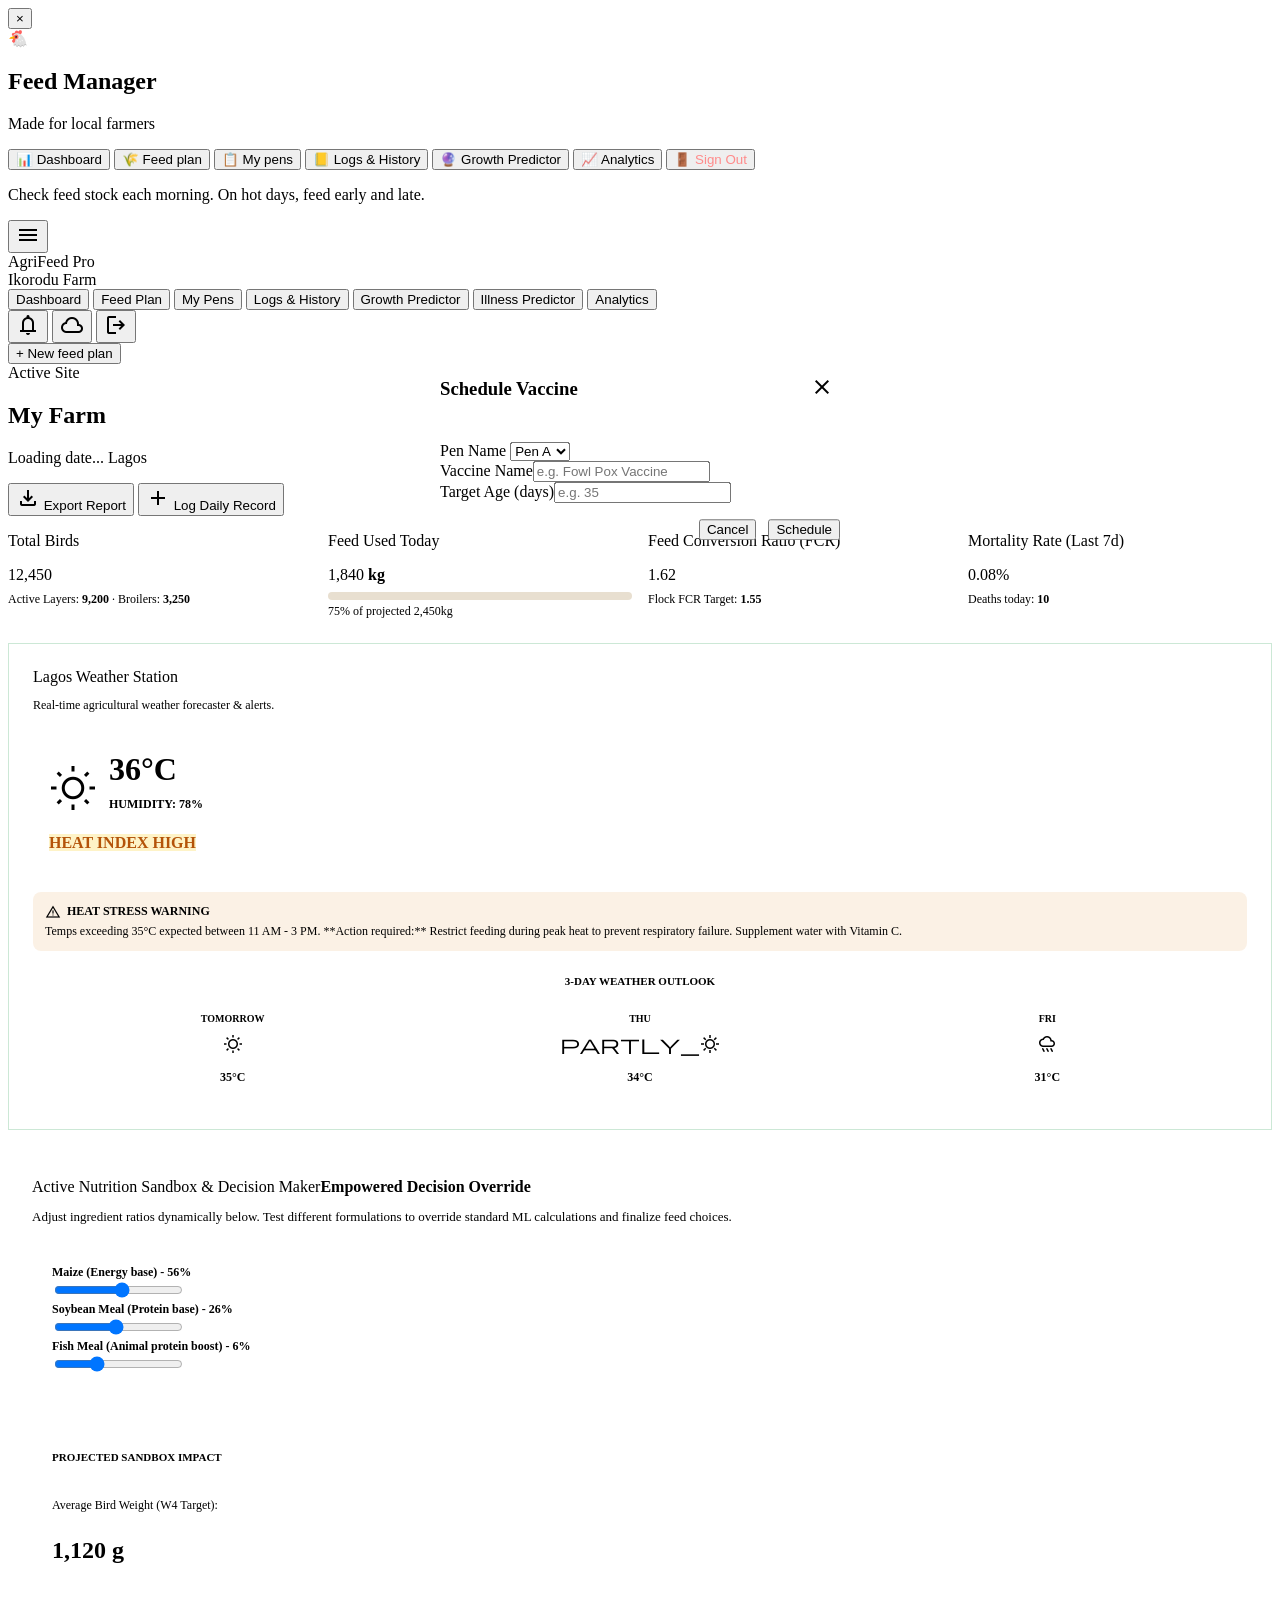
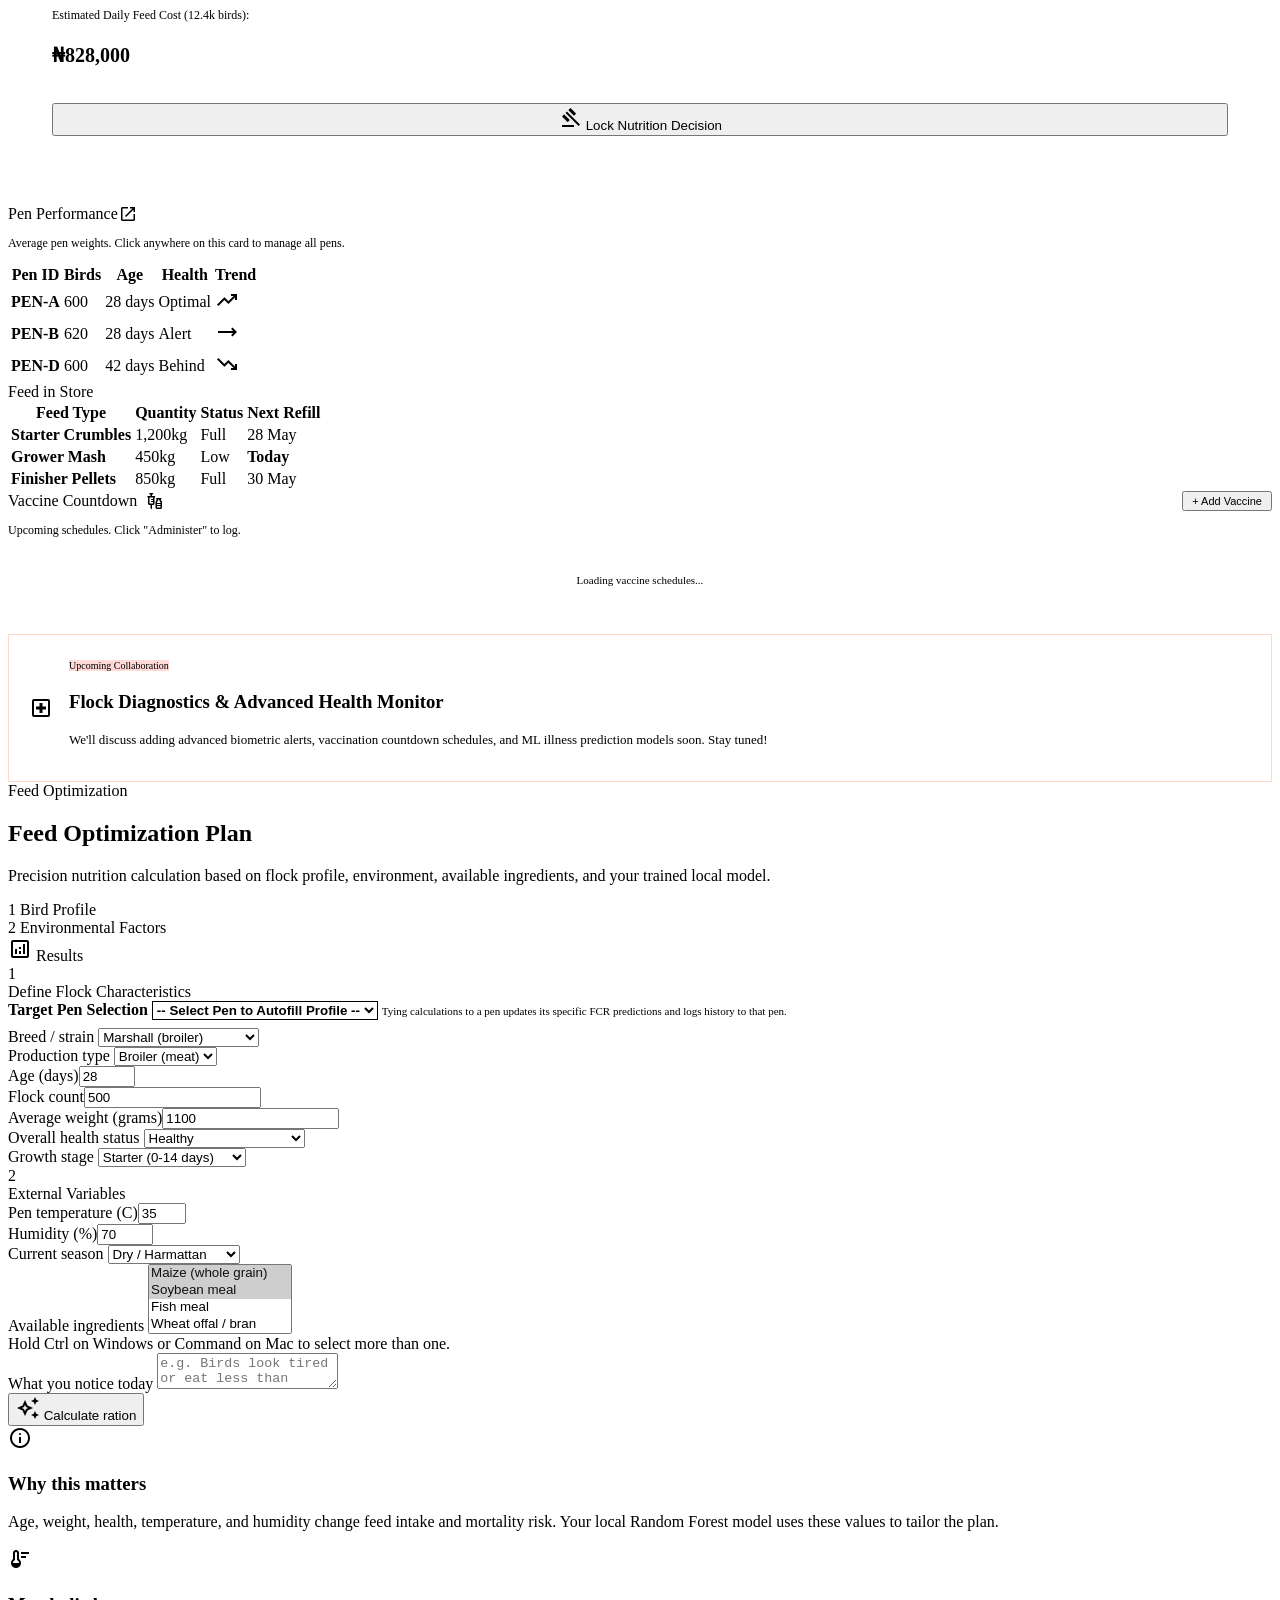
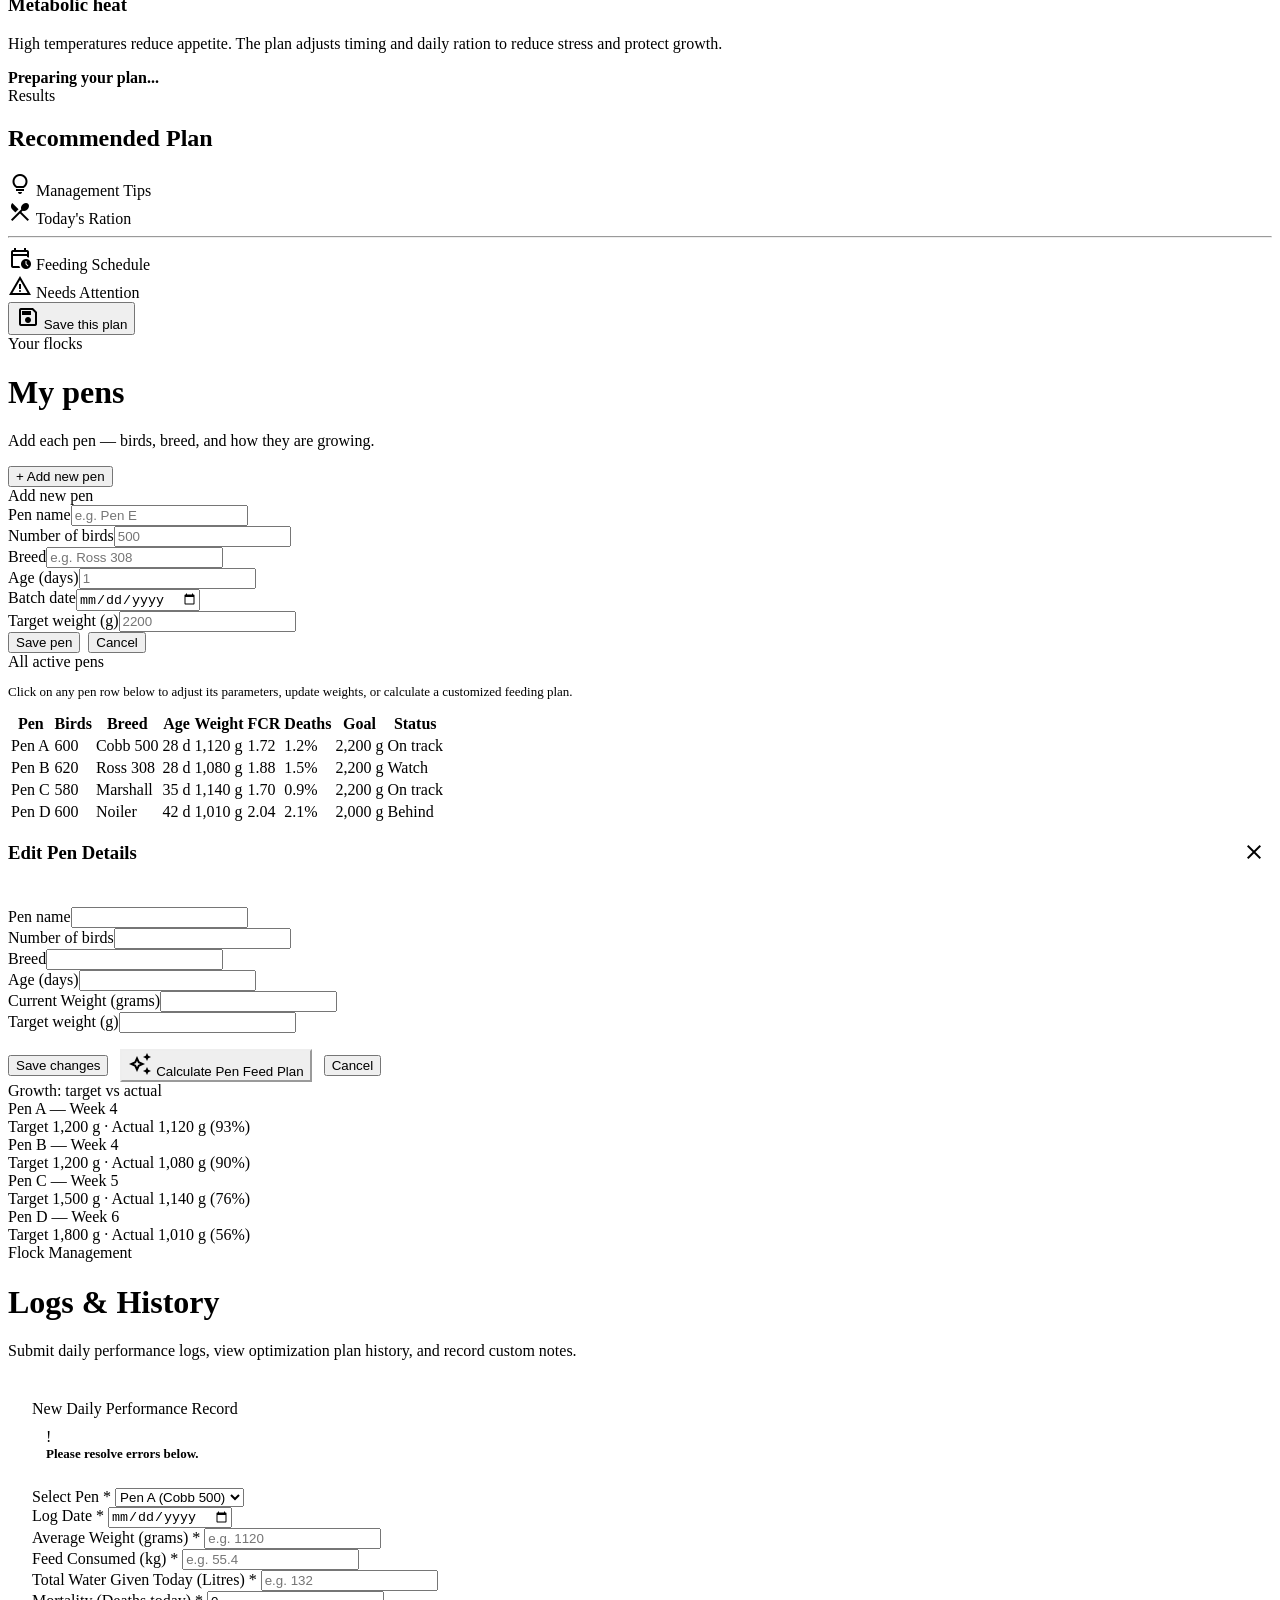
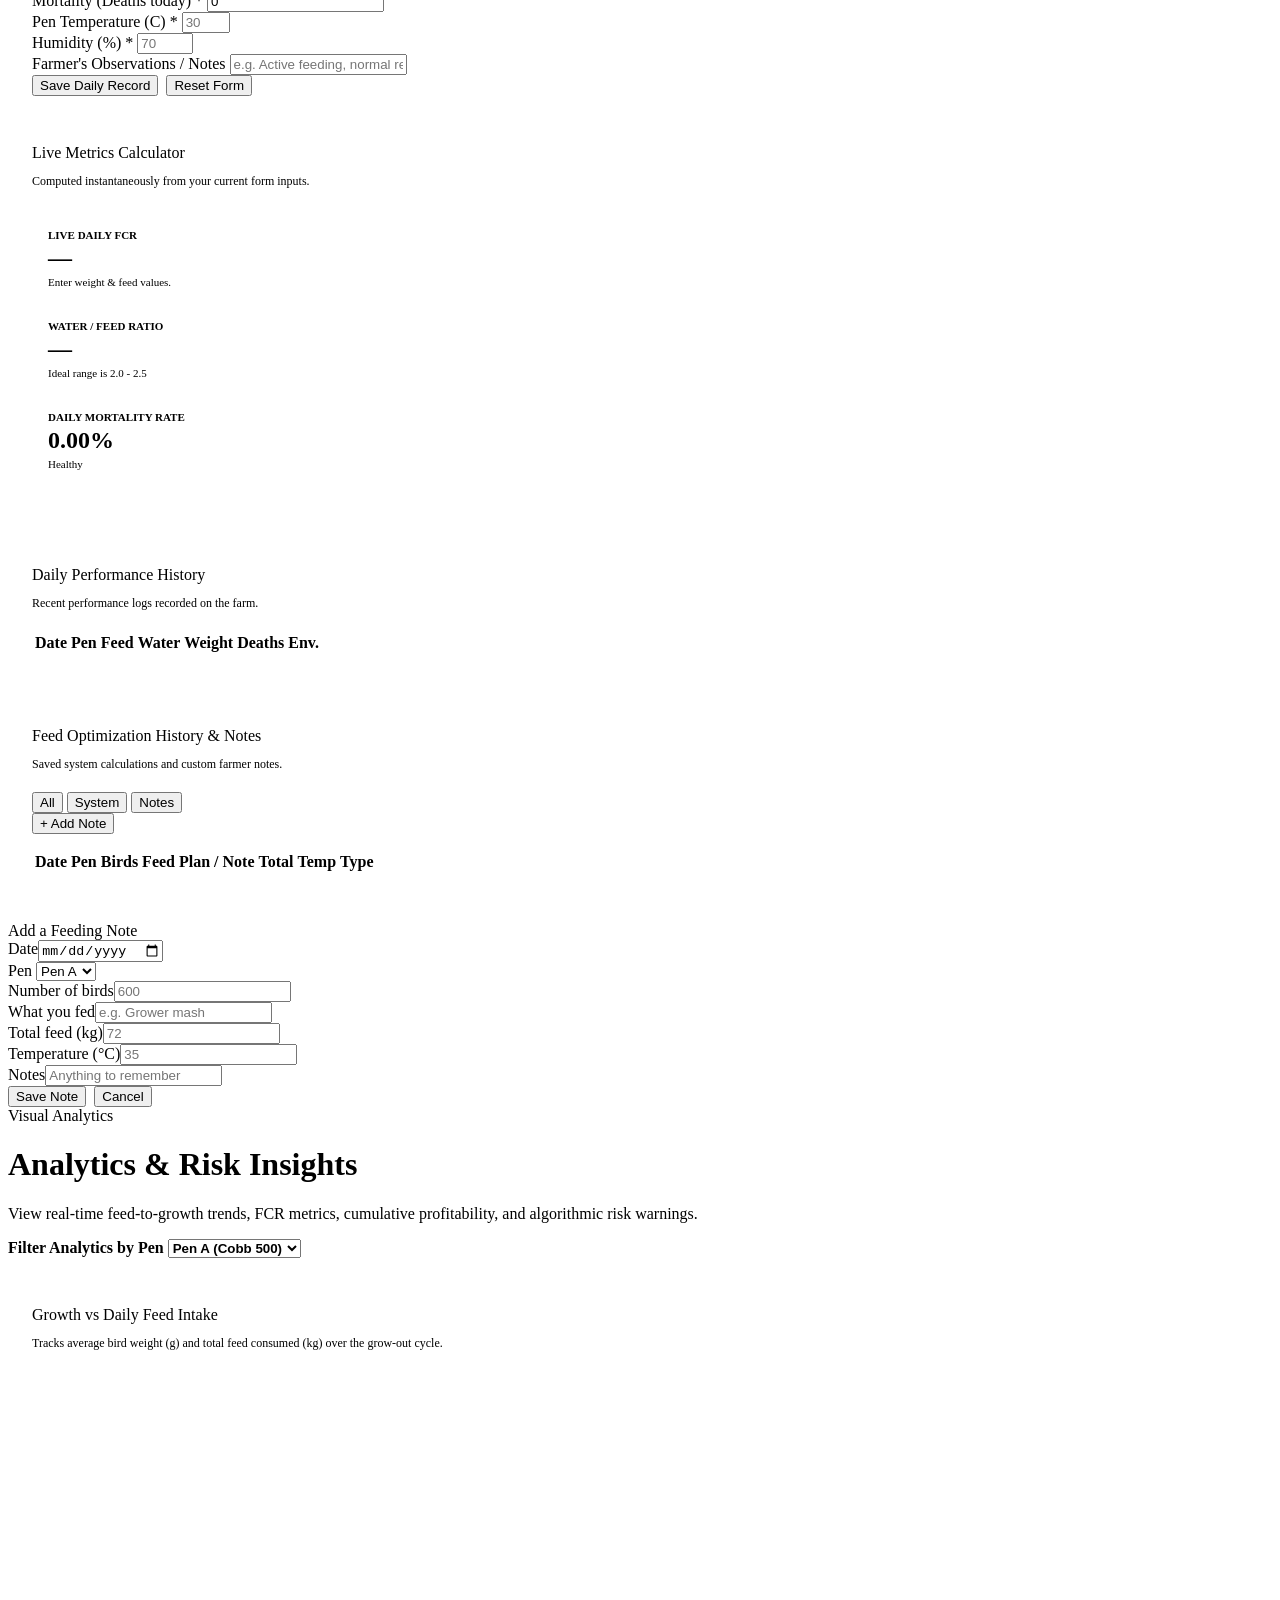
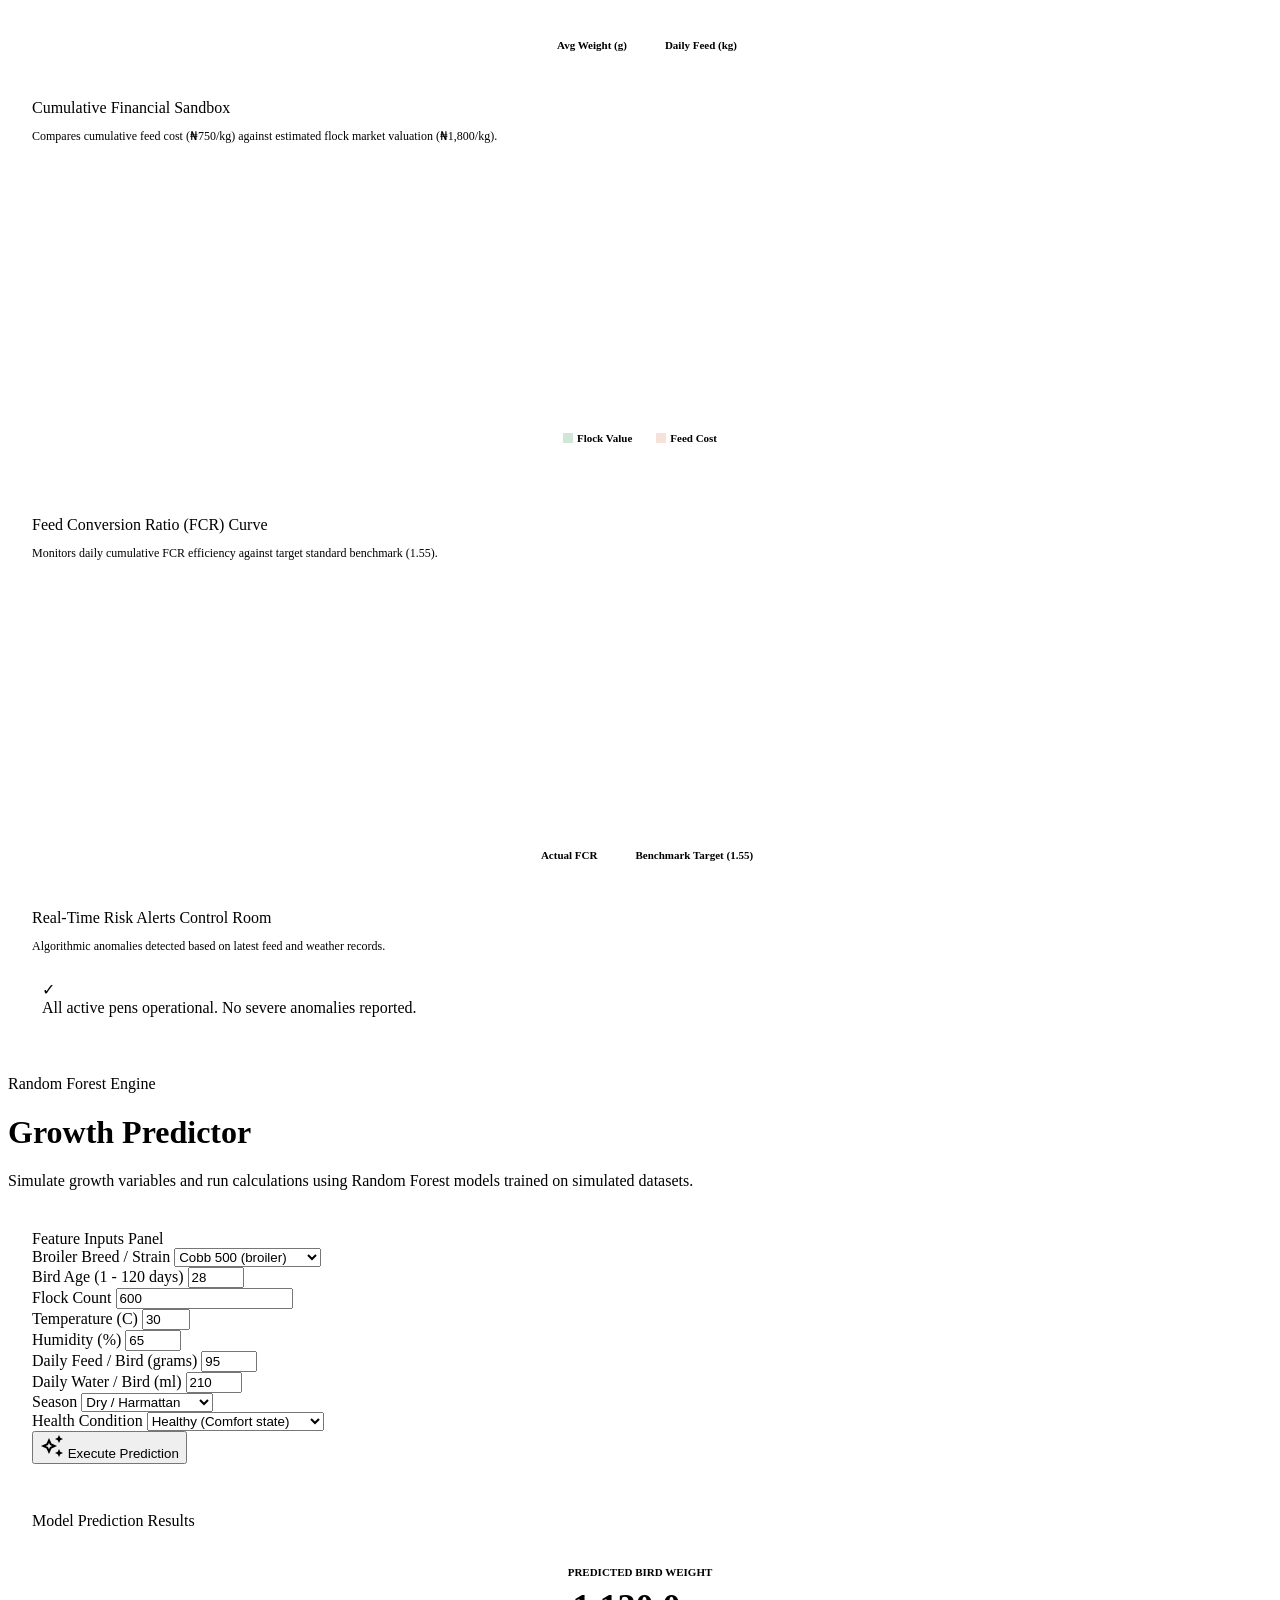
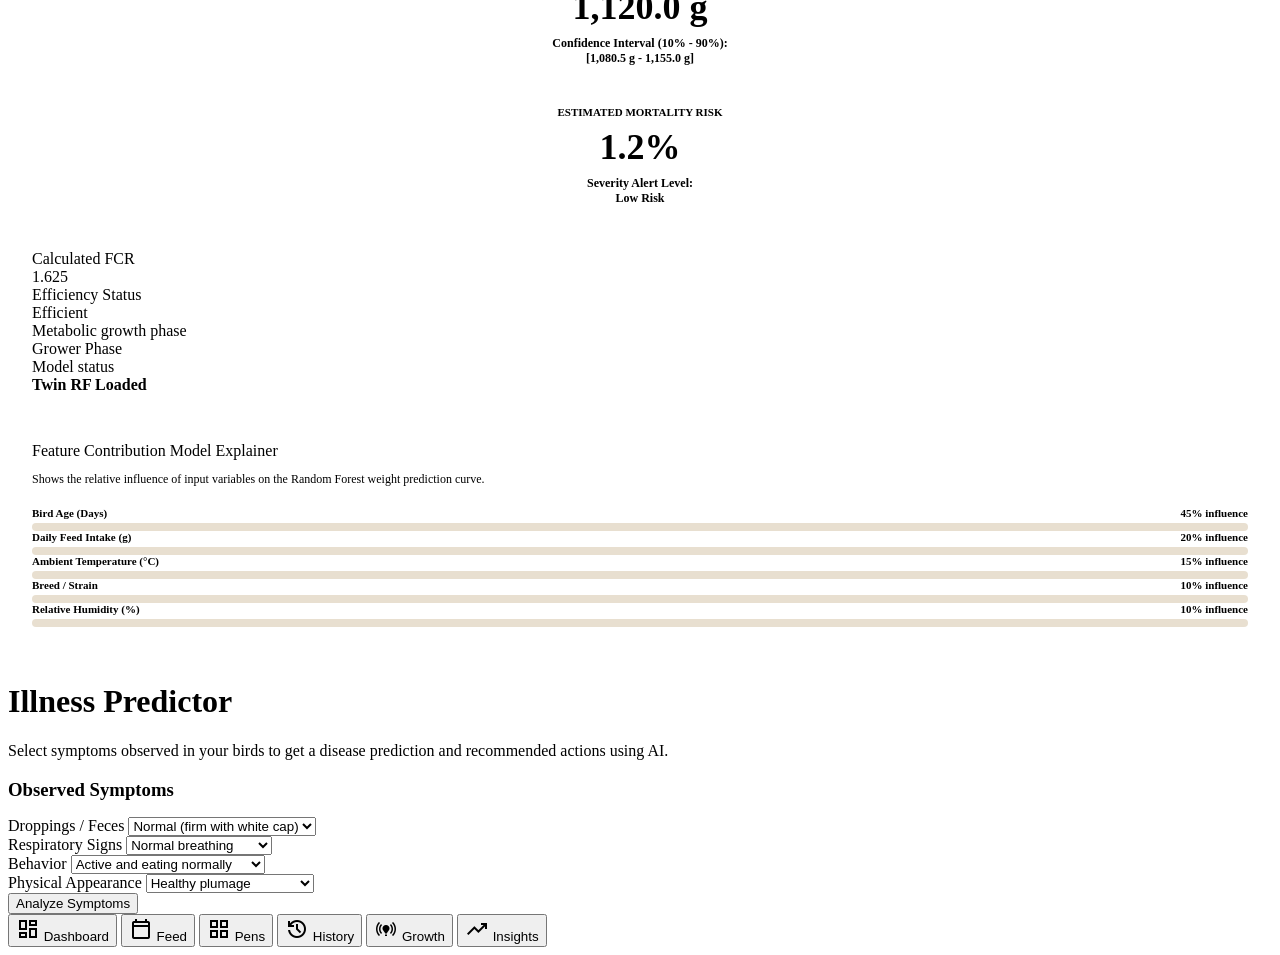
==== commit d10925ec: "Add AI-powered Illness Predictor using Gemini API Co-authored-by: Bukenke <180950652+Bukenke@users.n" ====
--- a/FYP Again/frontend/app.html
+++ b/FYP Again/frontend/app.html
@@ -67,6 +67,7 @@
         <button type="button" class="nav-btn" data-page="flock" onclick="showPage('flock', this)">My Pens</button>
         <button type="button" class="nav-btn" data-page="records" onclick="showPage('records', this)">Logs &amp; History</button>
         <button type="button" class="nav-btn" data-page="mlpredict" onclick="showPage('mlpredict', this)">Growth Predictor</button>
+        <button type="button" class="nav-btn" data-page="illness" onclick="showPage('illness', this)">Illness Predictor</button>
         <button type="button" class="nav-btn" data-page="analytics" aria-label="Analytics page" onclick="showPage('analytics', this)">Analytics</button>
       </nav>
       <div class="topbar-actions">
@@ -1057,6 +1058,81 @@
   </div>
 </div>
 
+
+<!-- ================= ILLNESS PREDICTOR PAGE ================= -->
+<div id="page-illness" class="page">
+  <div class="dashboard-hero">
+    <h1>Illness Predictor</h1>
+    <p>Select symptoms observed in your birds to get a disease prediction and recommended actions using AI.</p>
+  </div>
+
+  <div class="split-layout">
+    <div class="card form-card">
+      <h3 style="font-weight: 800; color: var(--primary-strong); margin-bottom: 1rem;">Observed Symptoms</h3>
+      <form id="illness-predict-form" onsubmit="event.preventDefault(); runIllnessPrediction();">
+        <div class="field mb-md">
+          <label>Droppings / Feces</label>
+          <select id="illness-droppings">
+            <option value="Normal">Normal (firm with white cap)</option>
+            <option value="Watery">Watery</option>
+            <option value="Bloody">Bloody or reddish</option>
+            <option value="Greenish">Greenish</option>
+            <option value="White paste">White pasty diarrhea</option>
+          </select>
+        </div>
+
+        <div class="field mb-md">
+          <label>Respiratory Signs</label>
+          <select id="illness-respiratory">
+            <option value="Normal">Normal breathing</option>
+            <option value="Coughing/Sneezing">Coughing / Sneezing</option>
+            <option value="Gasping">Gasping for air</option>
+            <option value="Nasal discharge">Nasal discharge</option>
+            <option value="Swollen face">Swollen face / eyes</option>
+          </select>
+        </div>
+
+        <div class="field mb-md">
+          <label>Behavior</label>
+          <select id="illness-behavior">
+            <option value="Normal">Active and eating normally</option>
+            <option value="Lethargic">Lethargic / Huddling together</option>
+            <option value="Loss of appetite">Loss of appetite</option>
+            <option value="Drooping wings">Drooping wings</option>
+            <option value="Paralysis">Paralysis or trembling</option>
+          </select>
+        </div>
+
+        <div class="field mb-md">
+          <label>Physical Appearance</label>
+          <select id="illness-appearance">
+            <option value="Normal">Healthy plumage</option>
+            <option value="Ruffled feathers">Ruffled feathers</option>
+            <option value="Pale comb/wattles">Pale comb or wattles</option>
+            <option value="Lesions/Scabs">Lesions or scabs on skin</option>
+            <option value="Swollen joints">Swollen joints</option>
+          </select>
+        </div>
+
+        <button type="submit" class="btn btn-primary w-full mt-lg">Analyze Symptoms</button>
+      </form>
+    </div>
+
+    <div>
+      <div class="card" id="illness-result-card" style="display: none; border: 2px solid var(--primary); background: var(--surface);">
+        <h3 style="font-weight: 800; color: var(--primary-strong); border-bottom: 2px solid var(--border-soft); padding-bottom: 12px; margin-bottom: 16px;">
+          Prediction Results
+        </h3>
+        <div id="illness-loading" class="hidden" style="text-align: center; padding: 20px;">
+          <div class="spinner"></div>
+          <p style="color: var(--text-muted); font-size: 14px; margin-top: 10px;">Analyzing symptoms with AI...</p>
+        </div>
+        <div id="illness-output" style="white-space: pre-wrap; font-size: 14px; line-height: 1.6; color: var(--text-main);"></div>
+      </div>
+    </div>
+  </div>
+</div>
+
     </main>
   </div>
 </div>
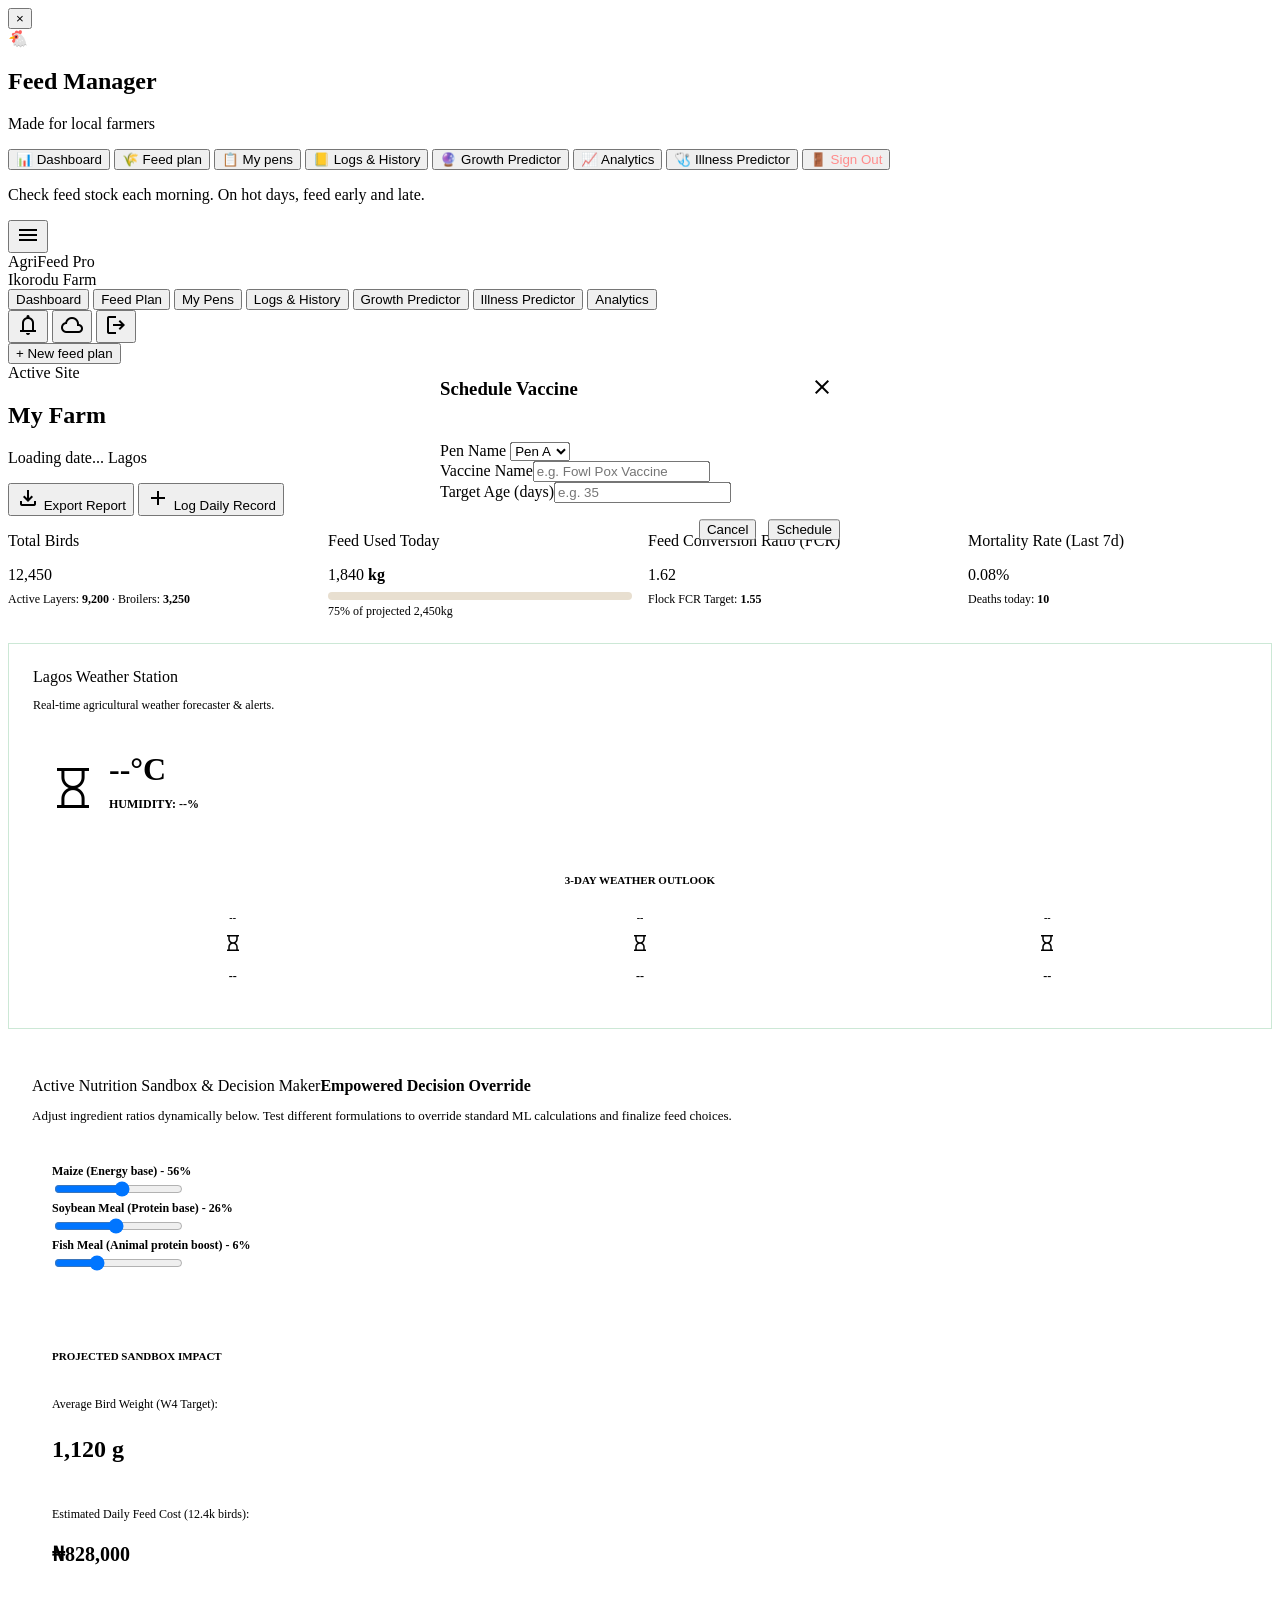
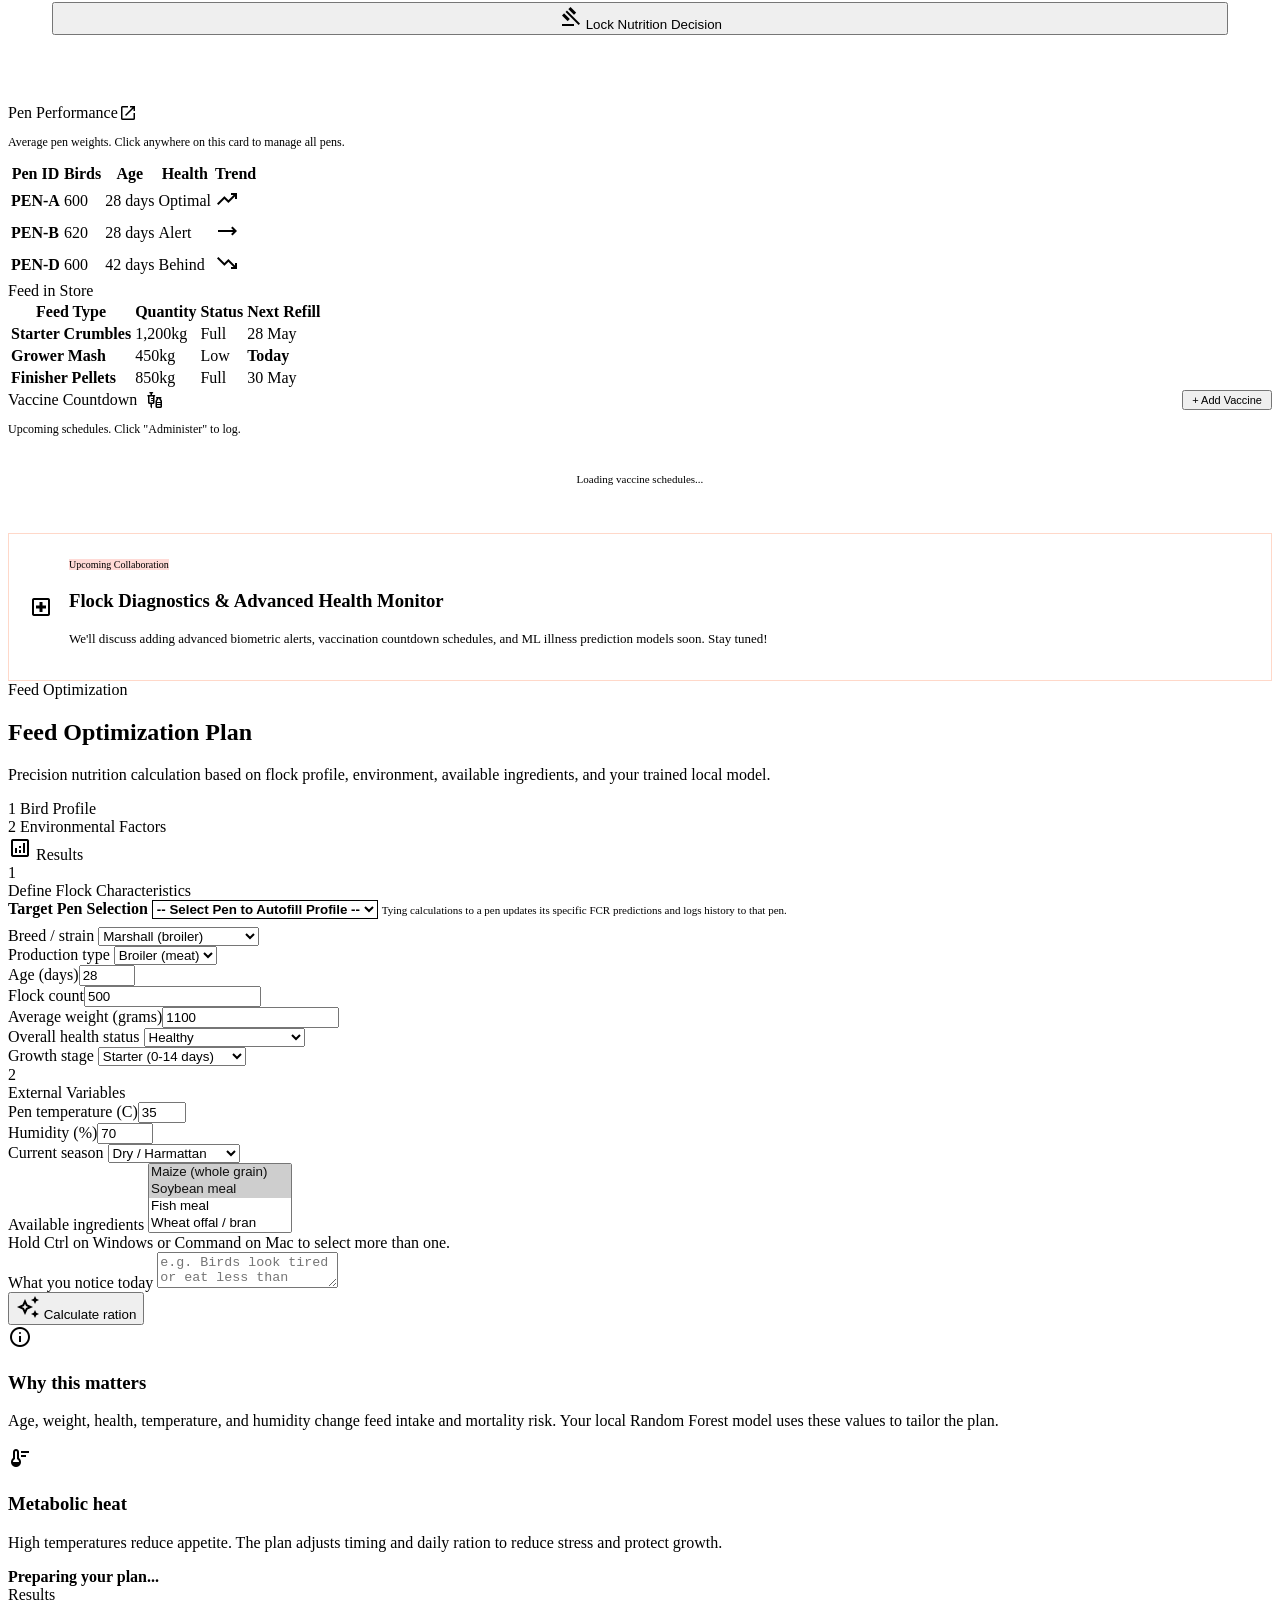
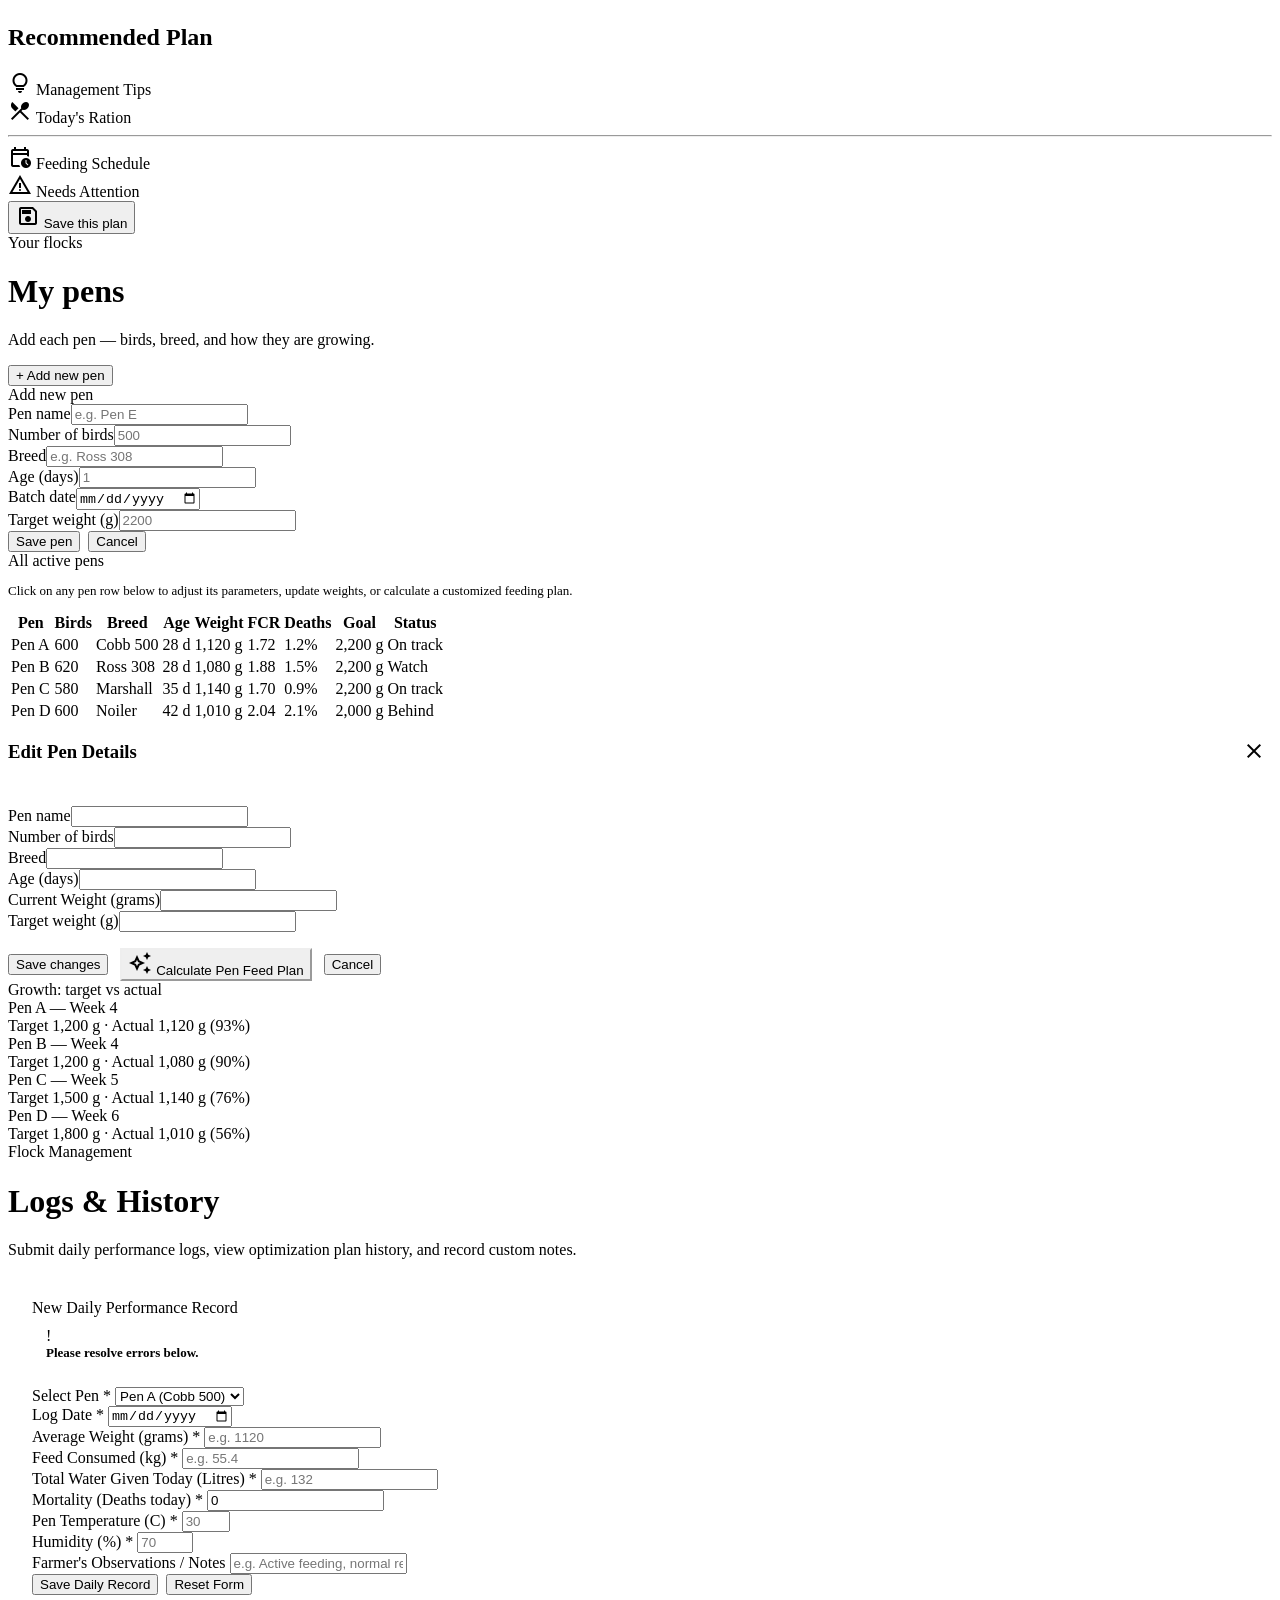
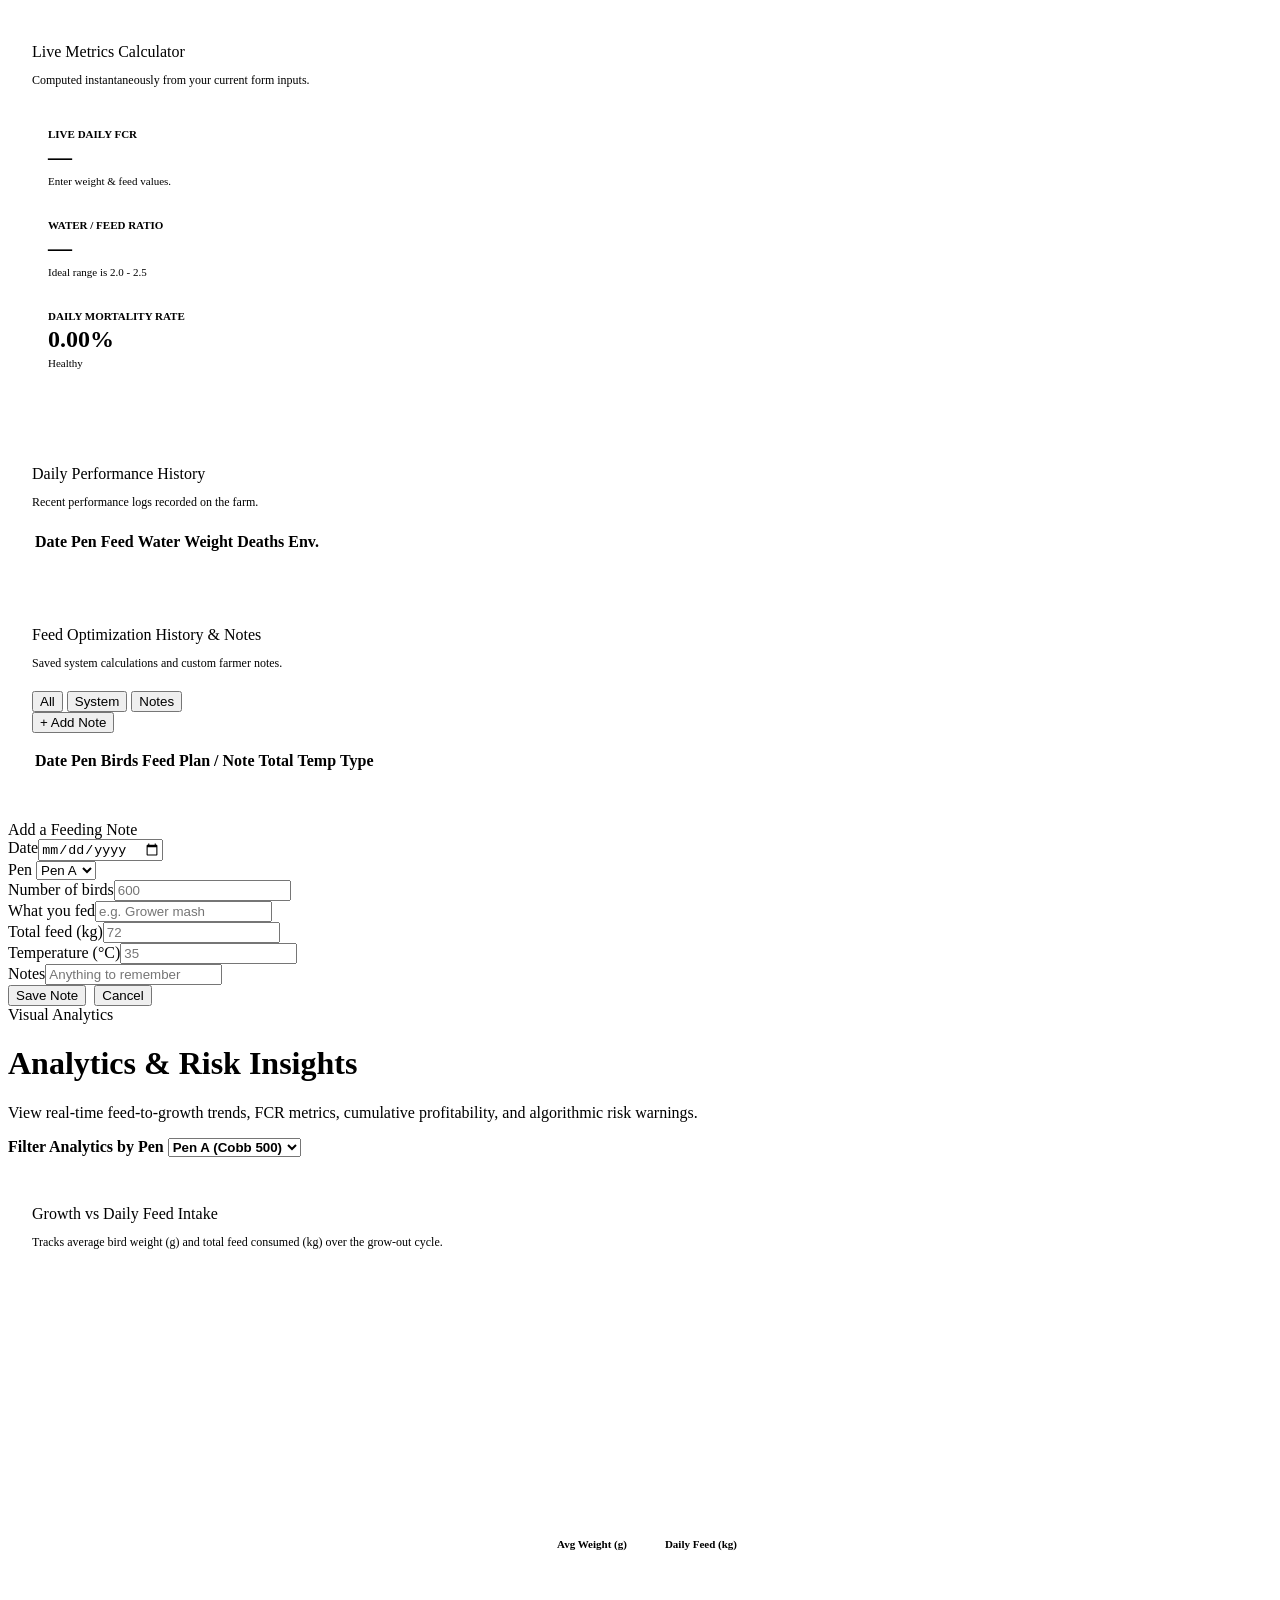
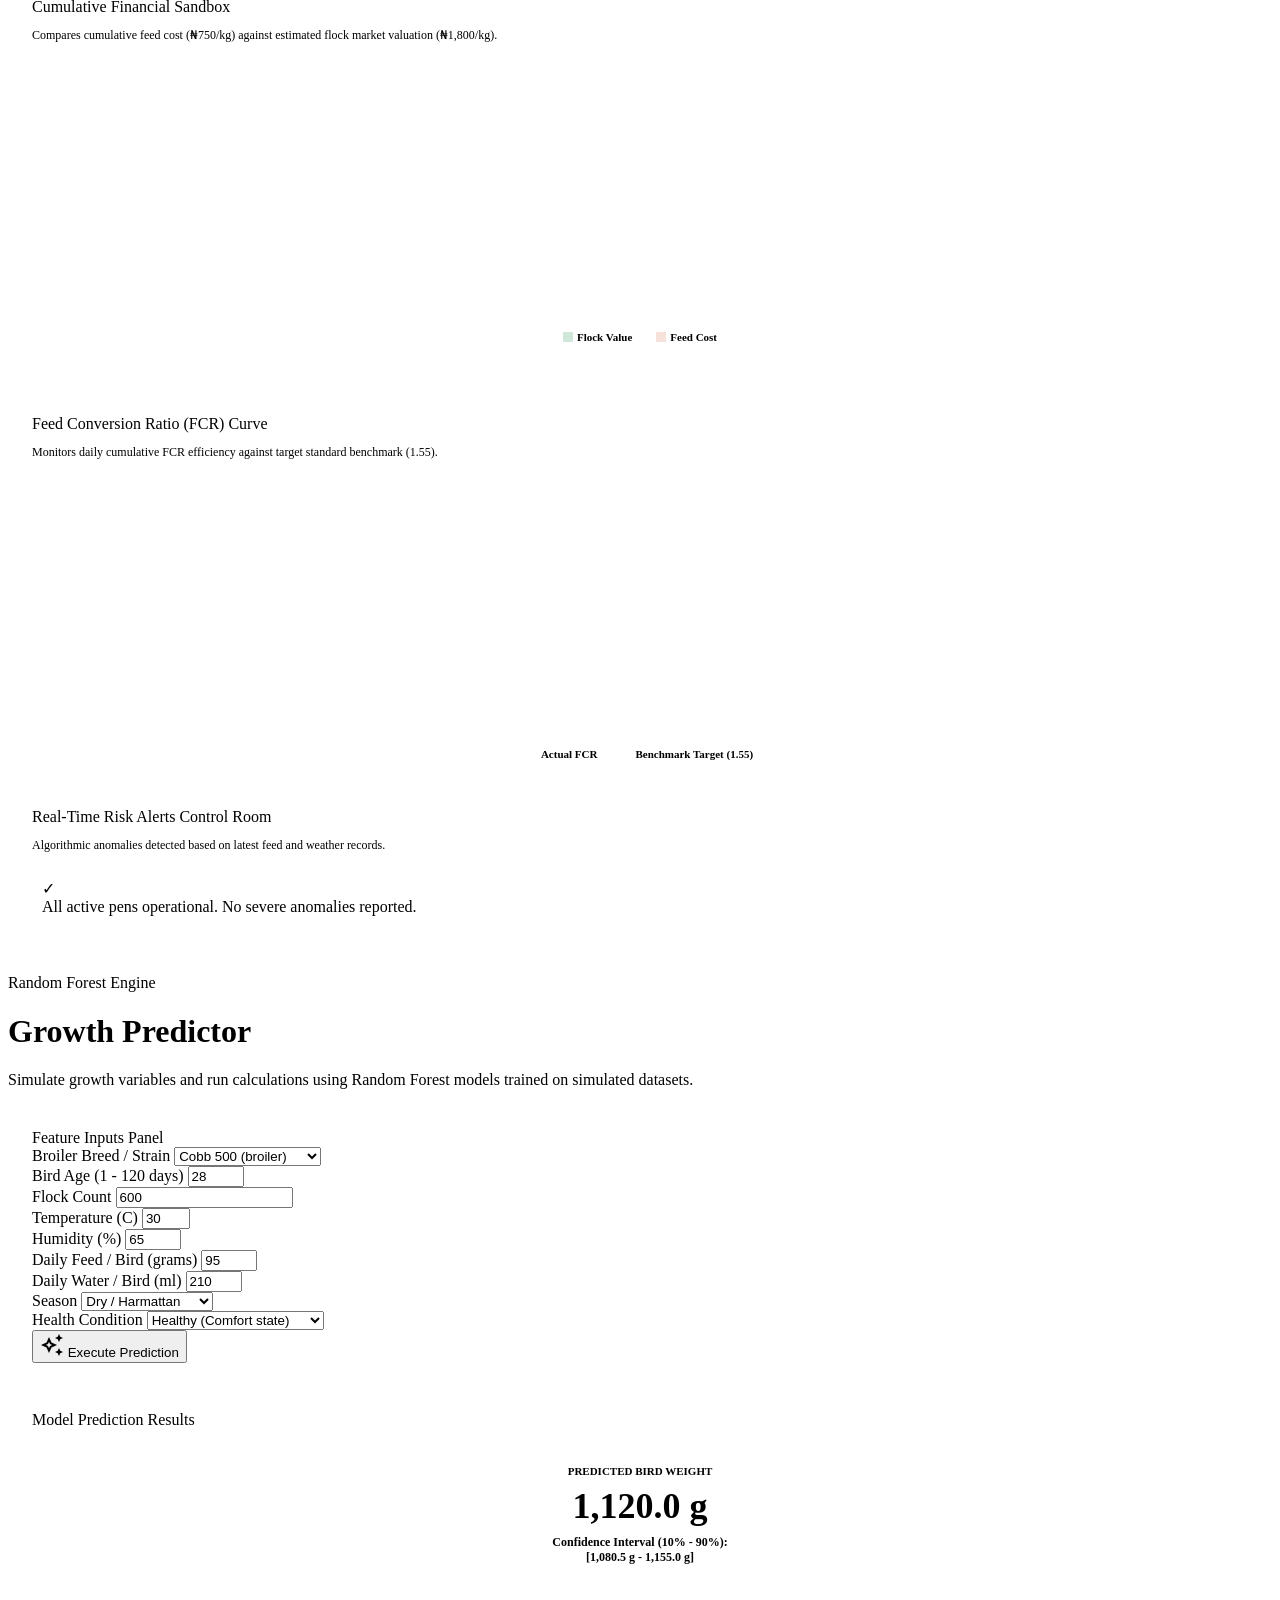
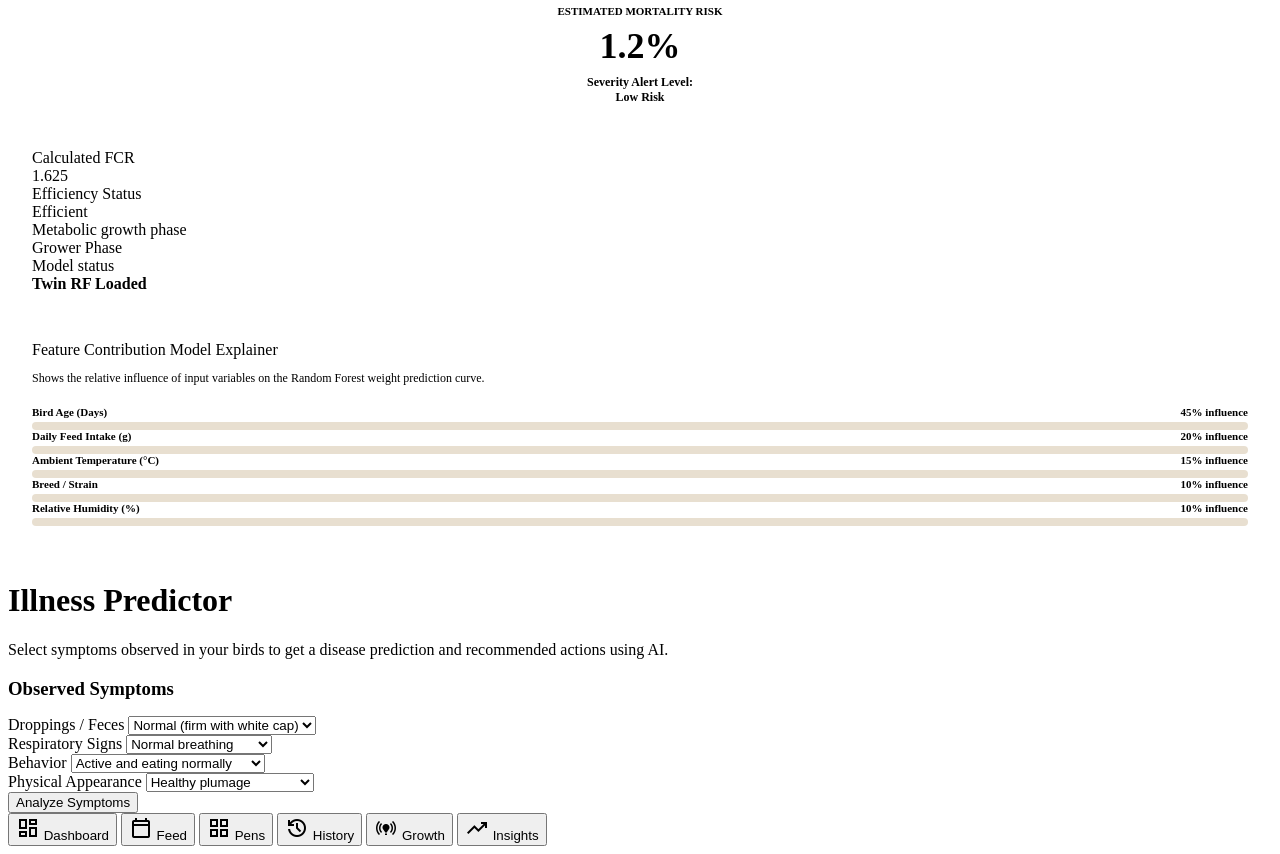
==== commit 80ba4d1d: "Integrate Open-Meteo for real-time weather data Co-authored-by: Bukenke <180950652+Bukenke@users.nor" ====
--- a/FYP Again/frontend/app.html
+++ b/FYP Again/frontend/app.html
@@ -45,6 +45,9 @@
       <button type="button" class="nav-btn" data-page="analytics" onclick="showPage('analytics', this)">
         <span class="nav-icon" aria-hidden="true">📈</span> Analytics
       </button>
+      <button type="button" class="nav-btn" data-page="illness" onclick="showPage('illness', this)">
+        <span class="nav-icon" aria-hidden="true">🩺</span> Illness Predictor
+      </button>
       <button type="button" class="nav-btn" onclick="handleLogout()" style="margin-top: auto; color: #ff8b8b;">
         <span class="nav-icon" aria-hidden="true">🚪</span> Sign Out
       </button>
@@ -142,24 +145,24 @@
           <!-- Current Stats -->
           <div style="display:flex;flex-direction:column;justify-content:center;background:var(--surface);padding:1rem;border-radius:var(--radius-sm);border:1px solid var(--border-soft)">
             <div style="display:flex;align-items:center;gap:12px">
-              <span class="material-symbols-outlined" style="font-size:48px;color:var(--accent-bright)">wb_sunny</span>
+              <span id="weather-icon" class="material-symbols-outlined" style="font-size:48px;color:var(--accent-bright)">hourglass_empty</span>
               <div>
-                <span style="font-size:32px;font-weight:800;line-height:1">36&deg;C</span>
-                <p style="font-size:12px;color:var(--text-muted);font-weight:700">HUMIDITY: 78%</p>
+                <span id="weather-temp" style="font-size:32px;font-weight:800;line-height:1">--&deg;C</span>
+                <p id="weather-humidity" style="font-size:12px;color:var(--text-muted);font-weight:700">HUMIDITY: --%</p>
               </div>
             </div>
             <div style="margin-top:10px">
-              <span class="badge badge-warn" style="background:#fef3c7;color:#b45309;font-weight:800">HEAT INDEX HIGH</span>
+              <span id="weather-badge" class="badge badge-warn" style="background:#fef3c7;color:#b45309;font-weight:800;display:none;"></span>
             </div>
           </div>
 
           <!-- Heat stress alerts -->
-          <div class="weather-alert" style="background:rgba(217,119,6,0.1);border-left:4px solid var(--accent);border-radius:8px;padding:12px;font-size:12px;color:var(--warn);display:flex;flex-direction:column;justify-content:center">
+          <div id="weather-alert-box" class="weather-alert" style="background:rgba(217,119,6,0.1);border-left:4px solid var(--accent);border-radius:8px;padding:12px;font-size:12px;color:var(--warn);display:none;flex-direction:column;justify-content:center">
             <div style="display:flex;align-items:center;gap:6px;font-weight:800;margin-bottom:4px">
               <span class="material-symbols-outlined" style="font-size:16px">warning</span>
               HEAT STRESS WARNING
             </div>
-            Temps exceeding 35&deg;C expected between 11 AM - 3 PM. **Action required:** Restrict feeding during peak heat to prevent respiratory failure. Supplement water with Vitamin C.
+            <span id="weather-alert-text"></span>
           </div>
 
           <!-- Outlook -->
@@ -167,19 +170,19 @@
             <div style="font-size:11px;font-weight:700;color:var(--text-muted);margin-bottom:8px;text-align:center">3-DAY WEATHER OUTLOOK</div>
             <div style="display:grid;grid-template-columns:repeat(3, 1fr);gap:8px;text-align:center">
               <div style="background:rgba(255,255,255,0.5);border-radius:10px;padding:8px">
-                <p style="font-size:10px;font-weight:700;color:var(--text-muted)">TOMORROW</p>
-                <span class="material-symbols-outlined" style="font-size:20px;color:var(--accent-bright)">wb_sunny</span>
-                <p style="font-size:12px;font-weight:800">35&deg;C</p>
+                <p id="forecast-day-1" style="font-size:10px;font-weight:700;color:var(--text-muted)">--</p>
+                <span id="forecast-icon-1" class="material-symbols-outlined" style="font-size:20px;color:var(--accent-bright)">hourglass_empty</span>
+                <p id="forecast-temp-1" style="font-size:12px;font-weight:800">--</p>
               </div>
               <div style="background:rgba(255,255,255,0.5);border-radius:10px;padding:8px">
-                <p style="font-size:10px;font-weight:700;color:var(--text-muted)">THU</p>
-                <span class="material-symbols-outlined" style="font-size:20px;color:var(--accent-bright)">partly_sunny</span>
-                <p style="font-size:12px;font-weight:800">34&deg;C</p>
+                <p id="forecast-day-2" style="font-size:10px;font-weight:700;color:var(--text-muted)">--</p>
+                <span id="forecast-icon-2" class="material-symbols-outlined" style="font-size:20px;color:var(--accent-bright)">hourglass_empty</span>
+                <p id="forecast-temp-2" style="font-size:12px;font-weight:800">--</p>
               </div>
               <div style="background:rgba(255,255,255,0.5);border-radius:10px;padding:8px">
-                <p style="font-size:10px;font-weight:700;color:var(--text-muted)">FRI</p>
-                <span class="material-symbols-outlined" style="font-size:20px;color:var(--sky)">rainy</span>
-                <p style="font-size:12px;font-weight:800">31&deg;C</p>
+                <p id="forecast-day-3" style="font-size:10px;font-weight:700;color:var(--text-muted)">--</p>
+                <span id="forecast-icon-3" class="material-symbols-outlined" style="font-size:20px;color:var(--sky)">hourglass_empty</span>
+                <p id="forecast-temp-3" style="font-size:12px;font-weight:800">--</p>
               </div>
             </div>
           </div>
